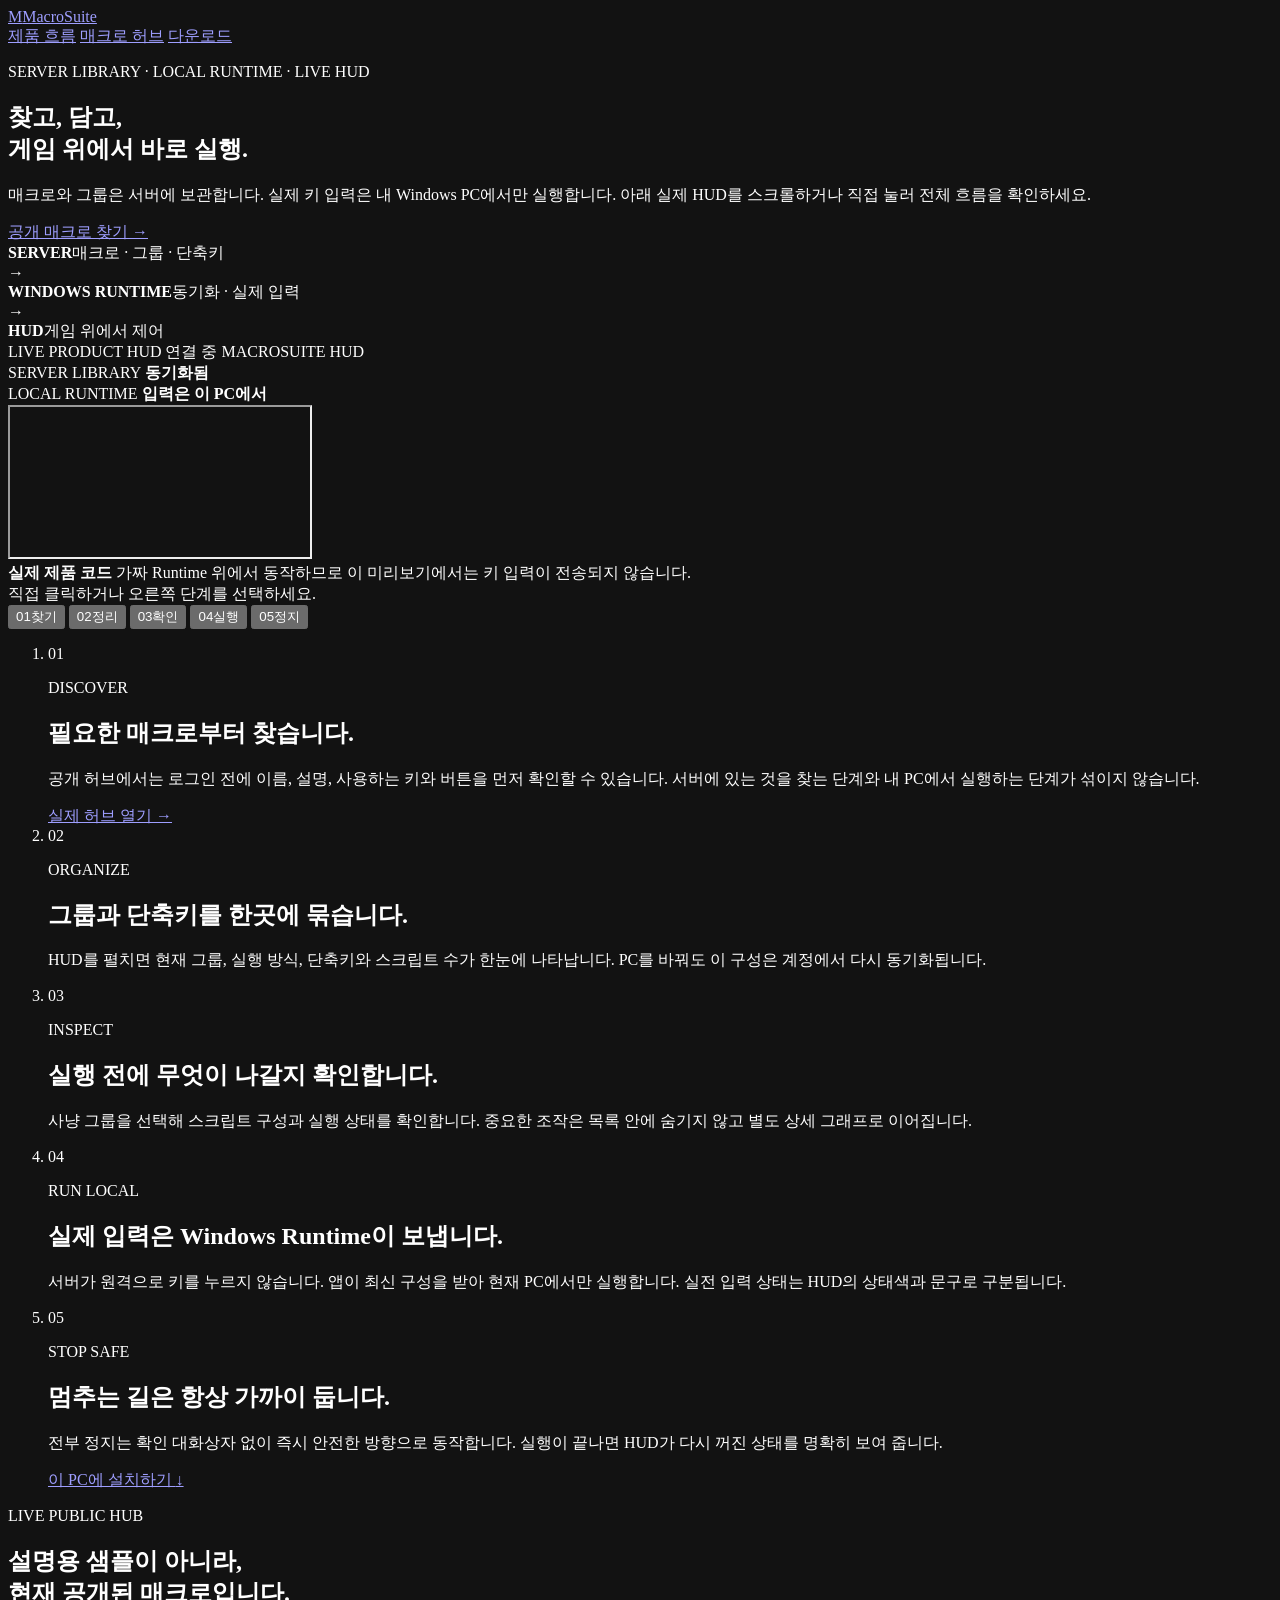
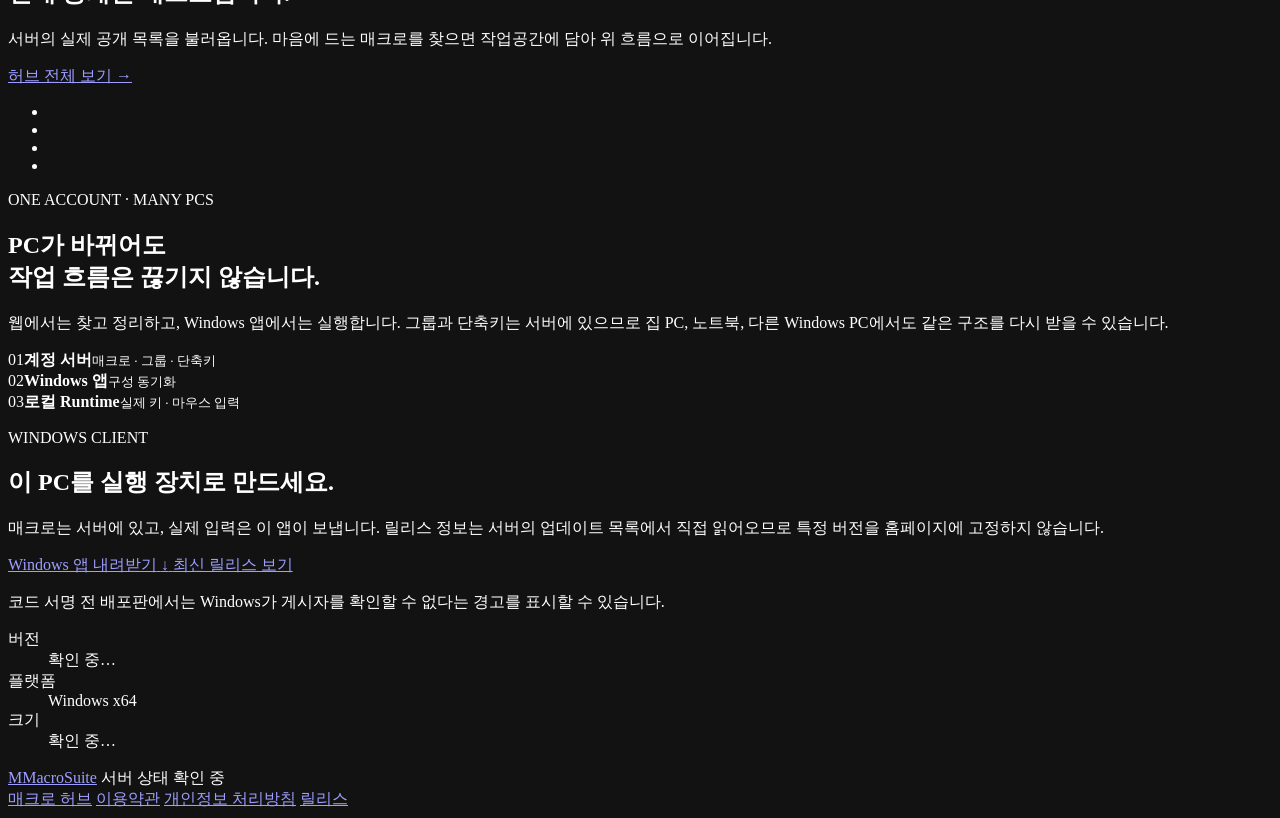
==== index.html @ c4af0aee "preview: add one-day homepage" ====
<!doctype html>
<html lang="ko">
  <head>
    <meta charset="utf-8">
    <meta name="viewport" content="width=device-width, initial-scale=1">
    <meta name="color-scheme" content="dark">
    <meta name="theme-color" content="#050b12">
    <meta name="description" content="MacroSuite는 매크로를 서버에 보관하고, 실제 키 입력은 Windows Runtime에서 실행합니다. 공개 매크로를 찾고 담고 HUD에서 실행하는 흐름을 실제 제품 화면으로 체험해 보세요.">
    <title>MacroSuite | 찾고, 담고, 게임 위에서 실행</title>
    <link rel="icon" type="image/svg+xml" href="./img/mark.svg">
    <link rel="stylesheet" href="./site.css">
    <link rel="stylesheet" href="./home.css">
    <script type="module" src="./home.js"></script>
  </head>
  <body class="home-page">
    <header class="site-header">
      <div class="wide-wrap">
        <a class="brand" href="./"><span class="brand-mark" aria-hidden="true">M</span>MacroSuite</a>
        <nav class="site-nav" aria-label="주요 메뉴">
          <a href="#product-flow">제품 흐름</a>
          <a href="https://macrosuite.vercel.app/hub">매크로 허브</a>
          <a href="https://macrosuite.vercel.app/my/groups" data-when="in" hidden>내 작업공간</a>
          <a href="https://macrosuite.vercel.app/admin" class="nav-admin" data-when="admin" hidden>관리자</a>
          <a href="#download">다운로드</a>
        </nav>
        <div class="site-actions">
          <span class="site-who" id="site-who" hidden></span>
          <a class="btn btn-quiet" href="https://macrosuite.vercel.app/signup?login=1" data-login data-when="out" hidden>로그인</a>
          <a class="btn btn-primary btn-sm" href="https://macrosuite.vercel.app/signup" data-when="out" hidden>무료로 시작하기</a>
          <button class="btn btn-line btn-sm" type="button" data-logout data-when="in" hidden>로그아웃</button>
        </div>
      </div>
    </header>

    <main>
      <section class="hero-flow" id="product-flow" aria-labelledby="hero-title">
        <div class="hero-intro wide-wrap">
          <div class="hero-copy">
            <p class="eyebrow">SERVER LIBRARY · LOCAL RUNTIME · LIVE HUD</p>
            <h1 id="hero-title">찾고, 담고,<br><span>게임 위에서 바로 실행.</span></h1>
            <p class="hero-lead">매크로와 그룹은 서버에 보관합니다. 실제 키 입력은 내 Windows PC에서만 실행합니다. 아래 실제 HUD를 스크롤하거나 직접 눌러 전체 흐름을 확인하세요.</p>
            <div class="hero-actions">
              <a class="btn btn-primary btn-lg" href="https://macrosuite.vercel.app/hub">공개 매크로 찾기 <span class="arrow" aria-hidden="true">→</span></a>
              <a class="btn btn-line btn-lg" href="https://macrosuite.vercel.app/my/groups" data-when="in" hidden>내 작업공간 열기</a>
              <a class="btn btn-line btn-lg" href="https://macrosuite.vercel.app/signup?login=1&amp;next=%2Fmy%2Fgroups" data-when="out" hidden>로그인해서 관리</a>
            </div>
          </div>
          <div class="hero-boundary" aria-label="제품 실행 경계">
            <div><strong>SERVER</strong><span>매크로 · 그룹 · 단축키</span></div>
            <span class="boundary-arrow" aria-hidden="true">→</span>
            <div><strong>WINDOWS RUNTIME</strong><span>동기화 · 실제 입력</span></div>
            <span class="boundary-arrow" aria-hidden="true">→</span>
            <div><strong>HUD</strong><span>게임 위에서 제어</span></div>
          </div>
        </div>

        <div class="story-layout wide-wrap" id="story-shell" data-scene="discover">
          <div class="story-stage-column">
            <div class="story-stage">
              <div class="story-stage__chrome">
                <span class="stage-live"><i aria-hidden="true"></i> LIVE PRODUCT</span>
                <span id="demo-status" class="demo-status" aria-live="polite">HUD 연결 중</span>
                <span>MACROSUITE HUD</span>
              </div>

              <div class="story-canvas">
                <div class="story-grid-glow" aria-hidden="true"></div>
                <div class="story-signal story-signal--server" aria-hidden="true">
                  <span>SERVER LIBRARY</span>
                  <strong>동기화됨</strong>
                </div>
                <div class="story-signal story-signal--runtime" aria-hidden="true">
                  <span>LOCAL RUNTIME</span>
                  <strong>입력은 이 PC에서</strong>
                </div>
                <iframe
                  id="story-demo"
                  class="story-demo"
                  src="https://macrosuite-ui.vercel.app/?preview&amp;embed&amp;story&amp;zone=mc"
                  title="MacroSuite 실제 HUD 인터랙티브 미리보기"
                  sandbox="allow-scripts allow-same-origin"
                  referrerpolicy="no-referrer"
                ></iframe>
              </div>

              <div class="story-stage__footer">
                <div>
                  <strong>실제 제품 코드</strong>
                  <span>가짜 Runtime 위에서 동작하므로 이 미리보기에서는 키 입력이 전송되지 않습니다.</span>
                </div>
                <span class="story-stage__hint">직접 클릭하거나 오른쪽 단계를 선택하세요.</span>
              </div>

              <nav class="story-tabs" aria-label="제품 흐름 단계">
                <button type="button" data-story-scene-button="discover" aria-pressed="true"><span>01</span>찾기</button>
                <button type="button" data-story-scene-button="organize" aria-pressed="false"><span>02</span>정리</button>
                <button type="button" data-story-scene-button="inspect" aria-pressed="false"><span>03</span>확인</button>
                <button type="button" data-story-scene-button="run" aria-pressed="false"><span>04</span>실행</button>
                <button type="button" data-story-scene-button="stop" aria-pressed="false"><span>05</span>정지</button>
              </nav>
            </div>
          </div>

          <ol class="story-steps" aria-label="MacroSuite 사용 흐름">
            <li class="story-step is-active" data-story-step="discover">
              <span class="story-step__number">01</span>
              <p class="eyebrow">DISCOVER</p>
              <h2>필요한 매크로부터 찾습니다.</h2>
              <p>공개 허브에서는 로그인 전에 이름, 설명, 사용하는 키와 버튼을 먼저 확인할 수 있습니다. 서버에 있는 것을 찾는 단계와 내 PC에서 실행하는 단계가 섞이지 않습니다.</p>
              <a href="https://macrosuite.vercel.app/hub" class="story-step__link">실제 허브 열기 <span aria-hidden="true">→</span></a>
            </li>
            <li class="story-step" data-story-step="organize">
              <span class="story-step__number">02</span>
              <p class="eyebrow">ORGANIZE</p>
              <h2>그룹과 단축키를 한곳에 묶습니다.</h2>
              <p>HUD를 펼치면 현재 그룹, 실행 방식, 단축키와 스크립트 수가 한눈에 나타납니다. PC를 바꿔도 이 구성은 계정에서 다시 동기화됩니다.</p>
            </li>
            <li class="story-step" data-story-step="inspect">
              <span class="story-step__number">03</span>
              <p class="eyebrow">INSPECT</p>
              <h2>실행 전에 무엇이 나갈지 확인합니다.</h2>
              <p>사냥 그룹을 선택해 스크립트 구성과 실행 상태를 확인합니다. 중요한 조작은 목록 안에 숨기지 않고 별도 상세 그래프로 이어집니다.</p>
            </li>
            <li class="story-step" data-story-step="run">
              <span class="story-step__number">04</span>
              <p class="eyebrow">RUN LOCAL</p>
              <h2>실제 입력은 Windows Runtime이 보냅니다.</h2>
              <p>서버가 원격으로 키를 누르지 않습니다. 앱이 최신 구성을 받아 현재 PC에서만 실행합니다. 실전 입력 상태는 HUD의 상태색과 문구로 구분됩니다.</p>
            </li>
            <li class="story-step" data-story-step="stop">
              <span class="story-step__number">05</span>
              <p class="eyebrow">STOP SAFE</p>
              <h2>멈추는 길은 항상 가까이 둡니다.</h2>
              <p>전부 정지는 확인 대화상자 없이 즉시 안전한 방향으로 동작합니다. 실행이 끝나면 HUD가 다시 꺼진 상태를 명확히 보여 줍니다.</p>
              <a href="#download" class="story-step__link">이 PC에 설치하기 <span aria-hidden="true">↓</span></a>
            </li>
          </ol>
        </div>
      </section>

      <section class="hub-preview" aria-labelledby="hub-title">
        <div class="wide-wrap">
          <div class="section-head section-head--row reveal">
            <div>
              <p class="eyebrow">LIVE PUBLIC HUB</p>
              <h2 id="hub-title">설명용 샘플이 아니라,<br>현재 공개된 매크로입니다.</h2>
              <p>서버의 실제 공개 목록을 불러옵니다. 마음에 드는 매크로를 찾으면 작업공간에 담아 위 흐름으로 이어집니다.</p>
            </div>
            <a class="btn btn-line" href="https://macrosuite.vercel.app/hub">허브 전체 보기 <span class="arrow" aria-hidden="true">→</span></a>
          </div>
          <ul class="hub-rail" id="hub-rail" aria-live="polite">
            <li class="hub-tile is-loading" aria-hidden="true"></li>
            <li class="hub-tile is-loading" aria-hidden="true"></li>
            <li class="hub-tile is-loading" aria-hidden="true"></li>
            <li class="hub-tile is-loading" aria-hidden="true"></li>
          </ul>
        </div>
      </section>

      <section class="continuity" aria-labelledby="continuity-title">
        <div class="wide-wrap continuity-grid">
          <div class="continuity-copy reveal">
            <p class="eyebrow">ONE ACCOUNT · MANY PCS</p>
            <h2 id="continuity-title">PC가 바뀌어도<br>작업 흐름은 끊기지 않습니다.</h2>
            <p>웹에서는 찾고 정리하고, Windows 앱에서는 실행합니다. 그룹과 단축키는 서버에 있으므로 집 PC, 노트북, 다른 Windows PC에서도 같은 구조를 다시 받을 수 있습니다.</p>
          </div>
          <div class="continuity-map reveal" aria-label="서버 동기화 구조">
            <div class="continuity-node continuity-node--server"><span>01</span><strong>계정 서버</strong><small>매크로 · 그룹 · 단축키</small></div>
            <div class="continuity-line" aria-hidden="true"><i></i></div>
            <div class="continuity-node"><span>02</span><strong>Windows 앱</strong><small>구성 동기화</small></div>
            <div class="continuity-line" aria-hidden="true"><i></i></div>
            <div class="continuity-node continuity-node--runtime"><span>03</span><strong>로컬 Runtime</strong><small>실제 키 · 마우스 입력</small></div>
          </div>
        </div>
      </section>

      <section class="download" id="download" aria-labelledby="download-title">
        <div class="wide-wrap">
          <div class="download-box reveal">
            <div class="download-copy">
              <p class="eyebrow">WINDOWS CLIENT</p>
              <h2 id="download-title">이 PC를 실행 장치로 만드세요.</h2>
              <p>매크로는 서버에 있고, 실제 입력은 이 앱이 보냅니다. 릴리스 정보는 서버의 업데이트 목록에서 직접 읽어오므로 특정 버전을 홈페이지에 고정하지 않습니다.</p>
              <div class="download-actions">
                <a class="btn btn-primary btn-lg" href="https://macrosuite.vercel.app/v1/client-update/download" data-download-link>
                  <span id="download-version-label">Windows 앱 내려받기</span>
                  <span class="arrow" aria-hidden="true">↓</span>
                </a>
                <a class="btn btn-line" href="https://github.com/endlessGold/macrosuite-installer/releases/latest" rel="noreferrer">최신 릴리스 보기</a>
              </div>
              <p class="download-warn">코드 서명 전 배포판에서는 Windows가 게시자를 확인할 수 없다는 경고를 표시할 수 있습니다.</p>
            </div>
            <dl class="download-facts" id="release-meta">
              <div><dt>버전</dt><dd id="release-version">확인 중…</dd></div>
              <div><dt>플랫폼</dt><dd id="release-platform">Windows x64</dd></div>
              <div><dt>크기</dt><dd id="release-size">확인 중…</dd></div>
              <div class="sha" id="release-sha-row" hidden>
                <dt>SHA-256 <button class="btn btn-quiet btn-sm" type="button" id="copy-sha">복사</button></dt>
                <dd><code id="release-sha"></code></dd>
              </div>
            </dl>
          </div>
        </div>
      </section>
    </main>

    <footer class="site-footer">
      <div class="wide-wrap">
        <a class="brand" href="./"><span class="brand-mark" aria-hidden="true">M</span>MacroSuite</a>
        <span class="status" id="service-status"><i></i><span>서버 상태 확인 중</span></span>
        <nav aria-label="바닥 메뉴">
          <a href="https://macrosuite.vercel.app/hub">매크로 허브</a>
          <a href="https://macrosuite.vercel.app/legal/terms.html">이용약관</a>
          <a href="https://macrosuite.vercel.app/legal/privacy.html">개인정보 처리방침</a>
          <a href="https://github.com/endlessGold/macrosuite-installer/releases" rel="noreferrer">릴리스</a>
        </nav>
      </div>
    </footer>
  </body>
</html>
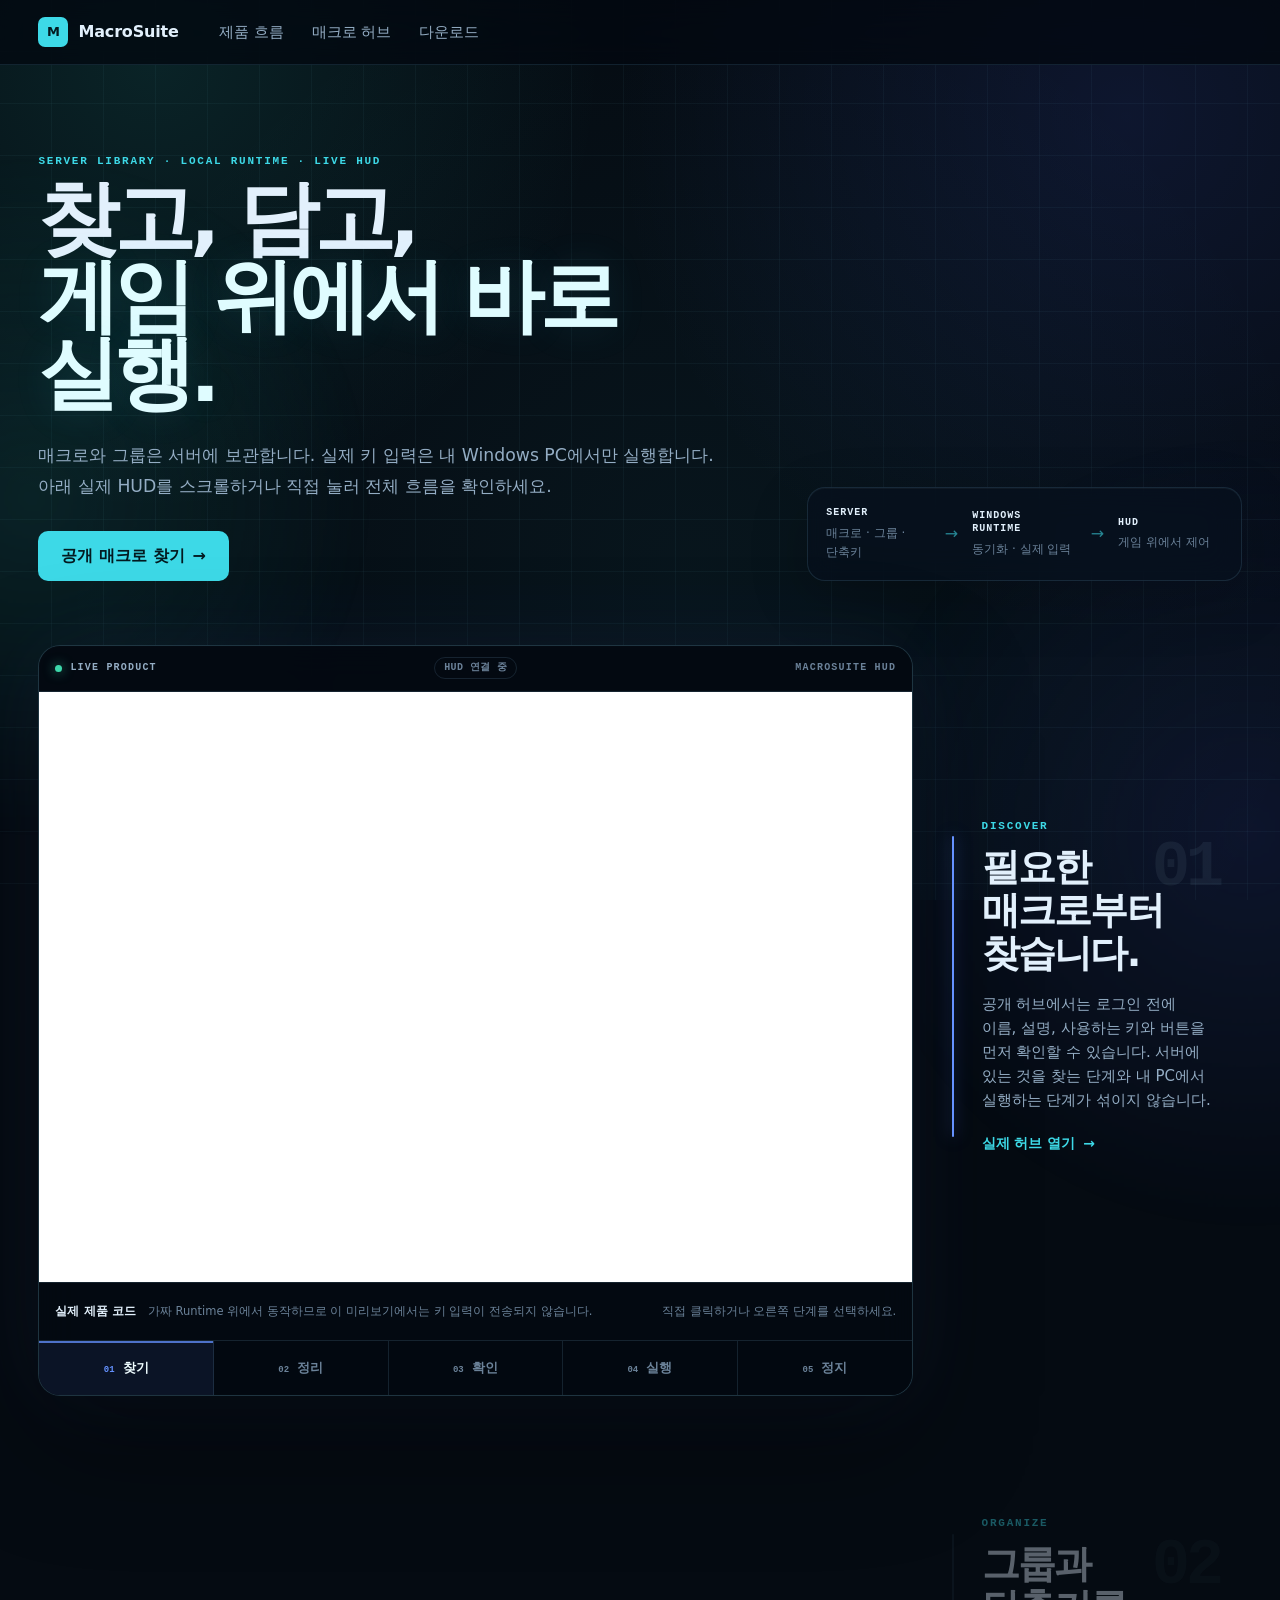
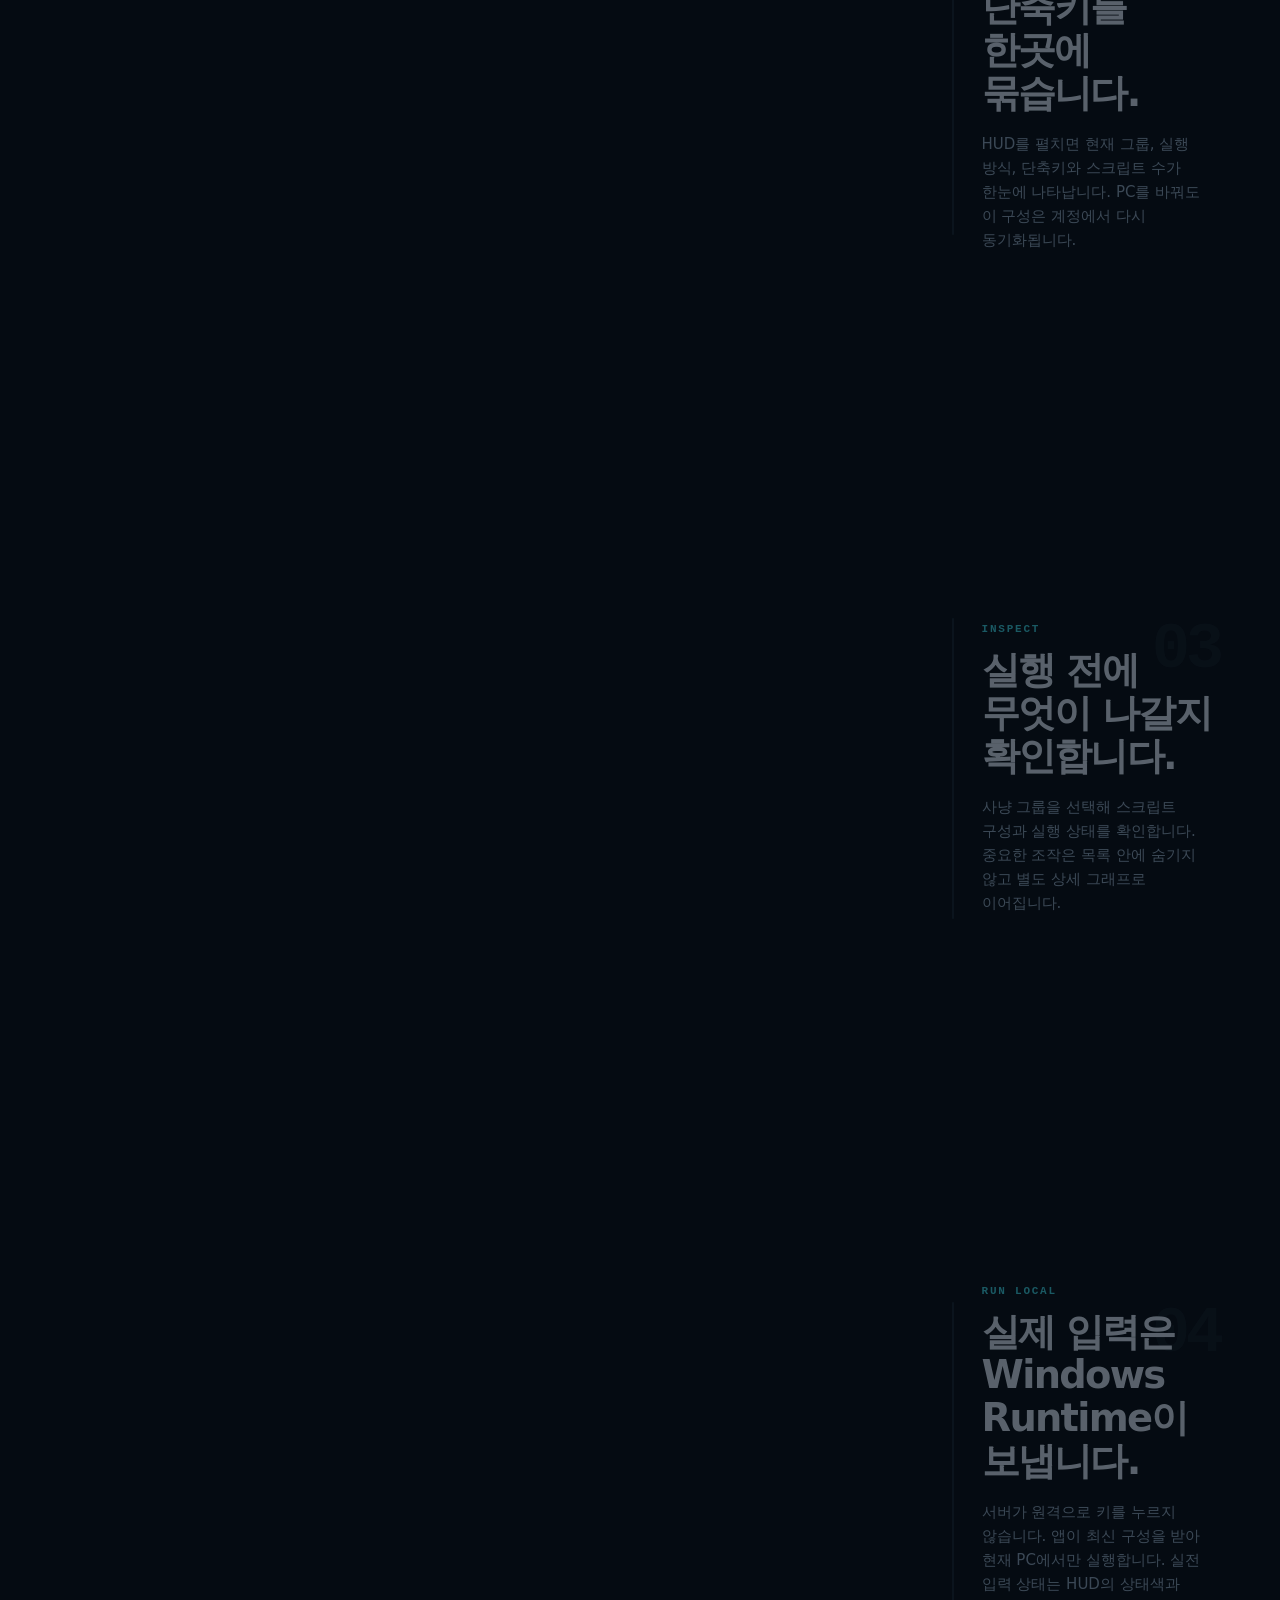
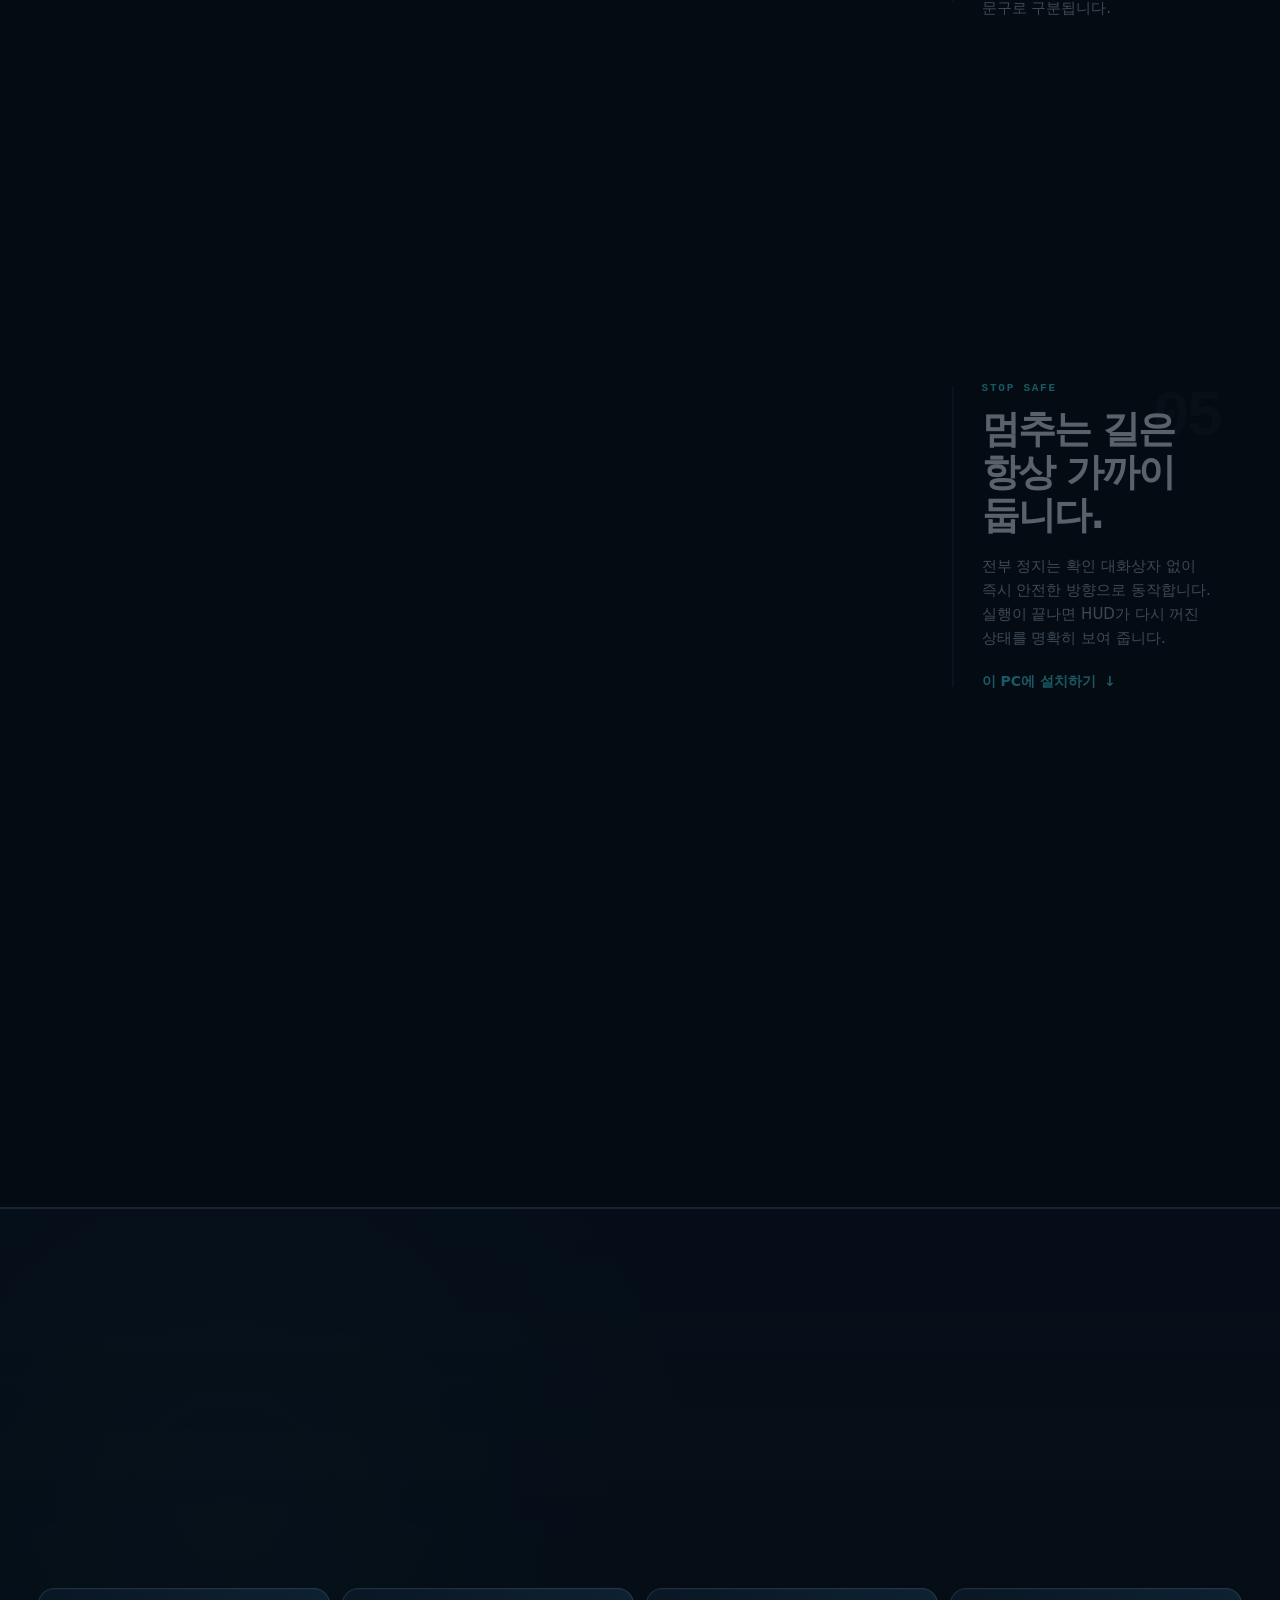
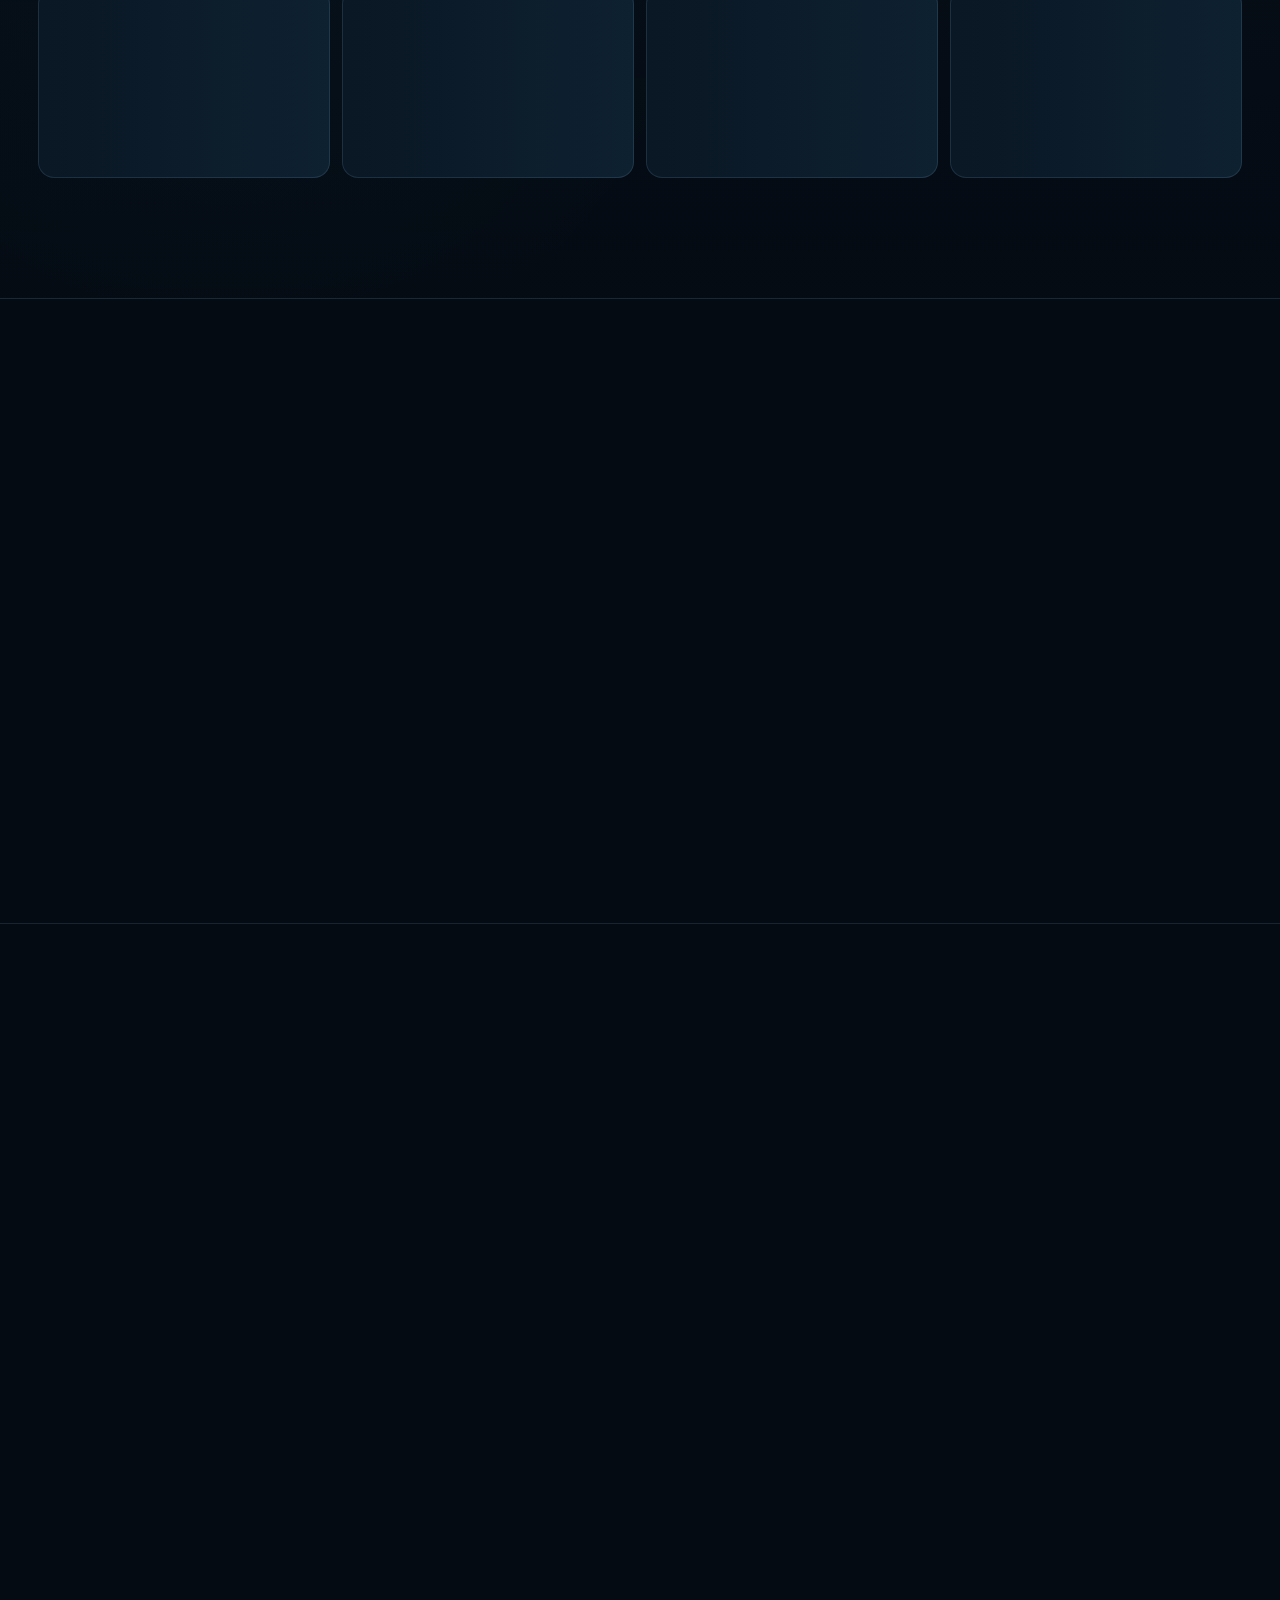
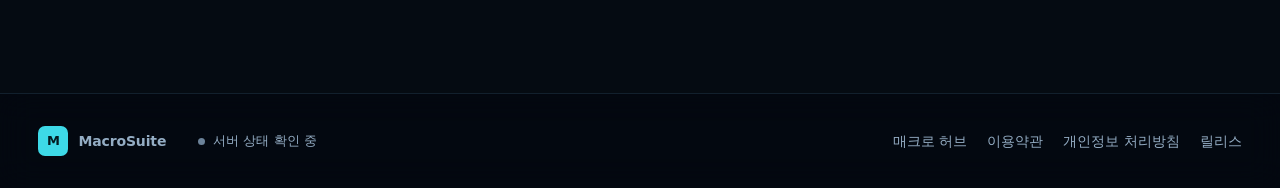
==== commit 79a414a3: "preview: make one-day site self-contained" ====
--- a/index.html
+++ b/index.html
@@ -7,10 +7,1198 @@
     <meta name="theme-color" content="#050b12">
     <meta name="description" content="MacroSuite는 매크로를 서버에 보관하고, 실제 키 입력은 Windows Runtime에서 실행합니다. 공개 매크로를 찾고 담고 HUD에서 실행하는 흐름을 실제 제품 화면으로 체험해 보세요.">
     <title>MacroSuite | 찾고, 담고, 게임 위에서 실행</title>
-    <link rel="icon" type="image/svg+xml" href="./img/mark.svg">
-    <link rel="stylesheet" href="./site.css">
-    <link rel="stylesheet" href="./home.css">
-    <script type="module" src="./home.js"></script>
+
+    <style id="macrosuite-preview-style">
+/* MacroSuite 공식 웹 — 한 벌의 디자인 체계.
+ *
+ * 색: 바탕은 앱 HUD 판(rgb 11 20 34)과 같다 — 제품 캡처가 그대로 녹아든다.
+ *     장식·강조는 HUD 시안(--accent) 하나만. 초록(--live)은 "서비스 정상"처럼 실제 상태에만 쓴다.
+ * 모서리: 카드 16px, 버튼·입력 10px, 키 칩·상태 칩은 알약(999px). 이 규칙 밖의 값은 쓰지 않는다.
+ * 글꼴: 외부 글꼴을 싣지 않는다(CSP). 설치된 한글 글꼴을 순서대로 쓴다.
+ * 인라인 style 은 CSP(style-src 'self') 가 막는다 — 모든 모양은 이 파일에만 있다.
+ */
+
+:root {
+  color-scheme: dark;
+  --bg: #0b1422;
+  --bg-deep: #08101b;
+  --surface: #0f1b2c;
+  --surface-2: #132238;
+  --line: rgb(148 173 196 / 0.16);
+  --line-strong: rgb(148 173 196 / 0.3);
+  --text: #e2f0fc;
+  --text-dim: #94adc4;
+  --text-faint: #6b8299;
+  --accent: #22d3ee;
+  --accent-soft: rgb(34 211 238 / 0.12);
+  --accent-line: rgb(34 211 238 / 0.4);
+  --accent-ink: #04222a;
+  --live: #34d399;
+  --warn: #fbbf24;
+  --danger: #f87171;
+  --danger-soft: rgb(248 113 113 / 0.12);
+  --radius-card: 16px;
+  --radius-control: 10px;
+  --font: 'Pretendard Variable', Pretendard, 'SUIT Variable', 'Apple SD Gothic Neo', 'Malgun Gothic', system-ui, sans-serif;
+  --mono: 'JetBrains Mono', 'D2Coding', Consolas, ui-monospace, monospace;
+  --ease: cubic-bezier(0.16, 1, 0.3, 1);
+  --page: 1240px;
+  --gutter: clamp(16px, 4vw, 40px);
+}
+
+*, *::before, *::after { box-sizing: border-box; }
+html { -webkit-text-size-adjust: 100%; scroll-padding-top: 80px; }
+body {
+  margin: 0;
+  min-height: 100dvh;
+  display: flex;
+  flex-direction: column;
+  background: var(--bg);
+  color: var(--text);
+  font: 400 16px/1.6 var(--font);
+  word-break: keep-all;
+  overflow-wrap: anywhere;
+}
+main { flex: 1; }
+a { color: inherit; }
+img { display: block; max-width: 100%; height: auto; }
+button, input, select, textarea { font: inherit; color: inherit; }
+[hidden] { display: none !important; }
+:focus-visible { outline: 2px solid var(--accent); outline-offset: 2px; }
+::selection { background: rgb(34 211 238 / 0.3); }
+
+.wrap { width: min(100% - 2 * var(--gutter), var(--page)); margin-inline: auto; }
+.visually-hidden { position: absolute; width: 1px; height: 1px; overflow: hidden; clip: rect(0 0 0 0); white-space: nowrap; }
+
+/* ── 머리줄 ─────────────────────────────────────────────── */
+
+.site-header {
+  position: sticky;
+  top: 0;
+  z-index: 20;
+  background: rgb(11 20 34 / 0.94);
+  border-bottom: 1px solid var(--line);
+}
+.site-header .wrap {
+  height: 64px;
+  display: flex;
+  align-items: center;
+  gap: 28px;
+}
+.brand {
+  display: inline-flex;
+  align-items: center;
+  gap: 10px;
+  text-decoration: none;
+  font-weight: 700;
+  letter-spacing: -0.01em;
+  white-space: nowrap;
+}
+.brand-mark {
+  width: 30px;
+  height: 30px;
+  display: grid;
+  place-items: center;
+  border-radius: 7px;
+  border: 0;
+  color: var(--accent-ink);
+  background: var(--accent);
+  font-size: 13px;
+  font-weight: 800;
+  box-shadow: none;
+}
+.site-nav { display: flex; align-items: center; gap: 4px; flex: 1; min-width: 0; }
+.site-nav a {
+  padding: 8px 12px;
+  border-radius: var(--radius-control);
+  color: var(--text-dim);
+  text-decoration: none;
+  font-size: 15px;
+  white-space: nowrap;
+  transition: color 0.2s var(--ease), background 0.2s var(--ease);
+}
+.site-nav a:hover { color: var(--text); background: rgb(148 173 196 / 0.08); }
+.site-nav a[aria-current='page'] { color: var(--text); }
+.site-nav .nav-admin { color: var(--warn); }
+.site-actions { display: flex; align-items: center; gap: 10px; white-space: nowrap; }
+.site-who { color: var(--text-dim); font-size: 14px; max-width: 12em; overflow: hidden; text-overflow: ellipsis; }
+
+@media (max-width: 760px) {
+  .site-header .wrap { height: auto; min-height: 56px; flex-wrap: wrap; gap: 8px 12px; padding-block: 10px; }
+  .site-nav { order: 3; flex-basis: 100%; overflow-x: auto; scrollbar-width: none; margin-inline: -8px; }
+  .site-nav a { padding: 6px 8px; font-size: 14px; }
+  .site-actions { margin-left: auto; }
+  .site-who { display: none; }
+}
+
+/* ── 단추 ───────────────────────────────────────────────── */
+
+.btn {
+  display: inline-flex;
+  align-items: center;
+  justify-content: center;
+  gap: 8px;
+  min-height: 40px;
+  padding: 0 16px;
+  border: 1px solid transparent;
+  border-radius: var(--radius-control);
+  background: transparent;
+  color: var(--text);
+  font-size: 15px;
+  font-weight: 600;
+  text-decoration: none;
+  white-space: nowrap;
+  cursor: pointer;
+  transition: transform 0.15s var(--ease), background 0.2s var(--ease), border-color 0.2s var(--ease), color 0.2s var(--ease);
+}
+.btn:active:not(:disabled) { transform: translateY(1px); }
+.btn:disabled { opacity: 0.5; cursor: not-allowed; }
+.btn-primary { background: var(--accent); color: var(--accent-ink); }
+.btn-primary:hover:not(:disabled) { background: #67e8f9; }
+.btn-line { border-color: var(--line-strong); }
+.btn-line:hover:not(:disabled) { border-color: var(--accent-line); background: var(--accent-soft); }
+.btn-quiet { color: var(--text-dim); padding-inline: 10px; }
+.btn-quiet:hover:not(:disabled) { color: var(--text); }
+.btn-danger { border-color: rgb(248 113 113 / 0.45); color: var(--danger); }
+.btn-danger:hover:not(:disabled), .btn-danger.is-armed { background: var(--danger-soft); border-color: var(--danger); }
+.btn-lg { min-height: 50px; padding: 0 22px; font-size: 16px; }
+.btn-sm { min-height: 32px; padding: 0 12px; font-size: 14px; }
+.btn .arrow { transition: transform 0.2s var(--ease); }
+.btn:hover .arrow { transform: translateX(3px); }
+
+/* ── 입력 ───────────────────────────────────────────────── */
+
+.field { display: grid; gap: 6px; }
+.field + .field { margin-top: 16px; }
+.label { font-size: 14px; font-weight: 600; color: var(--text); }
+.help { font-size: 13px; color: var(--text-dim); margin: 0; }
+.input, .select, .textarea {
+  width: 100%;
+  min-height: 42px;
+  padding: 9px 12px;
+  border: 1px solid var(--line-strong);
+  border-radius: var(--radius-control);
+  background: var(--bg-deep);
+  color: var(--text);
+  font-size: 15px;
+}
+.textarea { min-height: 96px; resize: vertical; line-height: 1.55; }
+.input::placeholder, .textarea::placeholder { color: var(--text-faint); }
+.input:focus, .select:focus, .textarea:focus { outline: none; border-color: var(--accent); box-shadow: 0 0 0 3px var(--accent-soft); }
+.check { display: flex; align-items: flex-start; gap: 10px; font-size: 15px; cursor: pointer; }
+.check input { width: 18px; height: 18px; margin-top: 3px; accent-color: var(--accent); }
+
+/* ── 알림 줄 ─────────────────────────────────────────────── */
+
+.notice, .error {
+  margin: 0;
+  padding: 10px 14px;
+  border-radius: var(--radius-control);
+  font-size: 14px;
+  white-space: pre-line;
+}
+.notice { background: var(--accent-soft); color: var(--text); border: 1px solid var(--accent-line); }
+.error { background: var(--danger-soft); color: #fecaca; border: 1px solid rgb(248 113 113 / 0.4); }
+.muted { color: var(--text-dim); }
+.faint { color: var(--text-faint); }
+
+/* ── 칩 ─────────────────────────────────────────────────── */
+
+.chip {
+  display: inline-flex;
+  align-items: center;
+  gap: 6px;
+  padding: 2px 10px;
+  border-radius: 999px;
+  border: 1px solid var(--line-strong);
+  font-size: 12.5px;
+  line-height: 1.6;
+  color: var(--text-dim);
+  white-space: nowrap;
+}
+.chip-accent { border-color: var(--accent-line); color: var(--accent); }
+.chip-live { border-color: rgb(52 211 153 / 0.45); color: var(--live); }
+.chip-warn { border-color: rgb(251 191 36 / 0.45); color: var(--warn); }
+.chip-danger { border-color: rgb(248 113 113 / 0.45); color: var(--danger); }
+.key {
+  display: inline-flex;
+  align-items: center;
+  padding: 1px 9px;
+  border-radius: 999px;
+  border: 1px solid var(--line-strong);
+  background: var(--bg-deep);
+  font: 600 12.5px/1.7 var(--mono);
+  color: var(--text);
+  white-space: nowrap;
+}
+.key-mouse { border-color: var(--accent-line); color: var(--accent); }
+
+/* ── 바닥줄 ─────────────────────────────────────────────── */
+
+.site-footer { border-top: 1px solid var(--line); margin-top: 96px; }
+.site-footer .wrap {
+  display: flex;
+  flex-wrap: wrap;
+  align-items: center;
+  gap: 16px 32px;
+  padding-block: 28px;
+  font-size: 14px;
+  color: var(--text-dim);
+}
+.site-footer nav { display: flex; flex-wrap: wrap; gap: 8px 20px; margin-left: auto; }
+.site-footer a { text-decoration: none; }
+.site-footer a:hover { color: var(--text); }
+
+/* ── 서비스 상태 ─────────────────────────────────────────── */
+
+.status { display: inline-flex; align-items: center; gap: 8px; font-size: 13px; color: var(--text-dim); }
+.status i { width: 7px; height: 7px; border-radius: 50%; background: var(--text-faint); }
+.status.is-up i { background: var(--live); }
+.status.is-down i { background: var(--warn); }
+
+/* ── 등장 움직임 ─────────────────────────────────────────── */
+
+@media (prefers-reduced-motion: no-preference) {
+  .reveal { opacity: 0; transform: translateY(18px); transition: opacity 0.7s var(--ease), transform 0.7s var(--ease); }
+  .reveal.is-in { opacity: 1; transform: none; }
+}
+
+/* ── 작업 화면 공통(허브·작업공간·계정·관리자·가입) ───────────── */
+
+.page-head { padding-block: 48px 28px; }
+.page-head h1 { margin: 0; font-size: clamp(28px, 4vw, 38px); line-height: 1.2; letter-spacing: -0.02em; }
+.page-head p { margin: 10px 0 0; color: var(--text-dim); max-width: 62ch; }
+
+.tabs { display: flex; gap: 4px; border-bottom: 1px solid var(--line); margin-bottom: 28px; overflow-x: auto; scrollbar-width: none; }
+.tabs a {
+  padding: 10px 14px;
+  margin-bottom: -1px;
+  border-bottom: 2px solid transparent;
+  color: var(--text-dim);
+  text-decoration: none;
+  font-weight: 600;
+  white-space: nowrap;
+}
+.tabs a:hover { color: var(--text); }
+.tabs a[aria-current='page'] { color: var(--text); border-bottom-color: var(--accent); }
+
+.panel {
+  background: var(--surface);
+  border: 1px solid var(--line);
+  border-radius: var(--radius-card);
+  padding: 22px;
+}
+.panel + .panel { margin-top: 18px; }
+.panel-head { display: flex; flex-wrap: wrap; align-items: center; gap: 10px 16px; margin-bottom: 16px; }
+.panel-head h2 { margin: 0; font-size: 18px; letter-spacing: -0.01em; }
+.panel-head .spacer { flex: 1; }
+.panel > p:first-child { margin-top: 0; }
+
+.stack { display: grid; gap: 14px; }
+.row { display: flex; flex-wrap: wrap; align-items: center; gap: 10px; }
+.row-end { justify-content: flex-end; }
+.grow { flex: 1; min-width: 0; }
+
+/* 목록 항목 — 눌러 펼치는 줄 */
+.items { list-style: none; margin: 0; padding: 0; display: grid; gap: 10px; }
+.item {
+  border: 1px solid var(--line);
+  border-radius: var(--radius-card);
+  background: var(--surface);
+  transition: border-color 0.2s var(--ease);
+}
+.item.is-open { border-color: var(--accent-line); }
+.item-head {
+  width: 100%;
+  display: flex;
+  align-items: center;
+  gap: 14px;
+  padding: 16px 18px;
+  border: 0;
+  background: none;
+  text-align: left;
+  cursor: pointer;
+  border-radius: var(--radius-card);
+}
+.item-head:hover { background: rgb(148 173 196 / 0.04); }
+.item-title { font-weight: 700; font-size: 16px; }
+.item-sub { font-size: 13.5px; color: var(--text-dim); }
+.item-meta { display: flex; flex-wrap: wrap; gap: 6px; margin-left: auto; justify-content: flex-end; }
+.item-body { padding: 4px 18px 20px; border-top: 1px solid var(--line); display: grid; gap: 16px; }
+.item-body .field + .field { margin-top: 0; }
+.caret { color: var(--text-faint); transition: transform 0.2s var(--ease); flex-shrink: 0; }
+.item.is-open .caret { transform: rotate(90deg); color: var(--accent); }
+.empty {
+  padding: 36px 20px;
+  text-align: center;
+  color: var(--text-dim);
+  border: 1px dashed var(--line-strong);
+  border-radius: var(--radius-card);
+}
+.empty strong { display: block; color: var(--text); margin-bottom: 4px; }
+
+/* 불러오는 중 — 최종 모양과 같은 뼈대 */
+.skeleton { list-style: none; margin: 0; padding: 0; display: grid; gap: 10px; }
+.skeleton li { height: 64px; border-radius: var(--radius-card); background: linear-gradient(90deg, var(--surface) 0%, var(--surface-2) 50%, var(--surface) 100%); background-size: 200% 100%; }
+@media (prefers-reduced-motion: no-preference) {
+  .skeleton li { animation: shimmer 1.4s linear infinite; }
+}
+@keyframes shimmer { from { background-position: 100% 0; } to { background-position: -100% 0; } }
+
+/* 로그인 필요 안내 */
+.gate { max-width: 520px; margin: 24px auto; text-align: center; }
+.gate h2 { margin: 0 0 8px; font-size: 22px; }
+.gate p { margin: 0 0 20px; color: var(--text-dim); }
+
+/* 정의 목록(계정 정보 등) */
+.facts { display: grid; grid-template-columns: max-content 1fr; gap: 10px 20px; margin: 0; }
+.facts dt { color: var(--text-dim); font-size: 14px; }
+.facts dd { margin: 0; min-width: 0; }
+@media (max-width: 560px) { .facts { grid-template-columns: 1fr; gap: 2px; } .facts dd { margin-bottom: 10px; } }
+
+/* 대화상자 */
+.dialog-back {
+  position: fixed;
+  inset: 0;
+  z-index: 40;
+  display: grid;
+  place-items: center;
+  padding: 16px;
+  background: rgb(4 9 16 / 0.72);
+}
+.dialog {
+  position: relative;
+  width: min(640px, 100%);
+  max-height: calc(100dvh - 32px);
+  overflow: auto;
+  background: var(--surface);
+  border: 1px solid var(--accent-line);
+  border-radius: var(--radius-card);
+  padding: 28px;
+}
+.dialog-close { position: absolute; top: 14px; right: 14px; }
+
+/* 코드 편집기(code-editor.js) — 투명한 textarea 가 스크롤하고, 밑의 pre 가 같은 위치로 따라가며 색을 칠한다 */
+.code-editor {
+  position: relative;
+  height: 380px;
+  overflow: hidden;
+  border: 1px solid var(--line-strong);
+  border-radius: var(--radius-control);
+  background: var(--bg-deep);
+}
+.code-editor:focus-within { border-color: var(--accent); box-shadow: 0 0 0 3px var(--accent-soft); }
+.code-editor__paint, .code-editor__input {
+  position: absolute;
+  inset: 0;
+  width: 100%;
+  height: 100%;
+  margin: 0;
+  padding: 14px 16px;
+  border: 0;
+  font: 13.5px/1.65 var(--mono);
+  letter-spacing: 0;
+  tab-size: 2;
+  white-space: pre;
+  word-break: normal;
+  overflow-wrap: normal;
+}
+.code-editor__paint { overflow: hidden; pointer-events: none; color: var(--text); }
+.code-editor__input {
+  z-index: 1;
+  overflow: auto;
+  resize: none;
+  outline: none;
+  background: transparent;
+  color: transparent;
+  -webkit-text-fill-color: transparent;
+  caret-color: var(--accent);
+}
+.code-editor__input::placeholder { color: var(--text-faint); -webkit-text-fill-color: var(--text-faint); }
+.code-editor__input::selection { background: rgb(34 211 238 / 0.28); }
+.code-editor__token--plain { color: var(--text); }
+.code-editor__token--comment { color: #6b8299; }
+.code-editor__token--string { color: #a5e3b5; }
+.code-editor__token--number { color: #fbbf24; }
+.code-editor__token--keyword { color: #c4b5fd; }
+.code-editor__token--call { color: var(--accent); }
+@media (max-width: 560px) { .code-editor { height: 300px; } }
+
+/* MacroSuite 공식 홈 — 실제 제품을 중심으로 한 와이드 인터랙티브 스토리. */
+
+body.home-page {
+  --bg: #050b12;
+  --bg-deep: #030810;
+  --surface: #0a1724;
+  --surface-2: #0e2131;
+  --line: rgb(125 190 220 / .15);
+  --line-strong: rgb(125 190 220 / .29);
+  --accent: #3dd9e7;
+  --accent-soft: rgb(61 217 231 / .105);
+  --accent-line: rgb(61 217 231 / .40);
+  --accent-ink: #031a20;
+  --story-blue: #6592ff;
+  --story-violet: #9b87ff;
+  --story-green: #3dd7aa;
+  --story-red: #ff7d86;
+  min-height: 100dvh;
+  background:
+    radial-gradient(circle at 12% 7%, rgb(45 212 191 / .12), transparent 28rem),
+    radial-gradient(circle at 88% 13%, rgb(78 105 255 / .12), transparent 32rem),
+    radial-gradient(circle at 54% 64%, rgb(61 217 231 / .05), transparent 40rem),
+    linear-gradient(rgb(125 211 252 / .045) 1px, transparent 1px),
+    linear-gradient(90deg, rgb(125 211 252 / .045) 1px, transparent 1px),
+    #050b12;
+  background-size: auto, auto, auto, 52px 52px, 52px 52px, auto;
+  background-position: center, center, center, -1px -1px, -1px -1px, center;
+  background-attachment: fixed;
+}
+
+.home-page main { background: transparent; }
+.wide-wrap { width: min(calc(100% - 2 * clamp(16px, 3vw, 48px)), 1740px); margin-inline: auto; }
+.eyebrow {
+  margin: 0 0 12px;
+  color: var(--accent);
+  font: 700 11px/1.2 var(--mono);
+  letter-spacing: .16em;
+}
+.home-page .site-header {
+  background: rgb(3 8 16 / .78);
+  border-bottom-color: rgb(125 211 252 / .12);
+  backdrop-filter: blur(20px) saturate(120%);
+}
+.home-page .site-header .wide-wrap {
+  min-height: 64px;
+  display: flex;
+  align-items: center;
+  gap: 28px;
+}
+.home-page .site-footer {
+  margin-top: 0;
+  background: rgb(3 8 16 / .72);
+  border-top-color: rgb(125 211 252 / .12);
+  backdrop-filter: blur(16px);
+}
+.home-page .site-footer .wide-wrap {
+  min-height: 94px;
+  display: flex;
+  flex-wrap: wrap;
+  align-items: center;
+  gap: 16px 32px;
+  padding-block: 26px;
+  color: var(--text-dim);
+  font-size: 14px;
+}
+.home-page .site-footer nav { display: flex; flex-wrap: wrap; gap: 8px 20px; margin-left: auto; }
+.home-page .site-footer a { text-decoration: none; }
+
+.hero-flow { position: relative; overflow: clip; border-bottom: 1px solid var(--line); }
+.hero-flow::before,
+.hero-flow::after {
+  content: '';
+  position: absolute;
+  border-radius: 999px;
+  filter: blur(1px);
+  pointer-events: none;
+}
+.hero-flow::before {
+  width: 44rem;
+  height: 44rem;
+  left: -20rem;
+  top: 5rem;
+  background: radial-gradient(circle, rgb(45 212 191 / .12), transparent 69%);
+}
+.hero-flow::after {
+  width: 52rem;
+  height: 52rem;
+  right: -24rem;
+  top: 22rem;
+  background: radial-gradient(circle, rgb(82 105 255 / .11), transparent 68%);
+}
+
+.hero-intro {
+  position: relative;
+  z-index: 1;
+  display: grid;
+  grid-template-columns: minmax(0, 1.22fr) minmax(360px, .78fr);
+  gap: clamp(44px, 7vw, 120px);
+  align-items: end;
+  padding-block: clamp(78px, 10vh, 130px) 64px;
+}
+.hero-copy h1 {
+  margin: 0;
+  max-width: 13ch;
+  font-size: clamp(54px, 6.3vw, 104px);
+  line-height: .96;
+  letter-spacing: -.065em;
+  font-weight: 800;
+}
+.hero-copy h1 span {
+  color: #dffcff;
+  text-shadow: 0 0 42px rgb(61 217 231 / .12);
+}
+.hero-lead {
+  max-width: 62ch;
+  margin: 28px 0 0;
+  color: var(--text-dim);
+  font-size: clamp(17px, 1.35vw, 21px);
+  line-height: 1.75;
+}
+.hero-actions { display: flex; flex-wrap: wrap; gap: 10px; margin-top: 30px; }
+
+.hero-boundary {
+  display: grid;
+  grid-template-columns: 1fr auto 1fr auto 1fr;
+  gap: 14px;
+  align-items: center;
+  padding: 18px;
+  border: 1px solid var(--line);
+  border-radius: 18px;
+  background: rgb(7 17 29 / .70);
+  box-shadow: inset 0 1px rgb(255 255 255 / .035), 0 18px 60px rgb(0 0 0 / .18);
+  backdrop-filter: blur(16px);
+}
+.hero-boundary > div { min-width: 0; }
+.hero-boundary strong {
+  display: block;
+  color: var(--text);
+  font: 700 10px/1.35 var(--mono);
+  letter-spacing: .10em;
+}
+.hero-boundary span:not(.boundary-arrow) { display: block; margin-top: 4px; color: var(--text-faint); font-size: 12px; }
+.boundary-arrow { color: var(--accent); opacity: .58; }
+
+/* ── 인터랙티브 제품 스토리 ─────────────────────────────────── */
+
+.story-layout {
+  --scene-color: var(--story-blue);
+  position: relative;
+  z-index: 1;
+  display: grid;
+  grid-template-columns: minmax(0, 3.1fr) minmax(290px, .9fr);
+  gap: clamp(22px, 3vw, 54px);
+  align-items: start;
+  padding-bottom: 10vh;
+}
+.story-stage-column { position: sticky; top: 84px; min-width: 0; padding-bottom: 40px; }
+.story-stage {
+  position: relative;
+  overflow: hidden;
+  border: 1px solid rgb(128 194 222 / .22);
+  border-radius: 22px;
+  background: rgb(4 12 21 / .76);
+  box-shadow:
+    0 44px 120px rgb(0 0 0 / .42),
+    0 0 0 1px rgb(255 255 255 / .018) inset,
+    0 0 90px color-mix(in srgb, var(--scene-color) 9%, transparent);
+  backdrop-filter: blur(18px);
+  transition: border-color .35s var(--ease), box-shadow .35s var(--ease);
+}
+.story-layout[data-scene='discover'] { --scene-color: var(--story-blue); }
+.story-layout[data-scene='organize'] { --scene-color: var(--accent); }
+.story-layout[data-scene='inspect'] { --scene-color: var(--story-violet); }
+.story-layout[data-scene='run'] { --scene-color: var(--story-green); }
+.story-layout[data-scene='stop'] { --scene-color: var(--story-red); }
+
+.story-stage__chrome {
+  height: 46px;
+  display: grid;
+  grid-template-columns: 1fr auto 1fr;
+  align-items: center;
+  gap: 12px;
+  padding: 0 16px;
+  border-bottom: 1px solid var(--line);
+  background: rgb(3 9 17 / .76);
+  color: var(--text-faint);
+  font: 700 10px/1 var(--mono);
+  letter-spacing: .12em;
+}
+.story-stage__chrome > :last-child { text-align: right; }
+.stage-live { display: inline-flex; align-items: center; gap: 8px; color: var(--text-dim); }
+.stage-live i { width: 7px; height: 7px; border-radius: 50%; background: var(--story-green); box-shadow: 0 0 12px rgb(61 215 170 / .7); }
+.demo-status {
+  padding: 5px 9px;
+  border: 1px solid var(--line);
+  border-radius: 999px;
+  color: var(--text-faint);
+  letter-spacing: .04em;
+  transition: color .2s, border-color .2s, background .2s;
+}
+.demo-status.is-ready { color: #bff9ef; border-color: rgb(61 215 170 / .32); background: rgb(61 215 170 / .07); }
+.demo-status.is-fallback { color: #f9d98d; border-color: rgb(251 191 36 / .28); background: rgb(251 191 36 / .06); }
+
+.story-canvas {
+  position: relative;
+  min-height: clamp(590px, 62vh, 760px);
+  isolation: isolate;
+  overflow: hidden;
+  background:
+    radial-gradient(circle at 24% 32%, color-mix(in srgb, var(--scene-color) 13%, transparent), transparent 30rem),
+    radial-gradient(circle at 76% 70%, rgb(61 217 231 / .055), transparent 32rem),
+    linear-gradient(rgb(125 211 252 / .045) 1px, transparent 1px),
+    linear-gradient(90deg, rgb(125 211 252 / .045) 1px, transparent 1px),
+    linear-gradient(135deg, rgb(6 17 29 / .94), rgb(3 9 17 / .88));
+  background-size: auto, auto, 44px 44px, 44px 44px, auto;
+  background-position: center, center, -1px -1px, -1px -1px, center;
+  transition: background .35s var(--ease);
+}
+.story-grid-glow {
+  position: absolute;
+  inset: 0;
+  z-index: 0;
+  pointer-events: none;
+  background:
+    linear-gradient(90deg, transparent 0 48%, rgb(61 217 231 / .055) 50%, transparent 52%),
+    linear-gradient(transparent 0 48%, rgb(61 217 231 / .04) 50%, transparent 52%);
+  opacity: .55;
+  mask-image: radial-gradient(circle at center, #000, transparent 76%);
+}
+.story-demo {
+  position: absolute;
+  inset: 0;
+  z-index: 2;
+  width: 100%;
+  height: 100%;
+  border: 0;
+  background: transparent;
+  color-scheme: dark;
+}
+
+.story-signal {
+  position: absolute;
+  z-index: 1;
+  display: grid;
+  gap: 3px;
+  min-width: 148px;
+  padding: 10px 12px;
+  border: 1px solid rgb(125 190 220 / .14);
+  border-radius: 11px;
+  background: rgb(4 12 21 / .60);
+  color: var(--text-faint);
+  backdrop-filter: blur(8px);
+  pointer-events: none;
+  transition: opacity .35s var(--ease), transform .35s var(--ease), border-color .35s var(--ease);
+}
+.story-signal span { font: 700 9px/1.2 var(--mono); letter-spacing: .11em; }
+.story-signal strong { color: var(--text-dim); font-size: 12px; font-weight: 600; }
+.story-signal--server { top: 24px; left: 24px; }
+.story-signal--runtime { right: 24px; bottom: 24px; }
+.story-layout[data-scene='discover'] .story-signal--server,
+.story-layout[data-scene='organize'] .story-signal--server {
+  border-color: color-mix(in srgb, var(--scene-color) 42%, transparent);
+  transform: translateY(-2px);
+}
+.story-layout[data-scene='run'] .story-signal--runtime,
+.story-layout[data-scene='stop'] .story-signal--runtime {
+  border-color: color-mix(in srgb, var(--scene-color) 45%, transparent);
+  transform: translateY(-2px);
+}
+
+.story-stage__footer {
+  min-height: 58px;
+  display: flex;
+  justify-content: space-between;
+  gap: 18px;
+  align-items: center;
+  padding: 11px 16px;
+  border-top: 1px solid var(--line);
+  background: rgb(3 9 17 / .78);
+}
+.story-stage__footer > div { display: flex; flex-wrap: wrap; align-items: baseline; gap: 8px 12px; }
+.story-stage__footer strong { font-size: 12px; }
+.story-stage__footer span { color: var(--text-faint); font-size: 11.5px; }
+.story-stage__hint { white-space: nowrap; }
+
+.story-tabs {
+  display: grid;
+  grid-template-columns: repeat(5, 1fr);
+  border-top: 1px solid var(--line);
+  background: rgb(3 9 17 / .88);
+}
+.story-tabs button {
+  min-width: 0;
+  min-height: 54px;
+  border: 0;
+  border-right: 1px solid var(--line);
+  background: transparent;
+  color: var(--text-faint);
+  cursor: pointer;
+  font: 600 13px/1 var(--font);
+  transition: background .2s, color .2s, box-shadow .2s;
+}
+.story-tabs button:last-child { border-right: 0; }
+.story-tabs button span {
+  margin-right: 8px;
+  color: var(--text-faint);
+  font: 700 9px/1 var(--mono);
+}
+.story-tabs button:hover { background: rgb(255 255 255 / .025); color: var(--text); }
+.story-tabs button[aria-pressed='true'] {
+  color: #effdff;
+  background: color-mix(in srgb, var(--scene-color) 9%, transparent);
+  box-shadow: inset 0 2px color-mix(in srgb, var(--scene-color) 75%, transparent);
+}
+.story-tabs button[aria-pressed='true'] span { color: var(--scene-color); }
+
+.story-steps {
+  list-style: none;
+  margin: 0;
+  padding: 0 0 28vh;
+}
+.story-step {
+  position: relative;
+  min-height: 76vh;
+  display: flex;
+  flex-direction: column;
+  justify-content: center;
+  padding: 38px 28px 38px 30px;
+  opacity: .38;
+  transform: translateY(14px);
+  transition: opacity .35s var(--ease), transform .35s var(--ease);
+}
+.story-step::before {
+  content: '';
+  position: absolute;
+  left: 0;
+  top: 28%;
+  bottom: 28%;
+  width: 2px;
+  border-radius: 99px;
+  background: var(--line);
+  transition: background .3s, box-shadow .3s;
+}
+.story-step.is-active { opacity: 1; transform: none; }
+.story-step.is-active::before {
+  background: var(--scene-color);
+  box-shadow: 0 0 16px color-mix(in srgb, var(--scene-color) 50%, transparent);
+}
+.story-step__number {
+  position: absolute;
+  right: 22px;
+  top: 28%;
+  color: rgb(148 173 196 / .09);
+  font: 800 clamp(54px, 5vw, 82px)/1 var(--mono);
+  letter-spacing: -.07em;
+}
+.story-step h2 {
+  position: relative;
+  margin: 0;
+  max-width: 11ch;
+  font-size: clamp(30px, 3vw, 44px);
+  line-height: 1.12;
+  letter-spacing: -.045em;
+}
+.story-step > p:not(.eyebrow) {
+  position: relative;
+  max-width: 38ch;
+  margin: 18px 0 0;
+  color: var(--text-dim);
+  font-size: 15px;
+}
+.story-step__link {
+  position: relative;
+  display: inline-flex;
+  align-items: center;
+  gap: 8px;
+  width: fit-content;
+  margin-top: 20px;
+  color: var(--accent);
+  text-decoration: none;
+  font-weight: 650;
+  font-size: 14px;
+}
+.story-step__link:hover { text-decoration: underline; }
+
+/* ── Public Hub ───────────────────────────────────────────── */
+
+.hub-preview {
+  padding: 120px 0;
+  border-top: 1px solid var(--line);
+  border-bottom: 1px solid var(--line);
+  background:
+    linear-gradient(180deg, rgb(6 16 27 / .72), rgb(4 11 20 / .58)),
+    radial-gradient(circle at 18% 45%, rgb(61 217 231 / .06), transparent 30rem);
+}
+.section-head--row { display: flex; justify-content: space-between; align-items: end; gap: 28px; }
+.section-head h2 {
+  margin: 0;
+  font-size: clamp(34px, 4.4vw, 62px);
+  line-height: 1.07;
+  letter-spacing: -.05em;
+}
+.section-head p:last-child { max-width: 62ch; margin: 18px 0 0; color: var(--text-dim); }
+.hub-rail {
+  list-style: none;
+  margin: 44px 0 0;
+  padding: 0;
+  display: grid;
+  grid-template-columns: repeat(4, minmax(0, 1fr));
+  gap: 12px;
+}
+.hub-tile {
+  min-width: 0;
+  min-height: 190px;
+  border: 1px solid var(--line);
+  border-radius: 16px;
+  background:
+    linear-gradient(150deg, rgb(61 217 231 / .035), transparent 45%),
+    rgb(8 20 33 / .78);
+  box-shadow: inset 0 1px rgb(255 255 255 / .025);
+  transition: border-color .2s, transform .2s var(--ease), background .2s;
+}
+.hub-tile:hover { transform: translateY(-2px); border-color: var(--accent-line); background: var(--surface-2); }
+.hub-tile > a {
+  height: 100%;
+  display: flex;
+  flex-direction: column;
+  gap: 8px;
+  padding: 22px;
+  color: inherit;
+  text-decoration: none;
+}
+.hub-tile-name { margin-top: 10px; font-size: 18px; font-weight: 720; line-height: 1.35; }
+.hub-tile-by { color: var(--text-dim); font-size: 13px; }
+.hub-tile-foot { display: flex; justify-content: space-between; gap: 12px; margin-top: auto; color: var(--text-faint); font-size: 12px; }
+.hub-tile-foot span:last-child { color: var(--accent); }
+.hub-tile.is-loading {
+  background: linear-gradient(90deg, var(--surface) 0%, var(--surface-2) 50%, var(--surface) 100%);
+  background-size: 200% 100%;
+}
+.hub-rail > .empty { grid-column: 1 / -1; }
+.empty-action { margin-top: 12px; }
+@media (prefers-reduced-motion: no-preference) {
+  .hub-tile.is-loading { animation: hub-shimmer 1.3s linear infinite; }
+}
+@keyframes hub-shimmer { from { background-position: 100% 0; } to { background-position: -100% 0; } }
+
+/* ── 계정 연속성 ──────────────────────────────────────────── */
+
+.continuity { padding: 120px 0; border-bottom: 1px solid var(--line); }
+.continuity-grid {
+  display: grid;
+  grid-template-columns: minmax(300px, .78fr) minmax(0, 1.22fr);
+  gap: clamp(50px, 9vw, 150px);
+  align-items: center;
+}
+.continuity-copy h2 {
+  margin: 0;
+  font-size: clamp(36px, 4.8vw, 66px);
+  line-height: 1.06;
+  letter-spacing: -.055em;
+}
+.continuity-copy > p:last-child { max-width: 48ch; margin: 22px 0 0; color: var(--text-dim); }
+
+.continuity-map {
+  display: grid;
+  grid-template-columns: 1fr minmax(50px, .32fr) 1fr minmax(50px, .32fr) 1fr;
+  align-items: center;
+  gap: 0;
+}
+.continuity-node {
+  min-height: 158px;
+  display: flex;
+  flex-direction: column;
+  justify-content: flex-end;
+  padding: 22px;
+  border: 1px solid var(--line);
+  border-radius: 16px;
+  background: rgb(8 20 33 / .72);
+  box-shadow: inset 0 1px rgb(255 255 255 / .025);
+}
+.continuity-node span { margin-bottom: auto; color: var(--text-faint); font: 700 10px/1 var(--mono); }
+.continuity-node strong { font-size: 18px; }
+.continuity-node small { margin-top: 4px; color: var(--text-dim); font-size: 12px; }
+.continuity-node--server { border-color: rgb(61 217 231 / .28); }
+.continuity-node--runtime { border-color: rgb(61 215 170 / .28); }
+.continuity-line { position: relative; height: 1px; background: var(--line-strong); }
+.continuity-line i {
+  position: absolute;
+  top: 50%;
+  left: 0;
+  width: 7px;
+  height: 7px;
+  margin-top: -3.5px;
+  border-radius: 50%;
+  background: var(--accent);
+  box-shadow: 0 0 10px rgb(61 217 231 / .55);
+}
+@media (prefers-reduced-motion: no-preference) {
+  .continuity-line i { animation: signal-flow 2.6s linear infinite; }
+  .continuity-line:nth-of-type(2) i { animation-delay: 1.3s; }
+}
+@keyframes signal-flow { from { left: 0; } to { left: calc(100% - 7px); } }
+
+/* ── Download ─────────────────────────────────────────────── */
+
+.download { padding: 120px 0; }
+.download-box {
+  position: relative;
+  overflow: hidden;
+  display: grid;
+  grid-template-columns: 1.12fr .88fr;
+  gap: clamp(42px, 7vw, 110px);
+  padding: clamp(34px, 5vw, 70px);
+  border: 1px solid rgb(61 217 231 / .28);
+  border-radius: 22px;
+  background:
+    radial-gradient(circle at 12% 18%, rgb(45 212 191 / .13), transparent 30rem),
+    radial-gradient(circle at 88% 78%, rgb(78 105 255 / .10), transparent 30rem),
+    linear-gradient(rgb(125 211 252 / .035) 1px, transparent 1px),
+    linear-gradient(90deg, rgb(125 211 252 / .035) 1px, transparent 1px),
+    rgb(6 17 29 / .84);
+  background-size: auto, auto, 42px 42px, 42px 42px, auto;
+  box-shadow: 0 36px 100px rgb(0 0 0 / .28), inset 0 1px rgb(255 255 255 / .03);
+}
+.download-copy h2 {
+  margin: 0;
+  max-width: 12ch;
+  font-size: clamp(38px, 5vw, 70px);
+  line-height: 1.02;
+  letter-spacing: -.055em;
+}
+.download-copy > p:not(.eyebrow) { max-width: 56ch; color: var(--text-dim); }
+.download-actions { display: flex; flex-wrap: wrap; gap: 10px; margin-top: 28px; }
+.download-warn { margin-top: 18px !important; color: var(--warn) !important; font-size: 13px; }
+.download-facts { margin: 0; display: grid; align-content: center; border-top: 1px solid var(--line); }
+.download-facts > div {
+  display: grid;
+  grid-template-columns: 96px minmax(0, 1fr);
+  gap: 16px;
+  padding: 16px 0;
+  border-bottom: 1px solid var(--line);
+}
+.download-facts dt { color: var(--text-faint); font-size: 13px; }
+.download-facts dd { margin: 0; color: var(--text); font-size: 14px; }
+.download-facts .sha { grid-template-columns: 1fr; gap: 8px; }
+.download-facts .sha dt { display: flex; align-items: center; justify-content: space-between; gap: 12px; }
+.download-facts code { display: block; color: var(--text-dim); font: 12px/1.55 var(--mono); overflow-wrap: anywhere; word-break: break-all; }
+
+/* ── Responsive ───────────────────────────────────────────── */
+
+@media (max-width: 1180px) {
+  .hero-intro { grid-template-columns: 1fr; gap: 34px; }
+  .hero-boundary { max-width: 760px; }
+  .story-layout { grid-template-columns: minmax(0, 2.4fr) minmax(260px, .8fr); }
+  .story-canvas { min-height: clamp(540px, 58vh, 680px); }
+  .hub-rail { grid-template-columns: repeat(2, minmax(0, 1fr)); }
+  .continuity-grid { grid-template-columns: 1fr; }
+}
+
+@media (max-width: 900px) {
+  body.home-page {
+    background:
+      radial-gradient(circle at 12% 4%, rgb(45 212 191 / .10), transparent 24rem),
+      radial-gradient(circle at 92% 18%, rgb(78 105 255 / .10), transparent 26rem),
+      linear-gradient(rgb(125 211 252 / .04) 1px, transparent 1px),
+      linear-gradient(90deg, rgb(125 211 252 / .04) 1px, transparent 1px),
+      #050b12;
+    background-size: auto, auto, 42px 42px, 42px 42px, auto;
+    background-attachment: scroll;
+  }
+  .home-page .site-header .wide-wrap { min-height: 56px; flex-wrap: wrap; gap: 8px 12px; padding-block: 9px; }
+  .home-page .site-nav { order: 3; flex-basis: 100%; overflow-x: auto; scrollbar-width: none; }
+  .home-page .site-actions { margin-left: auto; }
+  .hero-intro { padding-block: 64px 42px; }
+  .hero-copy h1 { font-size: clamp(48px, 10vw, 78px); }
+  .story-layout { display: block; padding-bottom: 70px; }
+  .story-stage-column { position: relative; top: auto; padding-bottom: 0; }
+  .story-canvas { min-height: min(68vh, 600px); }
+  .story-steps { display: grid; gap: 12px; padding: 24px 0 0; }
+  .story-step {
+    min-height: 0;
+    padding: 26px 24px 26px 28px;
+    border: 1px solid var(--line);
+    border-radius: 14px;
+    background: rgb(6 16 27 / .64);
+    opacity: .58;
+    transform: none;
+  }
+  .story-step::before { top: 20px; bottom: 20px; }
+  .story-step.is-active { border-color: color-mix(in srgb, var(--scene-color) 34%, transparent); opacity: 1; }
+  .story-step__number { top: 22px; }
+  .story-step h2 { max-width: 16ch; font-size: clamp(28px, 6vw, 38px); }
+  .section-head--row { align-items: flex-start; flex-direction: column; }
+  .continuity-map { grid-template-columns: 1fr; gap: 10px; }
+  .continuity-line { width: 1px; height: 42px; margin-inline: 28px; }
+  .continuity-line i { left: 50% !important; top: 0; margin: 0 0 0 -3px; }
+  @media (prefers-reduced-motion: no-preference) {
+    .continuity-line i { animation: signal-flow-y 2.2s linear infinite; }
+  }
+  @keyframes signal-flow-y { from { top: 0; } to { top: calc(100% - 7px); } }
+  .download-box { grid-template-columns: 1fr; }
+}
+
+@media (max-width: 620px) {
+  .wide-wrap { width: min(calc(100% - 28px), 1740px); }
+  .hero-copy h1 { font-size: clamp(43px, 13vw, 64px); }
+  .hero-lead { font-size: 16px; }
+  .hero-boundary {
+    grid-template-columns: 1fr;
+    gap: 10px;
+    align-items: stretch;
+  }
+  .boundary-arrow { transform: rotate(90deg); justify-self: center; }
+  .story-stage { border-radius: 15px; }
+  .story-stage__chrome { grid-template-columns: 1fr auto; }
+  .story-stage__chrome > :last-child { display: none; }
+  .story-canvas { min-height: 520px; }
+  .story-signal { display: none; }
+  .story-stage__footer { align-items: flex-start; flex-direction: column; }
+  .story-stage__hint { white-space: normal; }
+  .story-tabs { overflow-x: auto; grid-template-columns: repeat(5, minmax(86px, 1fr)); scrollbar-width: none; }
+  .story-tabs button { min-height: 50px; }
+  .hub-preview, .continuity, .download { padding-block: 82px; }
+  .hub-rail { grid-template-columns: 1fr; }
+  .download-box { padding: 26px 20px; border-radius: 16px; }
+  .download-copy h2 { font-size: clamp(36px, 11vw, 54px); }
+  .download-actions .btn { width: 100%; }
+  .home-page .site-footer .wide-wrap { align-items: flex-start; flex-direction: column; }
+  .home-page .site-footer nav { margin-left: 0; }
+}
+
+@media (prefers-reduced-motion: reduce) {
+  .story-step,
+  .story-stage,
+  .story-signal,
+  .hub-tile { transition: none; }
+  .continuity-line i { animation: none !important; }
+}
+
+    </style>
+    <script type="module" id="macrosuite-preview-script">
+for (const node of document.querySelectorAll('[data-when="out"]')) node.hidden = false
+for (const node of document.querySelectorAll('[data-when="in"], [data-when="admin"]')) node.hidden = true
+for (const node of document.querySelectorAll('.reveal')) node.classList.add('is-in')
+
+export function el(tag, props = {}, children = []) {
+  const node = document.createElement(tag)
+  for (const [key, value] of Object.entries(props)) {
+    if (value === null || value === undefined || value === false) continue
+    if (key === 'class') node.className = value
+    else if (key === 'text') node.textContent = value
+    else if (key.startsWith('on')) node.addEventListener(key.slice(2), value)
+    else if (value === true) node.setAttribute(key, '')
+    else node.setAttribute(key, value)
+  }
+  for (const child of children) if (child !== null && child !== undefined && child !== false) node.append(child)
+  return node
+}
+
+// 공식 홈: 로그인 공통 처리는 shell.js, 여기서는 제품 story와 공개 데이터를 연결한다.
+
+
+const $ = selector => document.querySelector(selector)
+const $ = selector => Array.from(document.querySelectorAll(selector))
+
+const STORY_SCENES = ['discover', 'organize', 'inspect', 'run', 'stop']
+const isStoryScene = value => STORY_SCENES.includes(value)
+
+function initStory() {
+  const shell = $('#story-shell')
+  const frame = $('#story-demo')
+  const status = $('#demo-status')
+  if (!shell || !frame) return
+
+  const buttons = $('[data-story-scene-button]')
+  const steps = $('[data-story-step]')
+  const demoOrigin = new URL(frame.src).origin
+  let active = 'discover'
+  let ready = false
+
+  const sendScene = scene => {
+    if (!ready || !frame.contentWindow) return
+    frame.contentWindow.postMessage({
+      type: 'macrosuite:preview-scene',
+      version: 1,
+      scene,
+    }, demoOrigin)
+  }
+
+  const setScene = (scene, { scroll = false } = {}) => {
+    if (!isStoryScene(scene)) return
+    active = scene
+    shell.dataset.scene = scene
+
+    for (const button of buttons) {
+      const selected = button.dataset.storySceneButton === scene
+      button.setAttribute('aria-pressed', String(selected))
+    }
+    for (const step of steps) step.classList.toggle('is-active', step.dataset.storyStep === scene)
+
+    sendScene(scene)
+
+    if (scroll) {
+      steps.find(step => step.dataset.storyStep === scene)?.scrollIntoView({
+        behavior: matchMedia('(prefers-reduced-motion: reduce)').matches ? 'auto' : 'smooth',
+        block: 'center',
+      })
+    }
+  }
+
+  for (const button of buttons) {
+    button.addEventListener('click', () => setScene(button.dataset.storySceneButton, { scroll: true }))
+  }
+
+  const onMessage = event => {
+    if (event.origin !== demoOrigin || event.source !== frame.contentWindow) return
+    if (event.data?.type !== 'macrosuite:preview-ready' || event.data?.version !== 1) return
+    ready = true
+    status.textContent = '플로우 연결됨'
+    status.classList.remove('is-fallback')
+    status.classList.add('is-ready')
+    sendScene(active)
+  }
+  window.addEventListener('message', onMessage)
+
+  if ('IntersectionObserver' in window) {
+    const observer = new IntersectionObserver(entries => {
+      const visible = entries
+        .filter(entry => entry.isIntersecting)
+        .sort((a, b) => b.intersectionRatio - a.intersectionRatio)[0]
+      const scene = visible?.target?.dataset?.storyStep
+      if (scene) setScene(scene)
+    }, {
+      rootMargin: '-26% 0px -48% 0px',
+      threshold: [0.18, 0.35, 0.55, 0.72],
+    })
+    for (const step of steps) observer.observe(step)
+  }
+
+  setTimeout(() => {
+    if (ready) return
+    status.textContent = '직접 조작 가능'
+    status.classList.add('is-fallback')
+  }, 4500)
+
+  setScene(active)
+}
+
+const statusNode = $('#service-status')
+statusNode.classList.add('is-up')
+statusNode.lastElementChild.textContent = '임시 프리뷰'
+
+async function loadHubRail() {
+  const rail = $('#hub-rail')
+  rail.replaceChildren(el('li', { class: 'empty' }, [
+    el('strong', { text: '임시 정적 프리뷰에서는 허브 API를 직접 호출하지 않습니다.' }),
+    el('a', { class: 'btn btn-line btn-sm empty-action', href: 'https://macrosuite.vercel.app/hub', text: '실제 허브 열기' }),
+  ]))
+}
+
+async function loadRelease() {
+  $('#release-version').textContent = '최신 배포판'
+  $('#release-size').textContent = '운영 사이트에서 확인'
+  $('#download-version-label').textContent = 'Windows 앱 내려받기'
+  $('#release-sha-row').hidden = true
+}
+
+$('#copy-sha')?.addEventListener('click', async () => {})
+
+initStory()
+void loadHubRail()
+void loadRelease()
+
+    </script>
   </head>
   <body class="home-page">
     <header class="site-header">
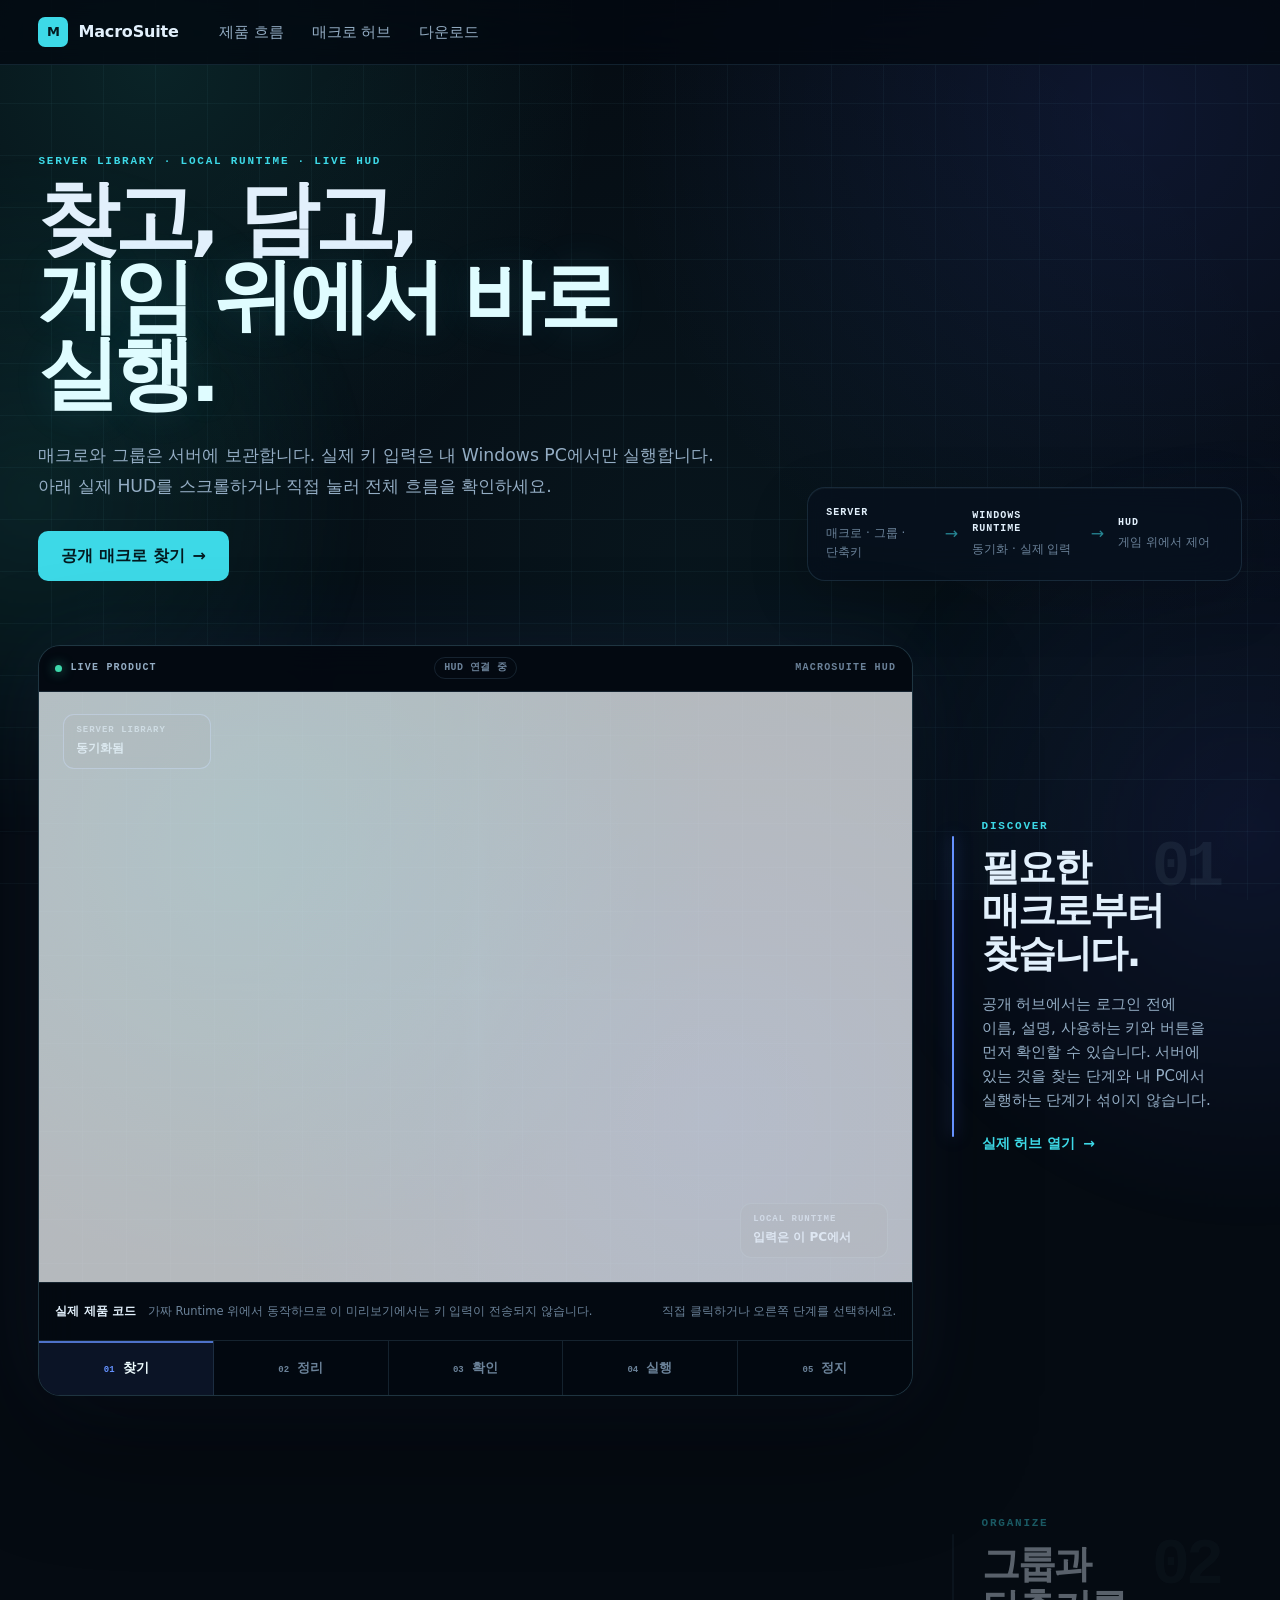
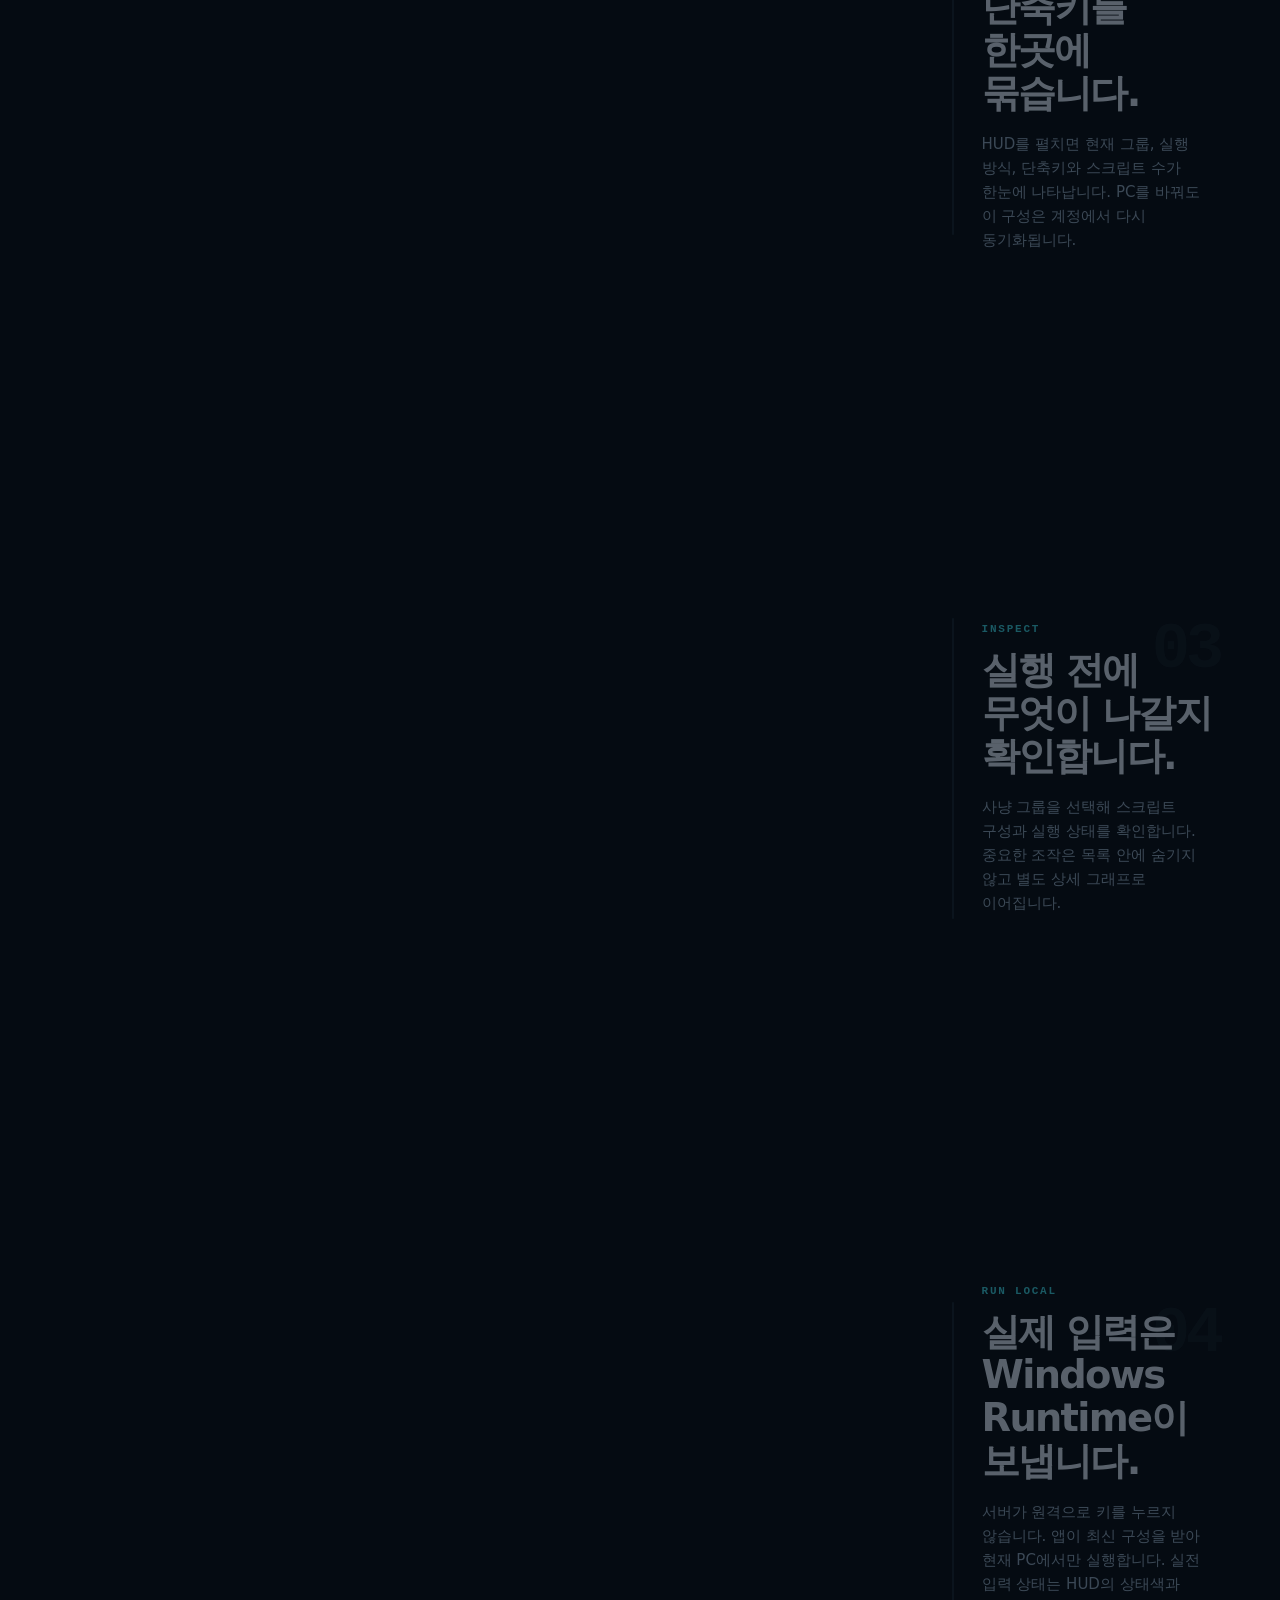
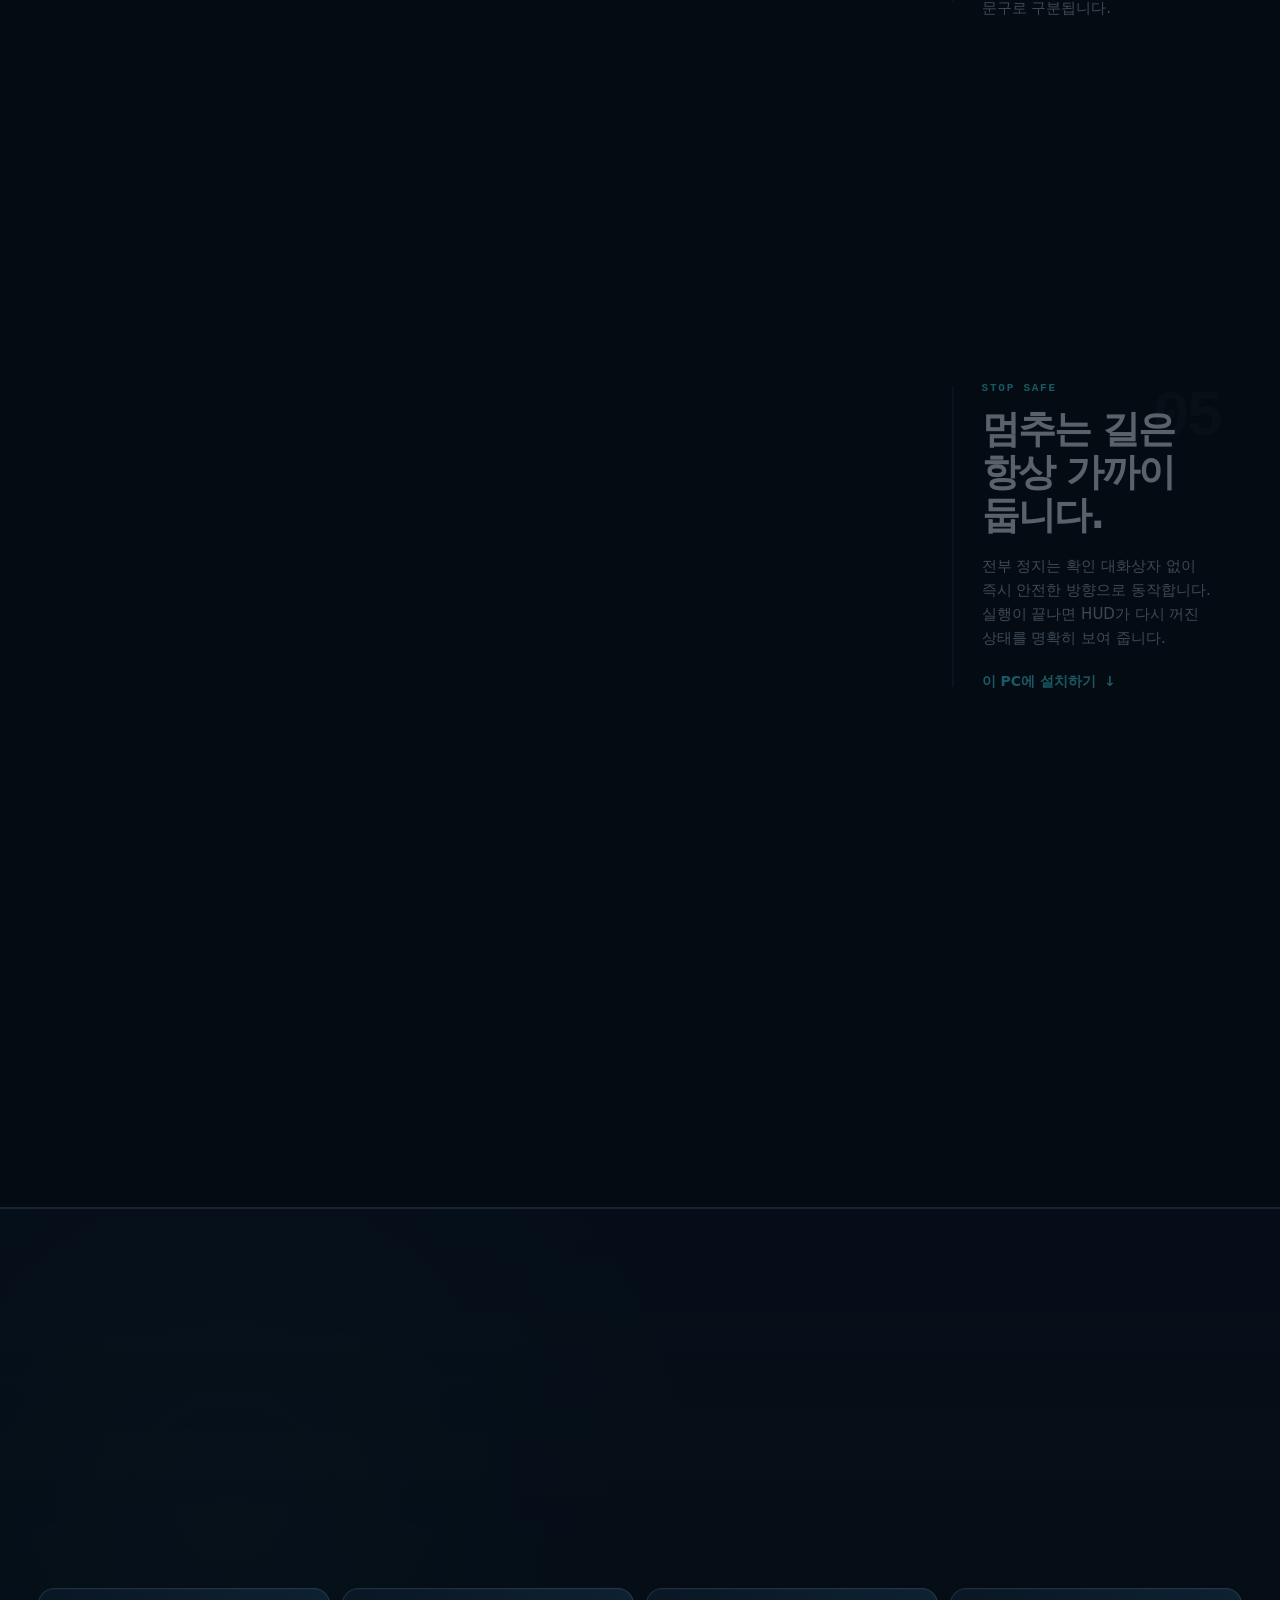
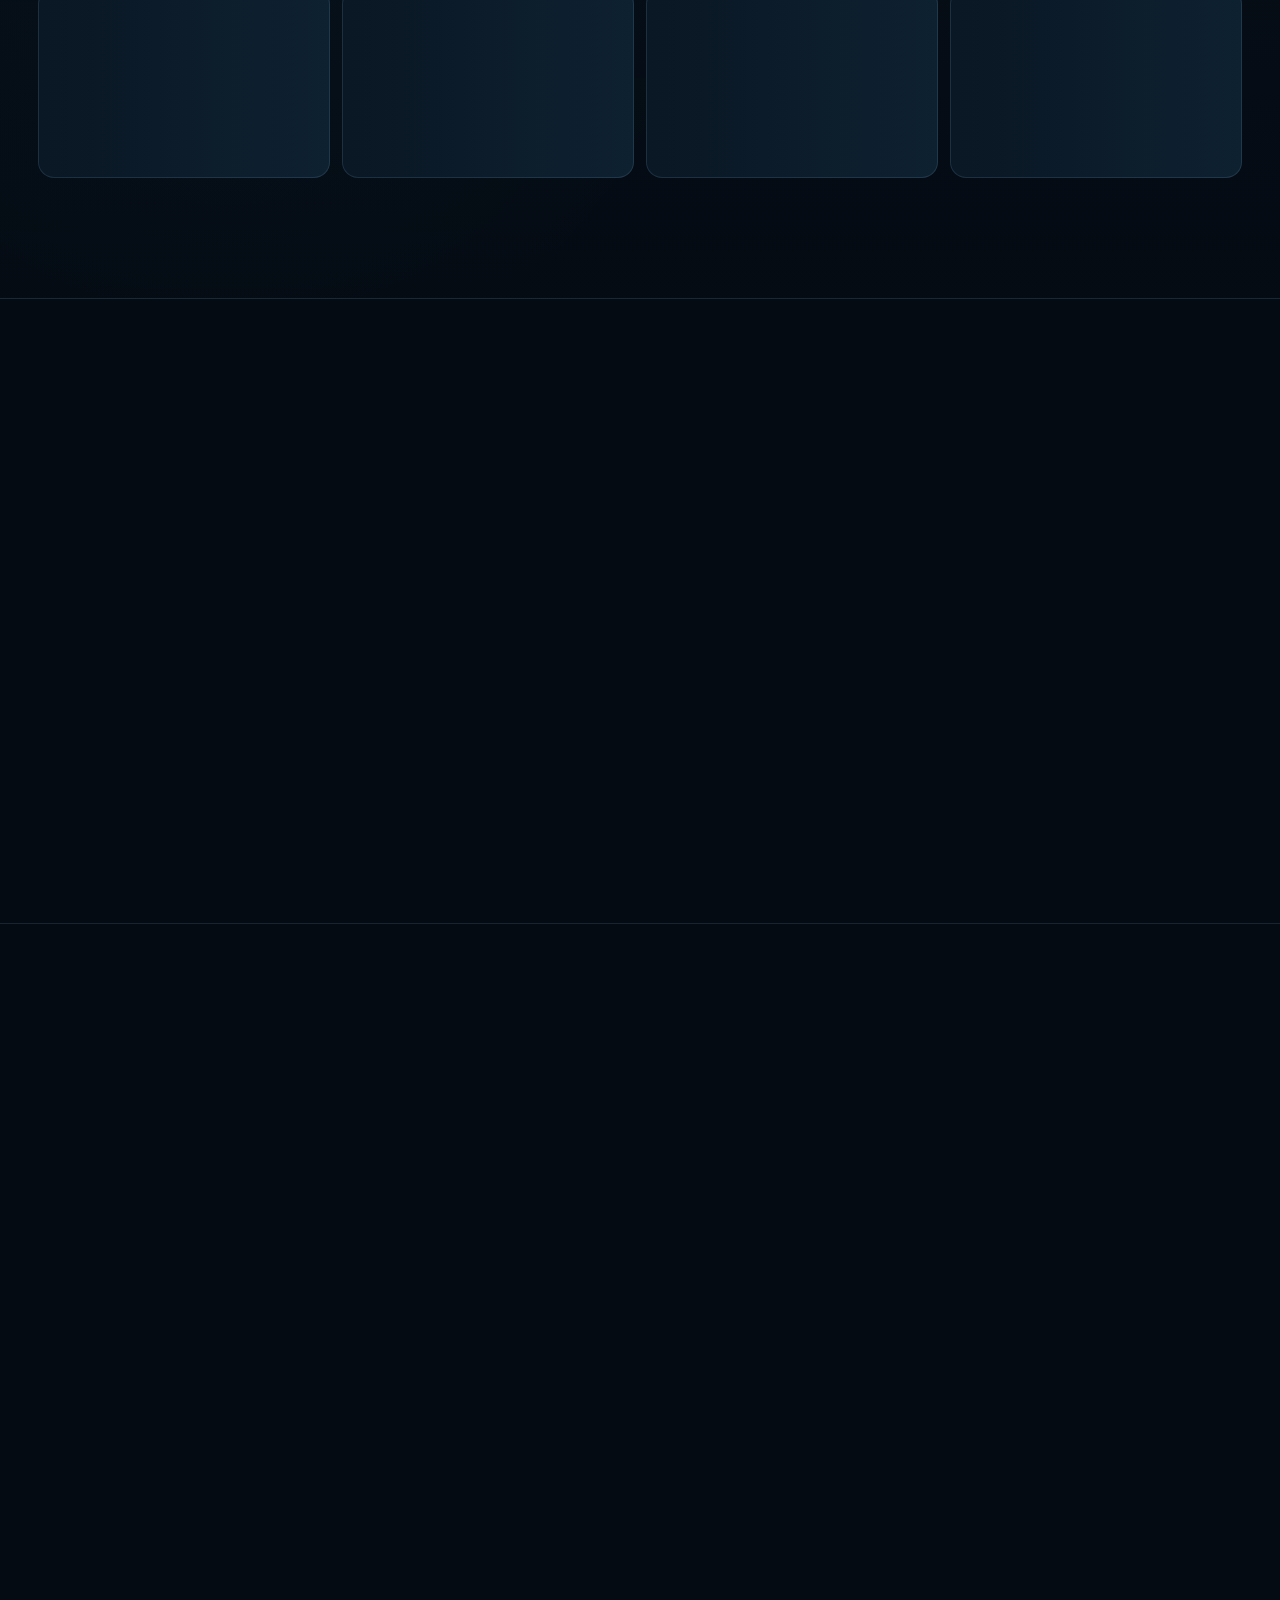
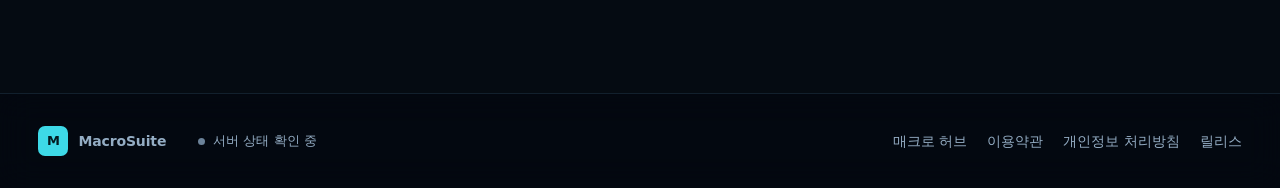
==== commit c30bc719: "preview: retheme live HUD canvas background" ====
--- a/index.html
+++ b/index.html
@@ -660,8 +660,33 @@
   width: 100%;
   height: 100%;
   border: 0;
-  background: transparent;
+  background: #07131f;
   color-scheme: dark;
+  filter: saturate(.72) brightness(.72) contrast(1.08) hue-rotate(168deg);
+  opacity: .96;
+  mix-blend-mode: screen;
+}
+.story-canvas::after {
+  content: '';
+  position: absolute;
+  inset: 0;
+  z-index: 3;
+  pointer-events: none;
+  background:
+    radial-gradient(circle at 28% 24%, rgb(61 217 231 / .08), transparent 28rem),
+    radial-gradient(circle at 78% 72%, rgb(101 146 255 / .07), transparent 32rem),
+    linear-gradient(180deg, rgb(3 9 17 / .08), rgb(3 9 17 / .22));
+  mix-blend-mode: color;
+}
+.story-canvas {
+  background:
+    radial-gradient(circle at 22% 28%, rgb(61 217 231 / .10), transparent 26rem),
+    radial-gradient(circle at 76% 72%, rgb(101 146 255 / .08), transparent 30rem),
+    linear-gradient(rgb(125 211 252 / .035) 1px, transparent 1px),
+    linear-gradient(90deg, rgb(125 211 252 / .035) 1px, transparent 1px),
+    linear-gradient(135deg, #071522, #04101a 55%, #07111f);
+  background-size: auto, auto, 44px 44px, 44px 44px, auto;
+  background-position: center, center, -1px -1px, -1px -1px, center;
 }
 
 .story-signal {
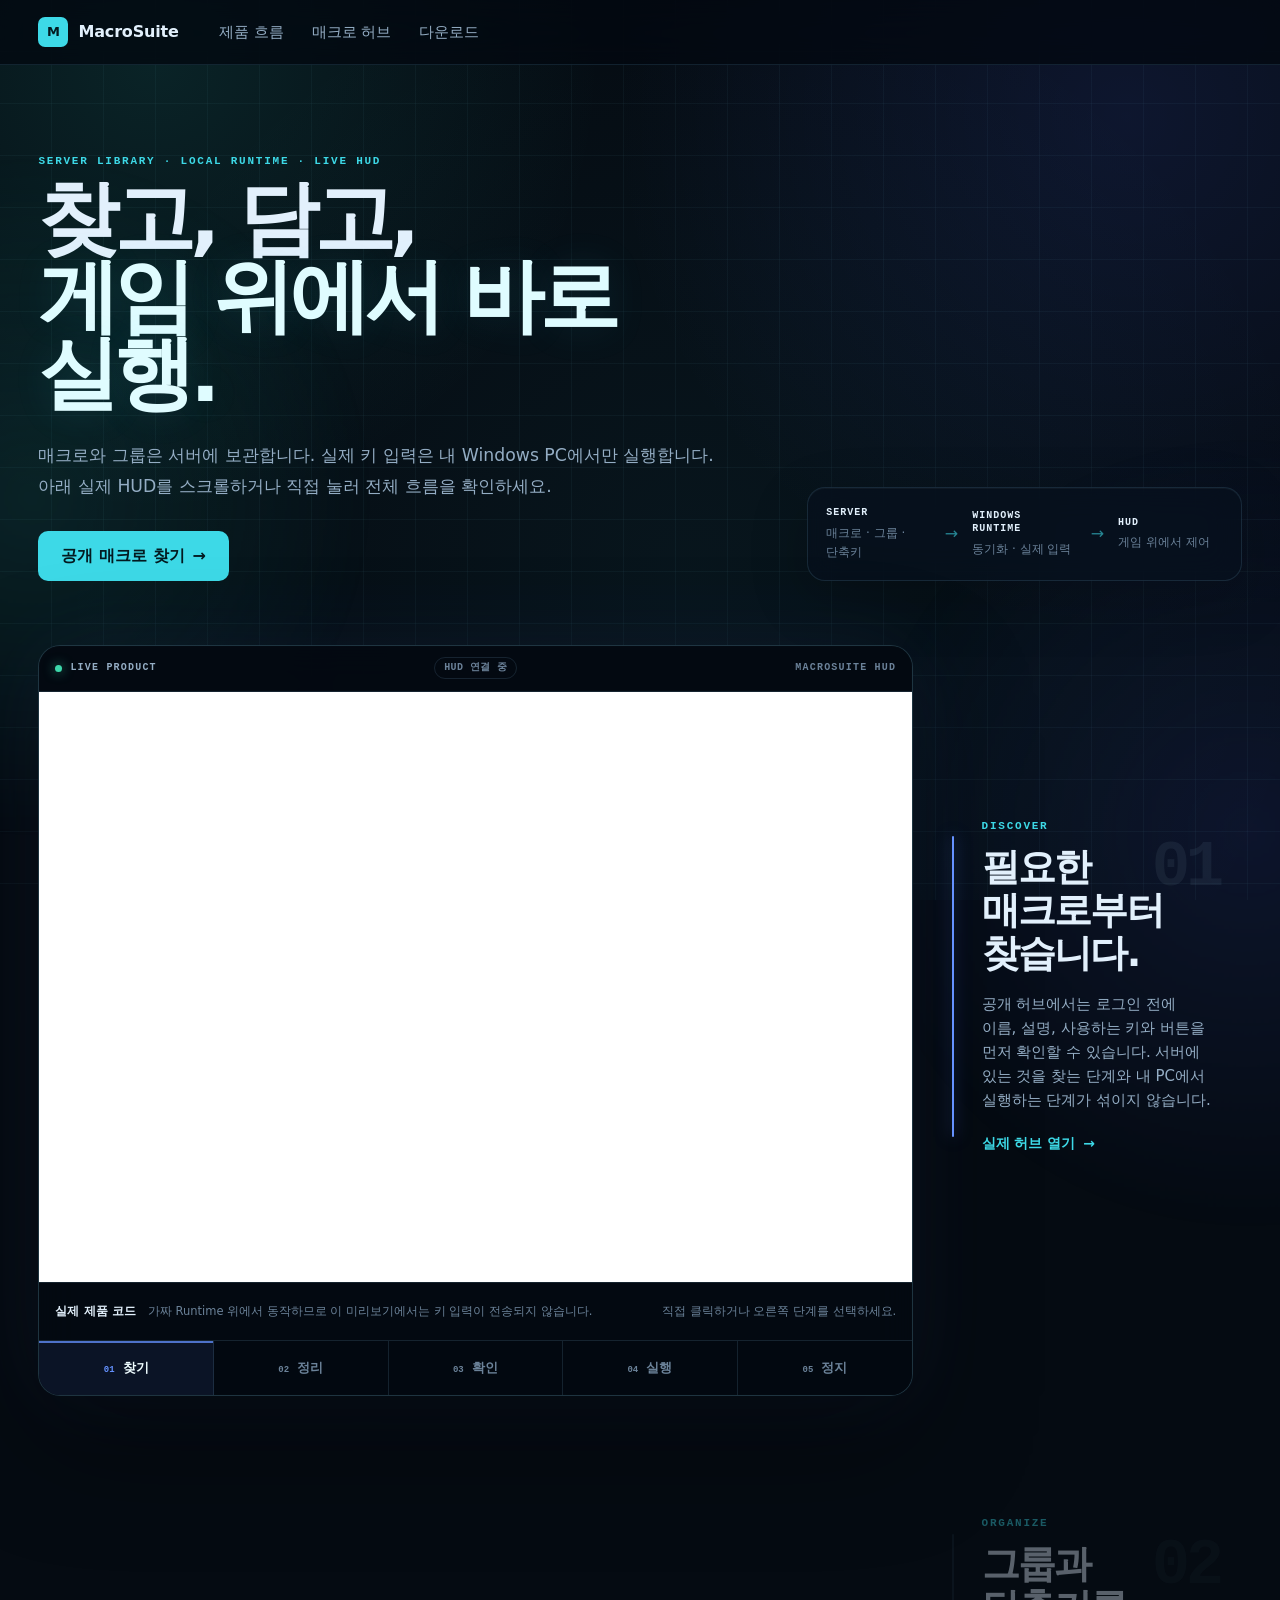
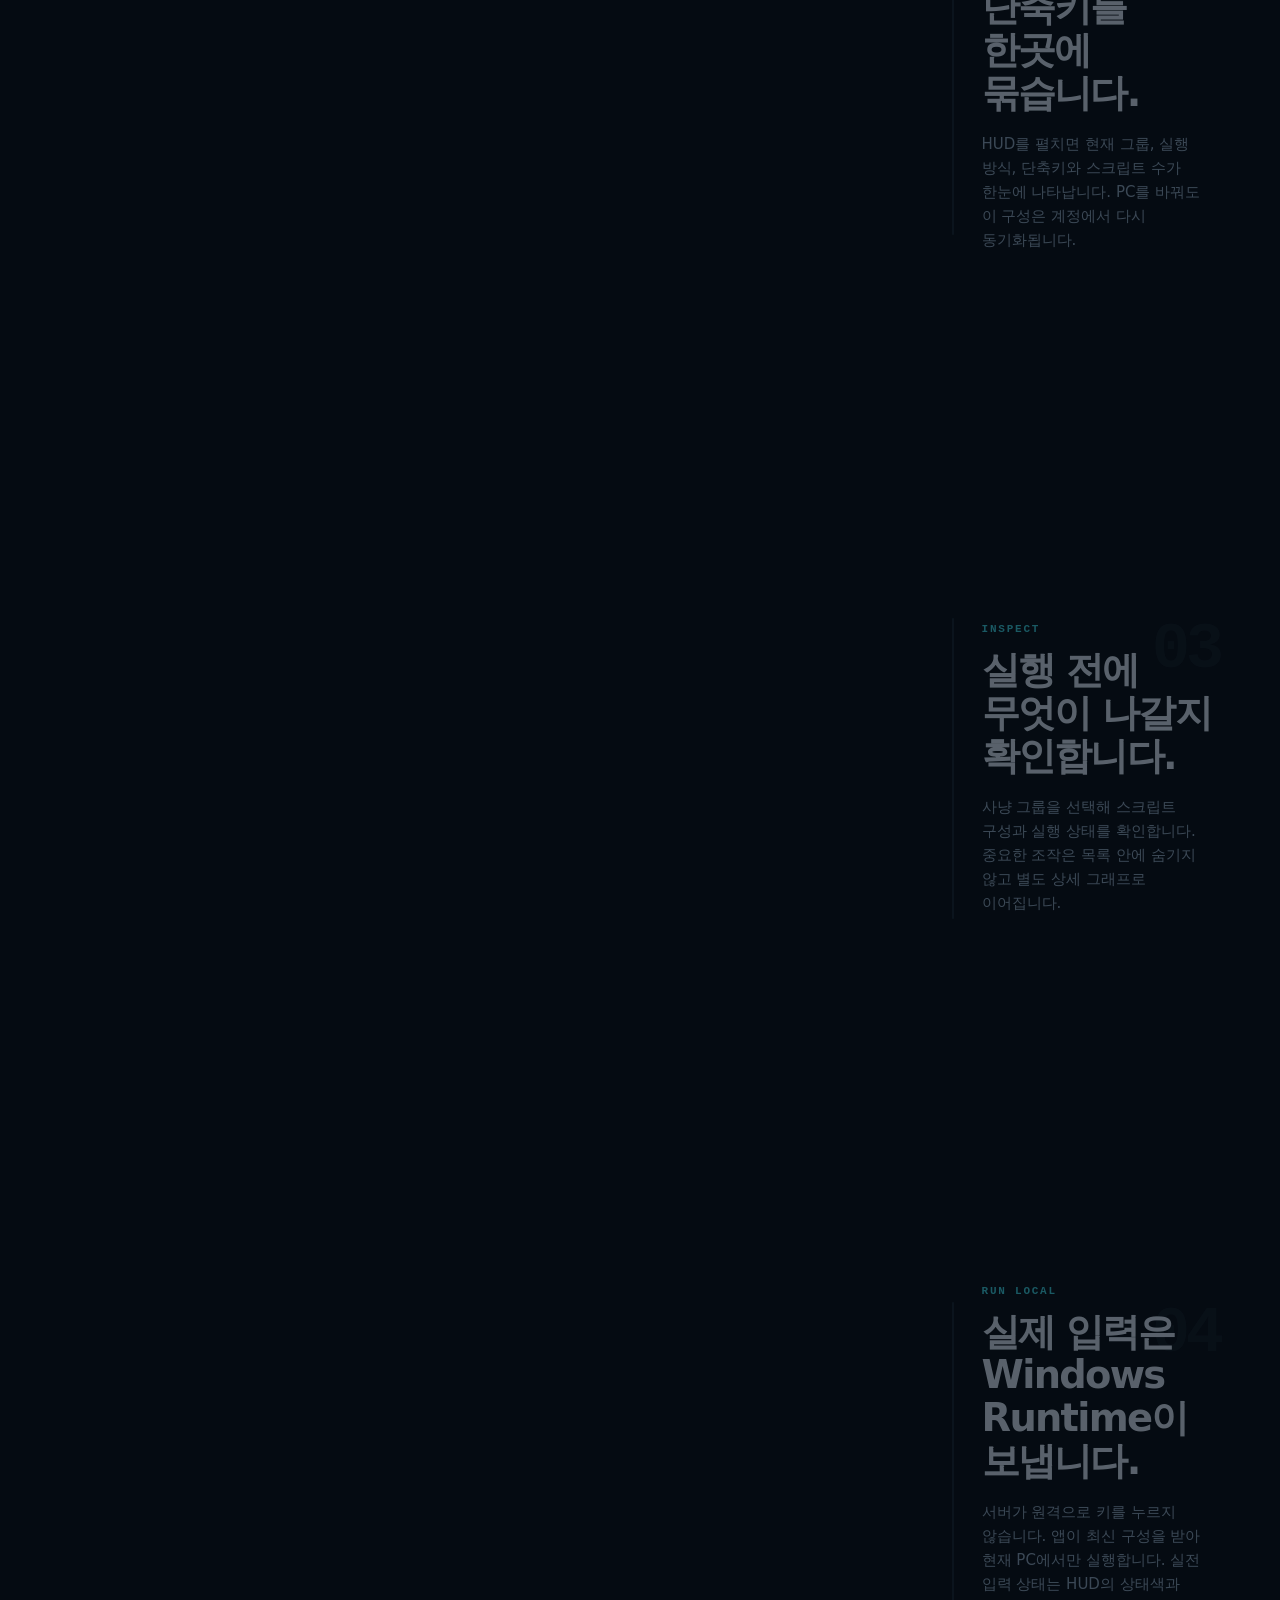
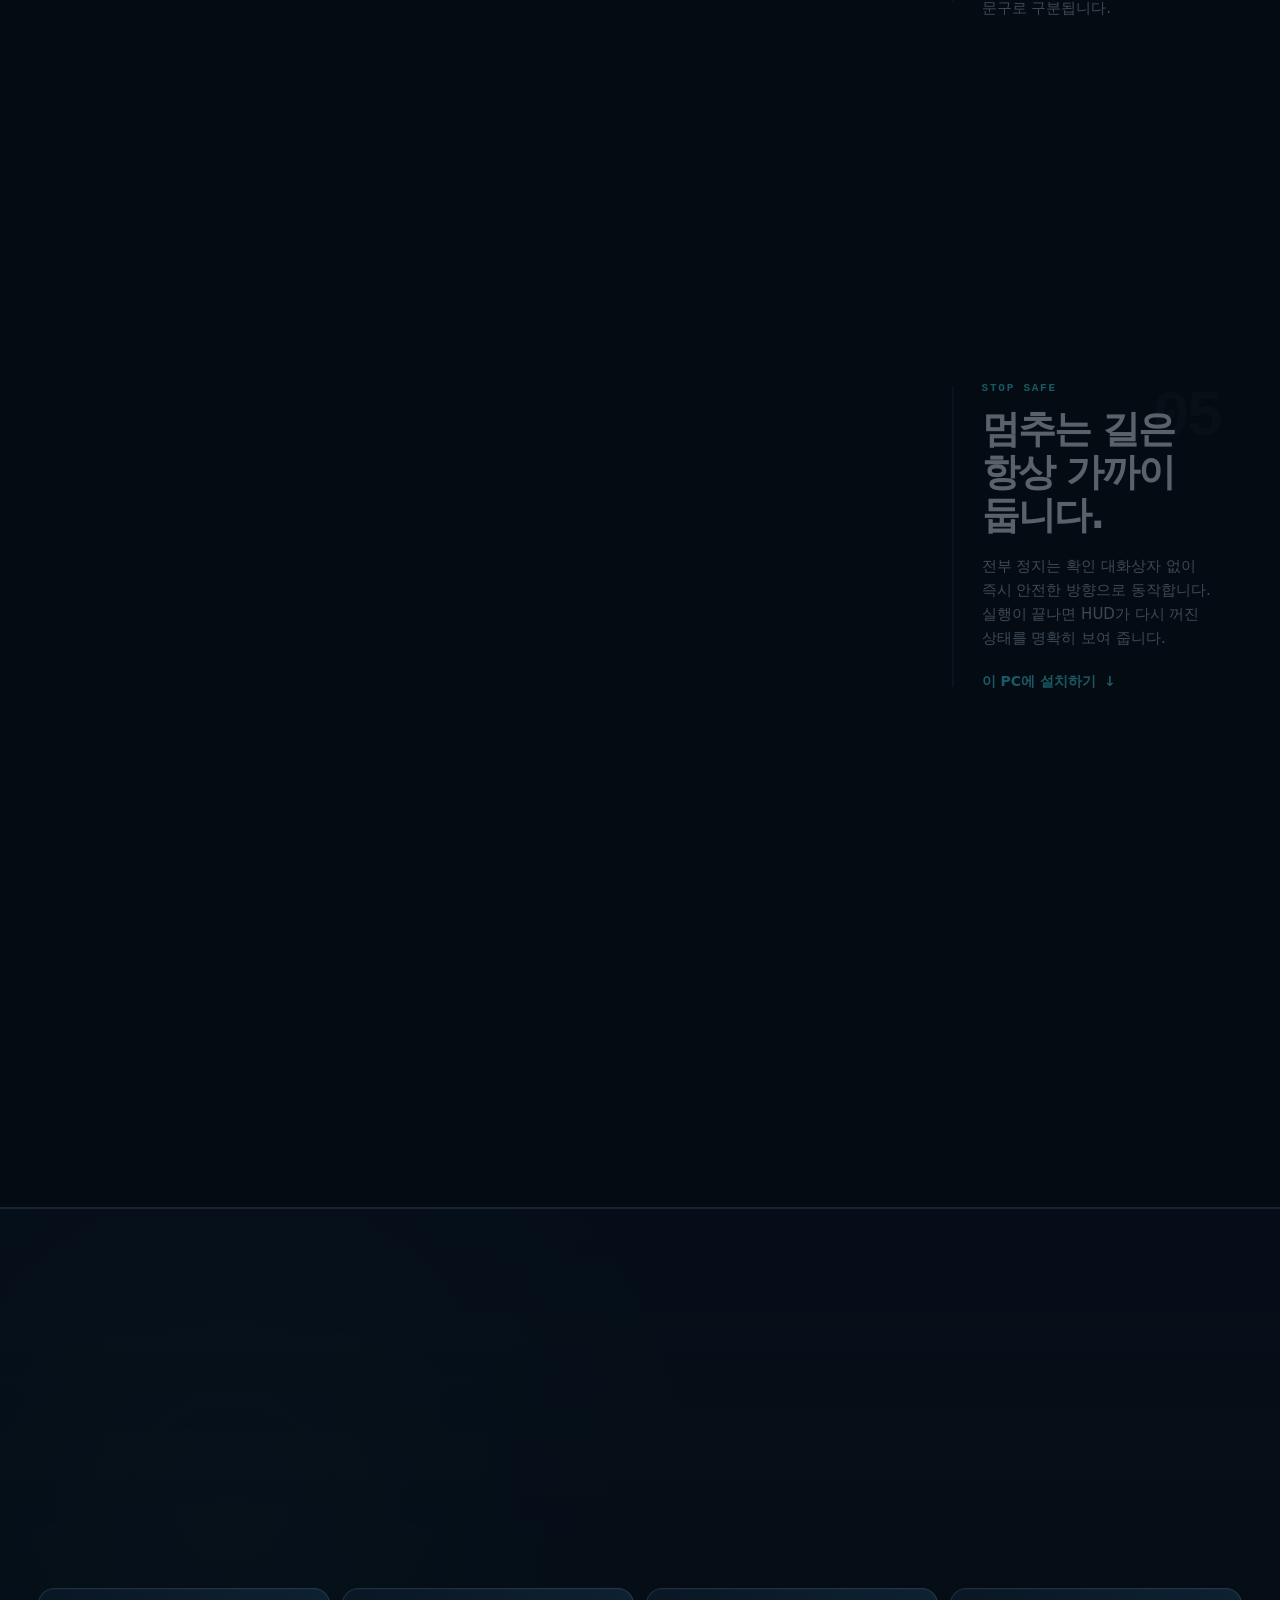
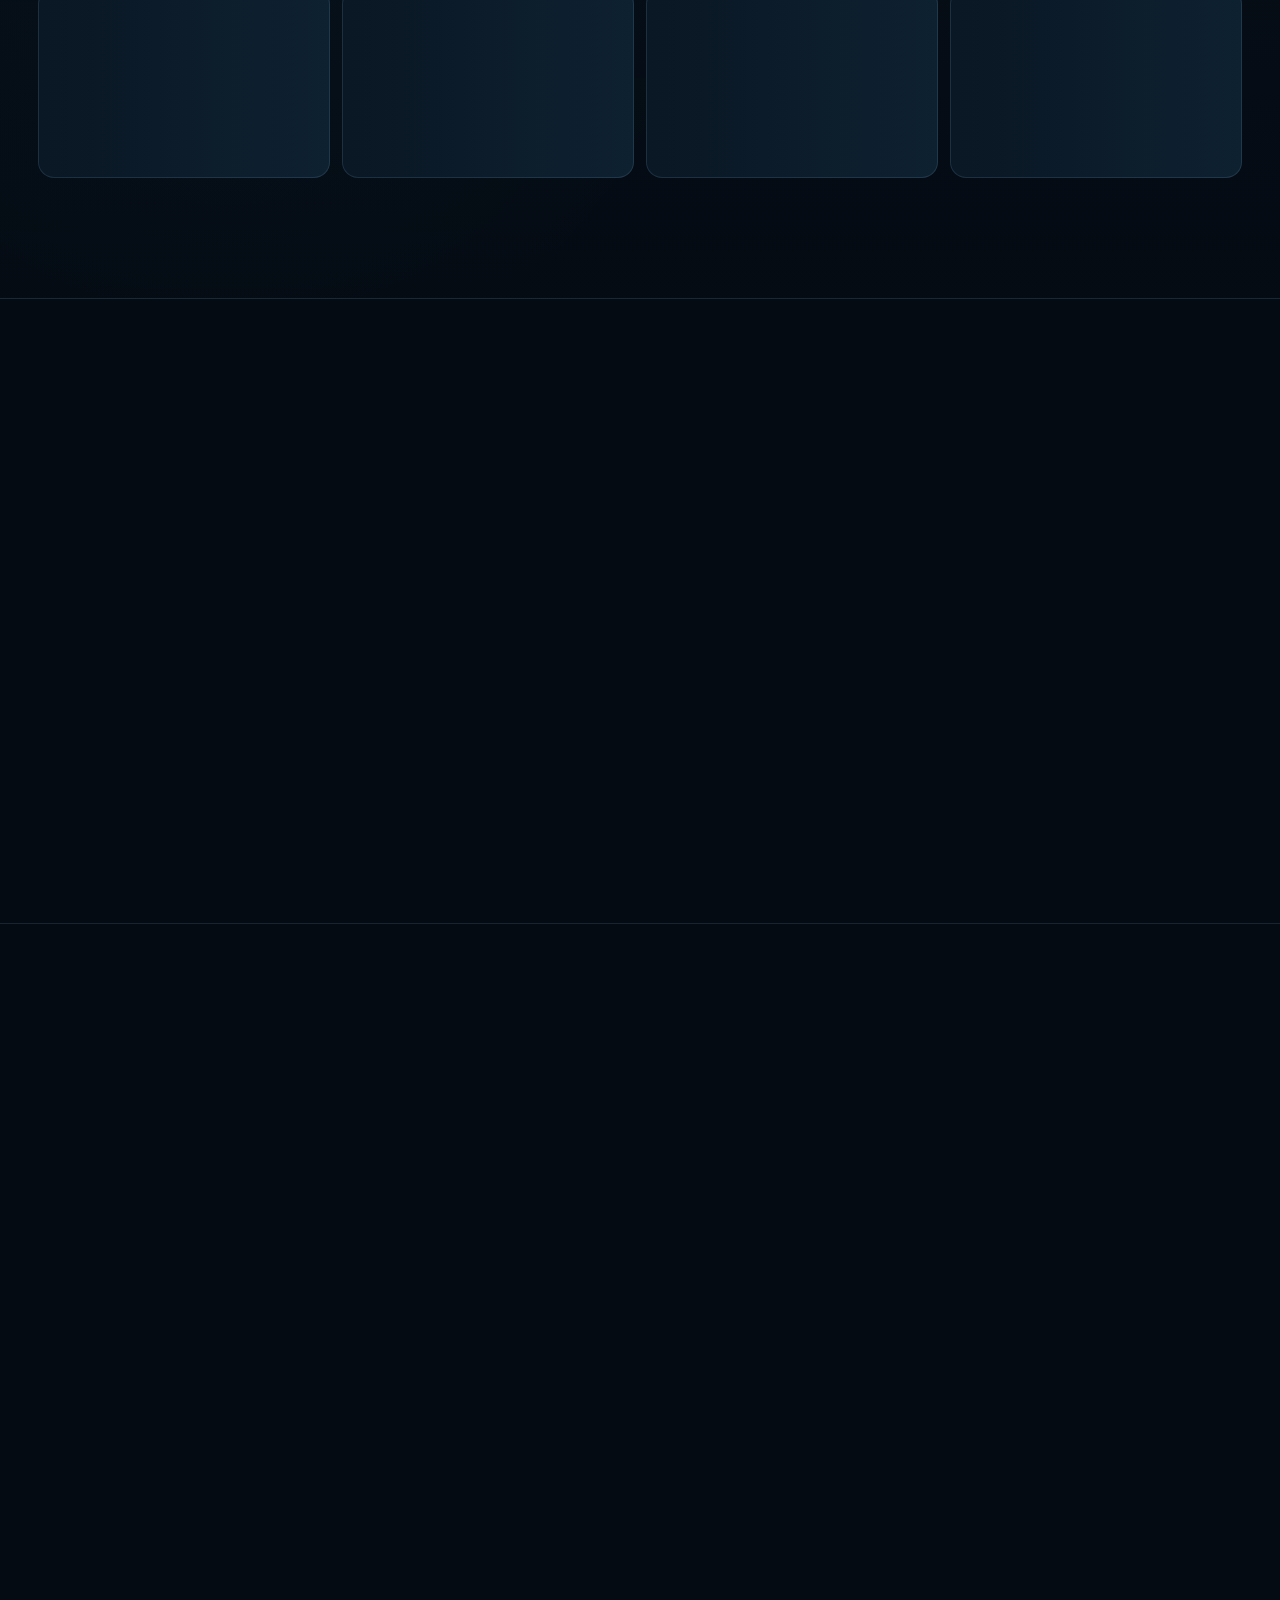
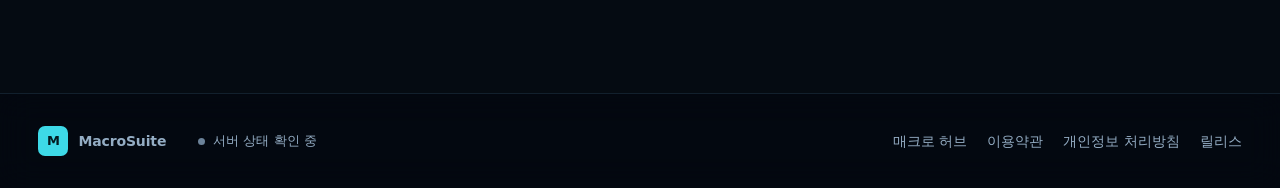
==== commit 86696629: "preview: use transparent grid live canvas" ====
--- a/index.html
+++ b/index.html
@@ -632,26 +632,15 @@
   min-height: clamp(590px, 62vh, 760px);
   isolation: isolate;
   overflow: hidden;
-  background:
-    radial-gradient(circle at 24% 32%, color-mix(in srgb, var(--scene-color) 13%, transparent), transparent 30rem),
-    radial-gradient(circle at 76% 70%, rgb(61 217 231 / .055), transparent 32rem),
-    linear-gradient(rgb(125 211 252 / .045) 1px, transparent 1px),
-    linear-gradient(90deg, rgb(125 211 252 / .045) 1px, transparent 1px),
-    linear-gradient(135deg, rgb(6 17 29 / .94), rgb(3 9 17 / .88));
-  background-size: auto, auto, 44px 44px, 44px 44px, auto;
-  background-position: center, center, -1px -1px, -1px -1px, center;
-  transition: background .35s var(--ease);
+  background-color: transparent;
+  background-image:
+    linear-gradient(rgb(125 211 252 / .055) 1px, transparent 1px),
+    linear-gradient(90deg, rgb(125 211 252 / .055) 1px, transparent 1px);
+  background-size: 44px 44px;
+  background-position: -1px -1px;
 }
 .story-grid-glow {
-  position: absolute;
-  inset: 0;
-  z-index: 0;
-  pointer-events: none;
-  background:
-    linear-gradient(90deg, transparent 0 48%, rgb(61 217 231 / .055) 50%, transparent 52%),
-    linear-gradient(transparent 0 48%, rgb(61 217 231 / .04) 50%, transparent 52%);
-  opacity: .55;
-  mask-image: radial-gradient(circle at center, #000, transparent 76%);
+  display: none;
 }
 .story-demo {
   position: absolute;
@@ -660,33 +649,14 @@
   width: 100%;
   height: 100%;
   border: 0;
-  background: #07131f;
+  background: transparent;
   color-scheme: dark;
-  filter: saturate(.72) brightness(.72) contrast(1.08) hue-rotate(168deg);
-  opacity: .96;
-  mix-blend-mode: screen;
+  filter: none;
+  opacity: 1;
+  mix-blend-mode: normal;
 }
 .story-canvas::after {
-  content: '';
-  position: absolute;
-  inset: 0;
-  z-index: 3;
-  pointer-events: none;
-  background:
-    radial-gradient(circle at 28% 24%, rgb(61 217 231 / .08), transparent 28rem),
-    radial-gradient(circle at 78% 72%, rgb(101 146 255 / .07), transparent 32rem),
-    linear-gradient(180deg, rgb(3 9 17 / .08), rgb(3 9 17 / .22));
-  mix-blend-mode: color;
-}
-.story-canvas {
-  background:
-    radial-gradient(circle at 22% 28%, rgb(61 217 231 / .10), transparent 26rem),
-    radial-gradient(circle at 76% 72%, rgb(101 146 255 / .08), transparent 30rem),
-    linear-gradient(rgb(125 211 252 / .035) 1px, transparent 1px),
-    linear-gradient(90deg, rgb(125 211 252 / .035) 1px, transparent 1px),
-    linear-gradient(135deg, #071522, #04101a 55%, #07111f);
-  background-size: auto, auto, 44px 44px, 44px 44px, auto;
-  background-position: center, center, -1px -1px, -1px -1px, center;
+  content: none;
 }
 
 .story-signal {
@@ -1289,7 +1259,7 @@
                 <iframe
                   id="story-demo"
                   class="story-demo"
-                  src="https://macrosuite-ui.vercel.app/?preview&amp;embed&amp;story&amp;zone=mc"
+                  src="https://macrosuite-ui.vercel.app/?preview&amp;embed&amp;story&amp;zone=mc&amp;bg=data%3Aimage%2Fsvg%2Bxml%2C%253Csvg%2520xmlns%253D%2522http%253A%252F%252Fwww.w3.org%252F2000%252Fsvg%2522%2520width%253D%25221%2522%2520height%253D%25221%2522%253E%253C%252Fsvg%253E"
                   title="MacroSuite 실제 HUD 인터랙티브 미리보기"
                   sandbox="allow-scripts allow-same-origin"
                   referrerpolicy="no-referrer"
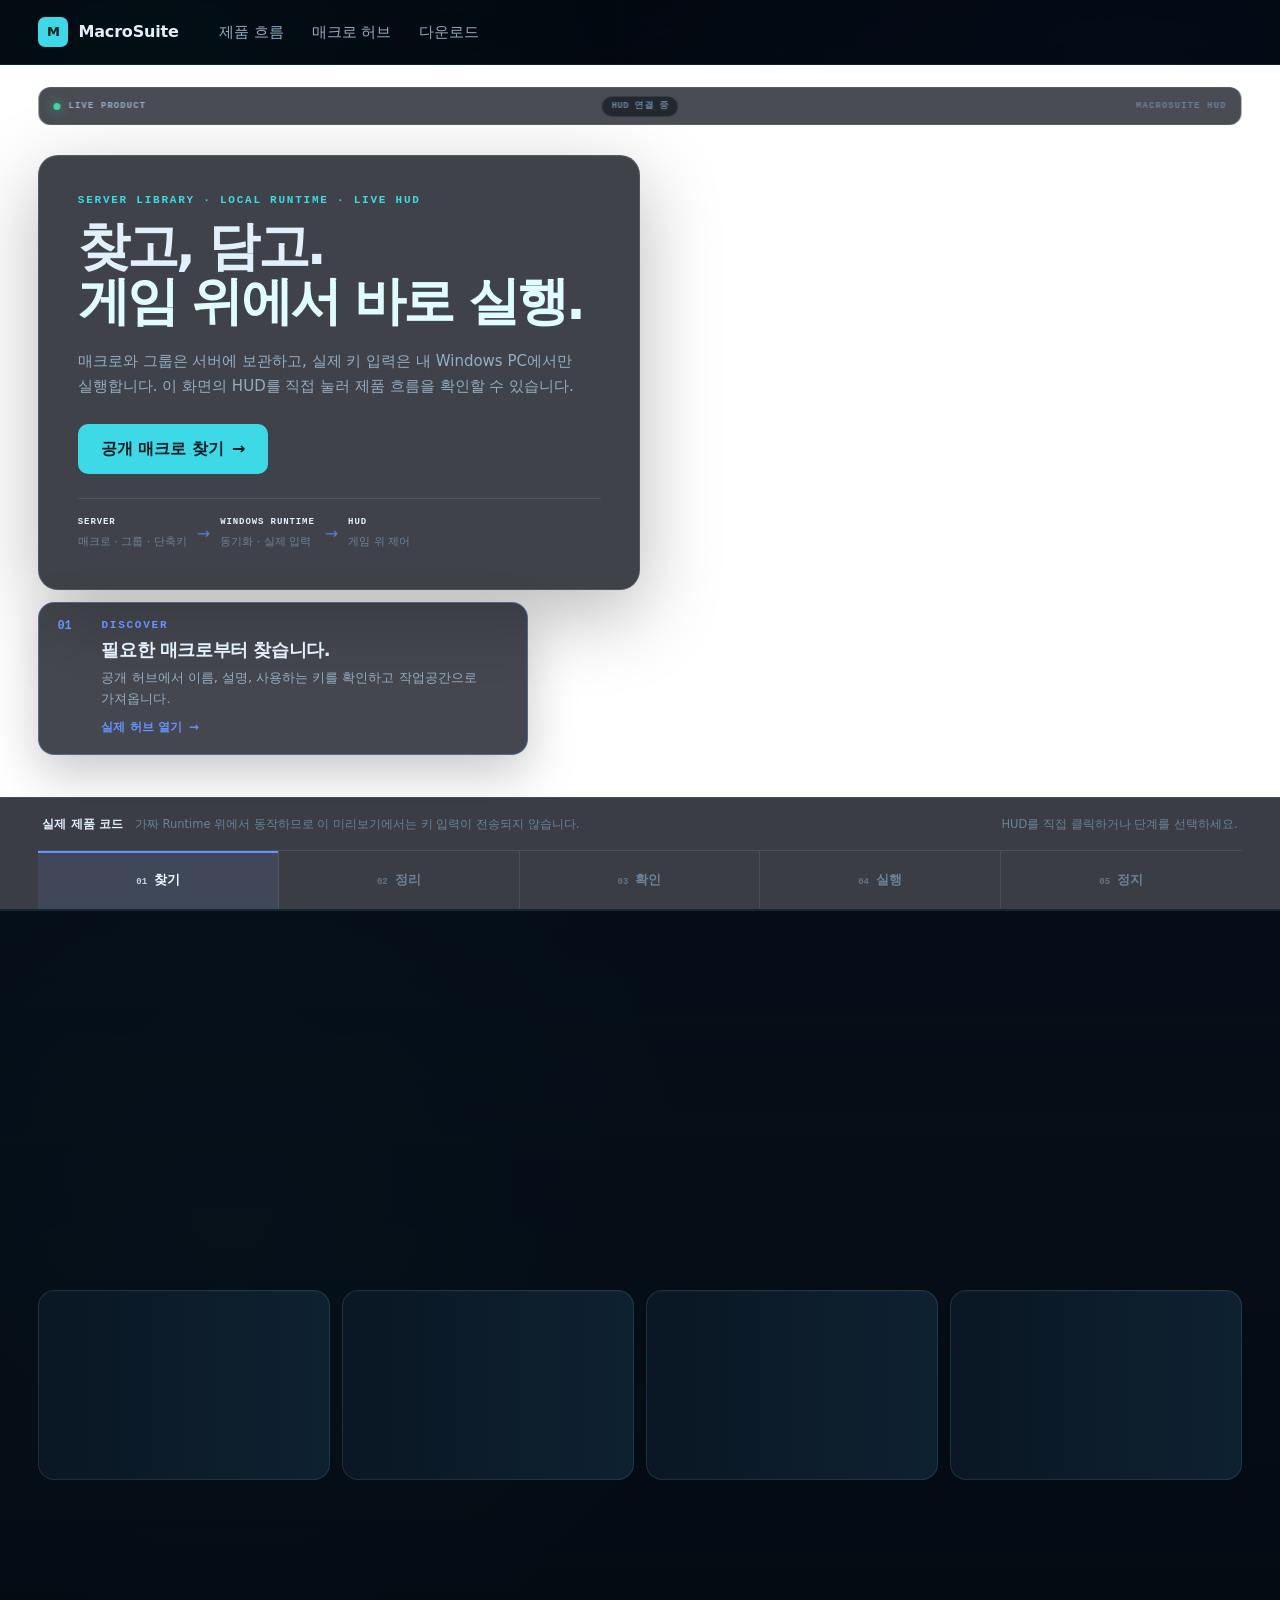
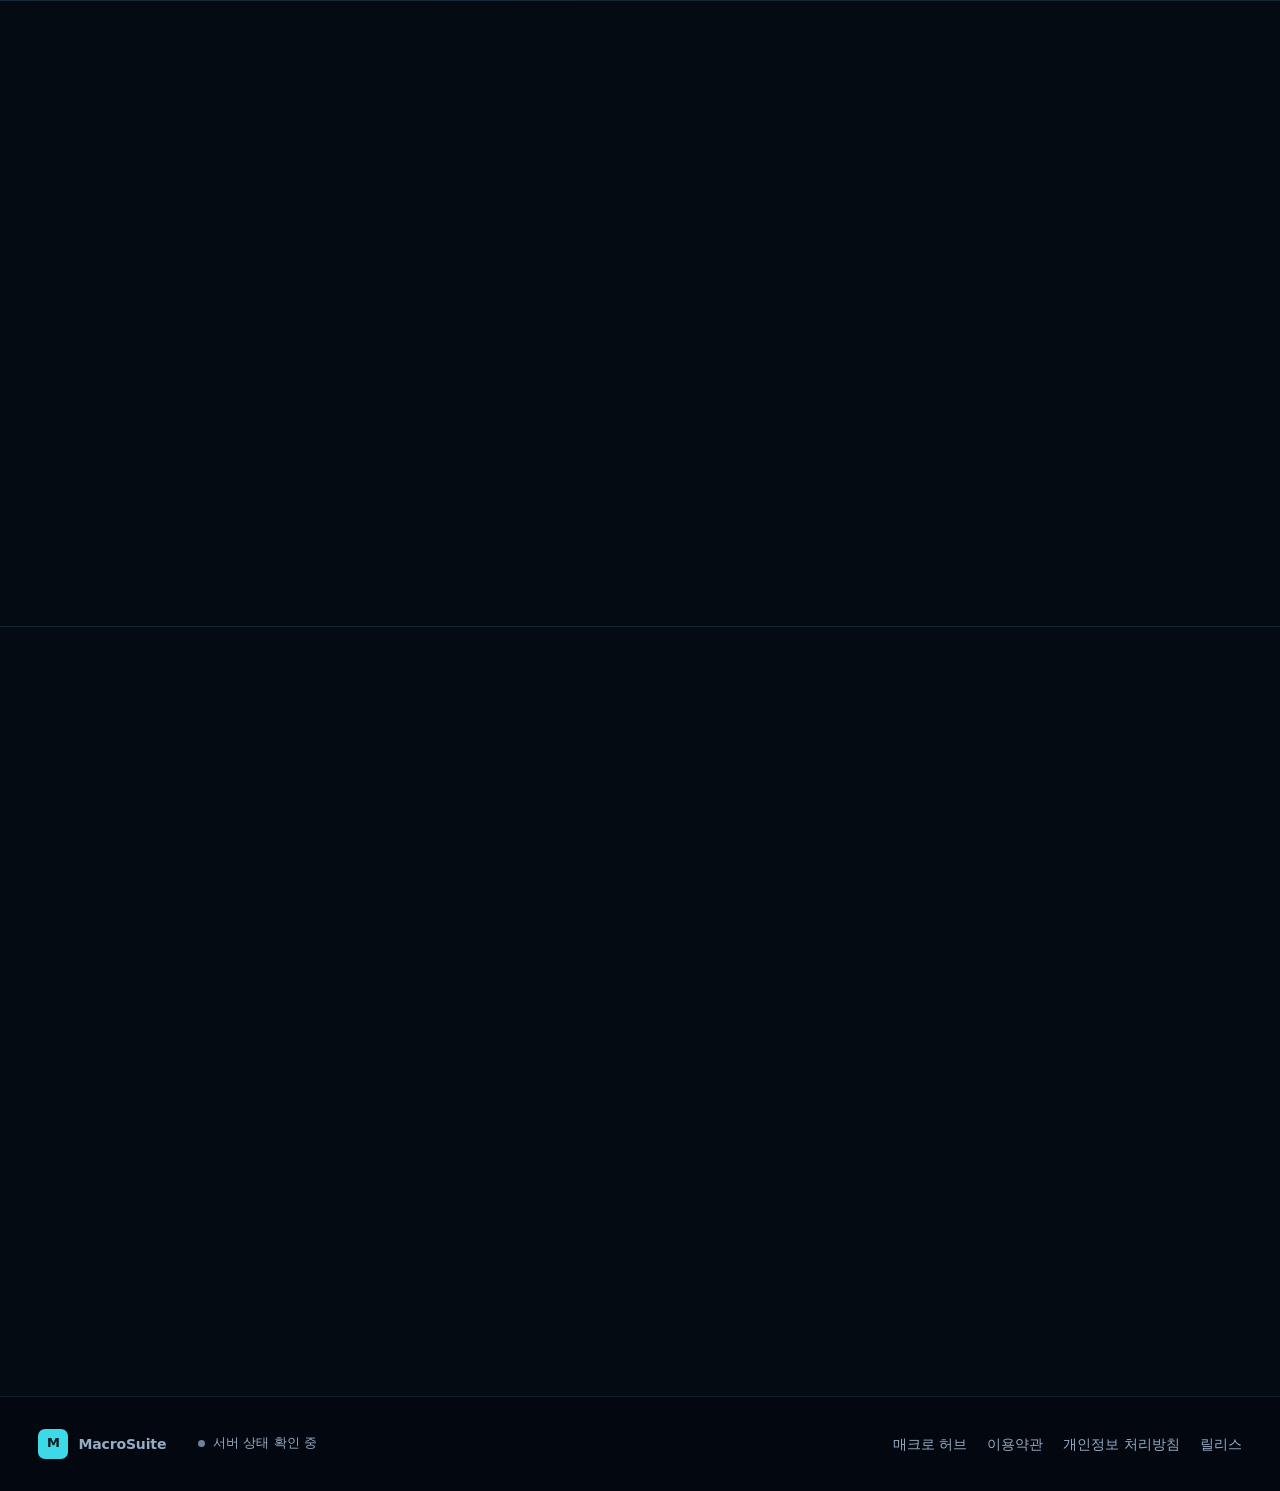
==== commit 4b32f842: "preview: publish full-width live HUD hero" ====
--- a/index.html
+++ b/index.html
@@ -492,319 +492,313 @@
 .home-page .site-footer nav { display: flex; flex-wrap: wrap; gap: 8px 20px; margin-left: auto; }
 .home-page .site-footer a { text-decoration: none; }
 
-.hero-flow { position: relative; overflow: clip; border-bottom: 1px solid var(--line); }
-.hero-flow::before,
-.hero-flow::after {
-  content: '';
-  position: absolute;
-  border-radius: 999px;
-  filter: blur(1px);
-  pointer-events: none;
-}
-.hero-flow::before {
-  width: 44rem;
-  height: 44rem;
-  left: -20rem;
-  top: 5rem;
-  background: radial-gradient(circle, rgb(45 212 191 / .12), transparent 69%);
-}
-.hero-flow::after {
-  width: 52rem;
-  height: 52rem;
-  right: -24rem;
-  top: 22rem;
-  background: radial-gradient(circle, rgb(82 105 255 / .11), transparent 68%);
-}
-
-.hero-intro {
+.hero-live {
   position: relative;
-  z-index: 1;
-  display: grid;
-  grid-template-columns: minmax(0, 1.22fr) minmax(360px, .78fr);
-  gap: clamp(44px, 7vw, 120px);
-  align-items: end;
-  padding-block: clamp(78px, 10vh, 130px) 64px;
-}
-.hero-copy h1 {
-  margin: 0;
-  max-width: 13ch;
-  font-size: clamp(54px, 6.3vw, 104px);
-  line-height: .96;
-  letter-spacing: -.065em;
-  font-weight: 800;
-}
-.hero-copy h1 span {
-  color: #dffcff;
-  text-shadow: 0 0 42px rgb(61 217 231 / .12);
-}
-.hero-lead {
-  max-width: 62ch;
-  margin: 28px 0 0;
-  color: var(--text-dim);
-  font-size: clamp(17px, 1.35vw, 21px);
-  line-height: 1.75;
-}
-.hero-actions { display: flex; flex-wrap: wrap; gap: 10px; margin-top: 30px; }
-
-.hero-boundary {
-  display: grid;
-  grid-template-columns: 1fr auto 1fr auto 1fr;
-  gap: 14px;
-  align-items: center;
-  padding: 18px;
-  border: 1px solid var(--line);
-  border-radius: 18px;
-  background: rgb(7 17 29 / .70);
-  box-shadow: inset 0 1px rgb(255 255 255 / .035), 0 18px 60px rgb(0 0 0 / .18);
-  backdrop-filter: blur(16px);
-}
-.hero-boundary > div { min-width: 0; }
-.hero-boundary strong {
-  display: block;
-  color: var(--text);
-  font: 700 10px/1.35 var(--mono);
-  letter-spacing: .10em;
-}
-.hero-boundary span:not(.boundary-arrow) { display: block; margin-top: 4px; color: var(--text-faint); font-size: 12px; }
-.boundary-arrow { color: var(--accent); opacity: .58; }
-
-/* ── 인터랙티브 제품 스토리 ─────────────────────────────────── */
-
-.story-layout {
+  border-bottom: 1px solid var(--line);
+  background: #050b12;
+  overflow: clip;
+}
+
+.live-stage {
   --scene-color: var(--story-blue);
   position: relative;
+  min-height: clamp(820px, calc(100svh - 64px), 980px);
+  isolation: isolate;
+  overflow: hidden;
+  background: #050b12;
+}
+.live-stage[data-scene='discover'] { --scene-color: var(--story-blue); }
+.live-stage[data-scene='organize'] { --scene-color: var(--accent); }
+.live-stage[data-scene='inspect'] { --scene-color: var(--story-violet); }
+.live-stage[data-scene='run'] { --scene-color: var(--story-green); }
+.live-stage[data-scene='stop'] { --scene-color: var(--story-red); }
+
+.live-stage__grid {
+  position: absolute;
+  inset: 0;
+  z-index: 0;
+  pointer-events: none;
+  background-color: #050b12;
+  background-image:
+    linear-gradient(rgb(125 211 252 / .055) 1px, transparent 1px),
+    linear-gradient(90deg, rgb(125 211 252 / .055) 1px, transparent 1px);
+  background-size: 44px 44px;
+  background-position: -1px -1px;
+}
+
+.story-demo {
+  position: absolute;
+  inset: 0;
   z-index: 1;
-  display: grid;
-  grid-template-columns: minmax(0, 3.1fr) minmax(290px, .9fr);
-  gap: clamp(22px, 3vw, 54px);
-  align-items: start;
-  padding-bottom: 10vh;
-}
-.story-stage-column { position: sticky; top: 84px; min-width: 0; padding-bottom: 40px; }
-.story-stage {
-  position: relative;
-  overflow: hidden;
-  border: 1px solid rgb(128 194 222 / .22);
-  border-radius: 22px;
-  background: rgb(4 12 21 / .76);
-  box-shadow:
-    0 44px 120px rgb(0 0 0 / .42),
-    0 0 0 1px rgb(255 255 255 / .018) inset,
-    0 0 90px color-mix(in srgb, var(--scene-color) 9%, transparent);
-  backdrop-filter: blur(18px);
-  transition: border-color .35s var(--ease), box-shadow .35s var(--ease);
-}
-.story-layout[data-scene='discover'] { --scene-color: var(--story-blue); }
-.story-layout[data-scene='organize'] { --scene-color: var(--accent); }
-.story-layout[data-scene='inspect'] { --scene-color: var(--story-violet); }
-.story-layout[data-scene='run'] { --scene-color: var(--story-green); }
-.story-layout[data-scene='stop'] { --scene-color: var(--story-red); }
-
-.story-stage__chrome {
-  height: 46px;
+  width: 100%;
+  height: 100%;
+  border: 0;
+  background: transparent;
+  color-scheme: dark;
+}
+
+.live-stage__chrome {
+  position: absolute;
+  top: 22px;
+  left: 50%;
+  z-index: 6;
+  transform: translateX(-50%);
   display: grid;
   grid-template-columns: 1fr auto 1fr;
   align-items: center;
   gap: 12px;
-  padding: 0 16px;
-  border-bottom: 1px solid var(--line);
-  background: rgb(3 9 17 / .76);
+  min-height: 38px;
+  padding: 0 14px;
+  border: 1px solid rgb(125 190 220 / .17);
+  border-radius: 12px;
+  background: rgb(3 8 16 / .72);
   color: var(--text-faint);
-  font: 700 10px/1 var(--mono);
+  font: 700 9px/1 var(--mono);
   letter-spacing: .12em;
-}
-.story-stage__chrome > :last-child { text-align: right; }
+  backdrop-filter: blur(14px);
+  pointer-events: none;
+}
+.live-stage__product { text-align: right; }
 .stage-live { display: inline-flex; align-items: center; gap: 8px; color: var(--text-dim); }
-.stage-live i { width: 7px; height: 7px; border-radius: 50%; background: var(--story-green); box-shadow: 0 0 12px rgb(61 215 170 / .7); }
+.stage-live i {
+  width: 7px;
+  height: 7px;
+  border-radius: 50%;
+  background: var(--story-green);
+  box-shadow: 0 0 12px rgb(61 215 170 / .7);
+}
 .demo-status {
   padding: 5px 9px;
   border: 1px solid var(--line);
   border-radius: 999px;
   color: var(--text-faint);
   letter-spacing: .04em;
-  transition: color .2s, border-color .2s, background .2s;
-}
-.demo-status.is-ready { color: #bff9ef; border-color: rgb(61 215 170 / .32); background: rgb(61 215 170 / .07); }
-.demo-status.is-fallback { color: #f9d98d; border-color: rgb(251 191 36 / .28); background: rgb(251 191 36 / .06); }
-
-.story-canvas {
+  background: rgb(3 8 16 / .52);
+}
+.demo-status.is-ready { color: var(--story-green); border-color: rgb(61 215 170 / .28); }
+.demo-status.is-fallback { color: #f9d98d; border-color: rgb(251 191 36 / .28); }
+
+.live-stage__content {
   position: relative;
-  min-height: clamp(590px, 62vh, 760px);
-  isolation: isolate;
-  overflow: hidden;
-  background-color: transparent;
-  background-image:
-    linear-gradient(rgb(125 211 252 / .055) 1px, transparent 1px),
-    linear-gradient(90deg, rgb(125 211 252 / .055) 1px, transparent 1px);
-  background-size: 44px 44px;
-  background-position: -1px -1px;
-}
-.story-grid-glow {
+  z-index: 4;
+  min-height: clamp(820px, calc(100svh - 64px), 980px);
+  display: flex;
+  flex-direction: column;
+  align-items: flex-start;
+  gap: 12px;
+  padding-top: clamp(82px, 10vh, 108px);
+  padding-bottom: 154px;
+  pointer-events: none;
+}
+
+.hero-copy-card {
+  width: min(690px, 47vw);
+  padding: clamp(26px, 3vw, 42px);
+  border: 1px solid rgb(125 190 220 / .18);
+  border-radius: 20px;
+  background: rgb(3 8 16 / .76);
+  box-shadow: 0 24px 80px rgb(0 0 0 / .28), inset 0 1px rgb(255 255 255 / .025);
+  backdrop-filter: blur(16px);
+  pointer-events: auto;
+}
+.hero-copy-card h1 {
+  margin: 0;
+  font-size: clamp(48px, 4.1vw, 70px);
+  line-height: .98;
+  letter-spacing: -.055em;
+  font-weight: 800;
+}
+.hero-copy-card h1 span {
+  display: block;
+  margin-top: .08em;
+  color: #dffcff;
+}
+.hero-lead {
+  max-width: 60ch;
+  margin: 22px 0 0;
+  color: var(--text-dim);
+  font-size: clamp(15px, 1.08vw, 18px);
+  line-height: 1.72;
+}
+.hero-actions { display: flex; flex-wrap: wrap; gap: 10px; margin-top: 24px; }
+
+.hero-boundary {
+  display: flex;
+  align-items: center;
+  gap: 10px;
+  margin-top: 24px;
+  padding-top: 18px;
+  border-top: 1px solid var(--line);
+  color: var(--text-faint);
+}
+.hero-boundary > span { min-width: 0; }
+.hero-boundary strong {
+  display: block;
+  color: var(--text);
+  font: 700 9px/1.3 var(--mono);
+  letter-spacing: .10em;
+}
+.hero-boundary small {
+  display: block;
+  margin-top: 4px;
+  color: var(--text-faint);
+  font-size: 11px;
+  white-space: nowrap;
+}
+.hero-boundary > i {
+  color: var(--scene-color);
+  font-style: normal;
+  opacity: .72;
+}
+
+.story-steps {
+  width: min(490px, 40vw);
+  margin: 0;
+  padding: 0;
+  list-style: none;
+  pointer-events: auto;
+}
+.story-step {
+  position: relative;
   display: none;
-}
-.story-demo {
+  min-height: 116px;
+  padding: 16px 18px 16px 62px;
+  border: 1px solid color-mix(in srgb, var(--scene-color) 30%, rgb(125 190 220 / .15));
+  border-radius: 16px;
+  background: rgb(3 8 16 / .74);
+  box-shadow: 0 18px 50px rgb(0 0 0 / .22);
+  backdrop-filter: blur(14px);
+}
+.story-step.is-active { display: block; }
+.story-step__number {
   position: absolute;
-  inset: 0;
-  z-index: 2;
-  width: 100%;
-  height: 100%;
-  border: 0;
-  background: transparent;
-  color-scheme: dark;
-  filter: none;
-  opacity: 1;
-  mix-blend-mode: normal;
-}
-.story-canvas::after {
-  content: none;
-}
-
-.story-signal {
+  left: 18px;
+  top: 17px;
+  color: var(--scene-color);
+  font: 700 12px/1 var(--mono);
+}
+.story-step .eyebrow { margin-bottom: 6px; color: var(--scene-color); }
+.story-step h2 {
+  margin: 0;
+  color: var(--text);
+  font-size: 18px;
+  line-height: 1.3;
+  letter-spacing: -.025em;
+}
+.story-step > p:last-of-type {
+  margin: 7px 0 0;
+  color: var(--text-dim);
+  font-size: 13px;
+  line-height: 1.55;
+}
+.story-step__link {
+  display: inline-flex;
+  gap: 7px;
+  margin-top: 9px;
+  color: var(--scene-color);
+  font-size: 12px;
+  font-weight: 700;
+  text-decoration: none;
+}
+
+.live-stage__bottom {
   position: absolute;
-  z-index: 1;
-  display: grid;
-  gap: 3px;
-  min-width: 148px;
-  padding: 10px 12px;
-  border: 1px solid rgb(125 190 220 / .14);
-  border-radius: 11px;
-  background: rgb(4 12 21 / .60);
-  color: var(--text-faint);
-  backdrop-filter: blur(8px);
-  pointer-events: none;
-  transition: opacity .35s var(--ease), transform .35s var(--ease), border-color .35s var(--ease);
-}
-.story-signal span { font: 700 9px/1.2 var(--mono); letter-spacing: .11em; }
-.story-signal strong { color: var(--text-dim); font-size: 12px; font-weight: 600; }
-.story-signal--server { top: 24px; left: 24px; }
-.story-signal--runtime { right: 24px; bottom: 24px; }
-.story-layout[data-scene='discover'] .story-signal--server,
-.story-layout[data-scene='organize'] .story-signal--server {
-  border-color: color-mix(in srgb, var(--scene-color) 42%, transparent);
-  transform: translateY(-2px);
-}
-.story-layout[data-scene='run'] .story-signal--runtime,
-.story-layout[data-scene='stop'] .story-signal--runtime {
-  border-color: color-mix(in srgb, var(--scene-color) 45%, transparent);
-  transform: translateY(-2px);
-}
-
-.story-stage__footer {
-  min-height: 58px;
+  left: 0;
+  right: 0;
+  bottom: 0;
+  z-index: 7;
+  border-top: 1px solid rgb(125 190 220 / .14);
+  background: rgb(3 8 16 / .78);
+  backdrop-filter: blur(16px);
+}
+.live-stage__footer {
+  min-height: 52px;
   display: flex;
   justify-content: space-between;
   gap: 18px;
   align-items: center;
-  padding: 11px 16px;
-  border-top: 1px solid var(--line);
-  background: rgb(3 9 17 / .78);
-}
-.story-stage__footer > div { display: flex; flex-wrap: wrap; align-items: baseline; gap: 8px 12px; }
-.story-stage__footer strong { font-size: 12px; }
-.story-stage__footer span { color: var(--text-faint); font-size: 11.5px; }
-.story-stage__hint { white-space: nowrap; }
+  padding: 9px 4px;
+}
+.live-stage__footer > div { display: flex; flex-wrap: wrap; align-items: baseline; gap: 8px 12px; }
+.live-stage__footer strong { font-size: 12px; }
+.live-stage__footer span { color: var(--text-faint); font-size: 11.5px; }
+.live-stage__hint { white-space: nowrap; }
 
 .story-tabs {
   display: grid;
   grid-template-columns: repeat(5, 1fr);
   border-top: 1px solid var(--line);
-  background: rgb(3 9 17 / .88);
 }
 .story-tabs button {
   min-width: 0;
-  min-height: 54px;
+  min-height: 58px;
   border: 0;
   border-right: 1px solid var(--line);
   background: transparent;
   color: var(--text-faint);
   cursor: pointer;
   font: 600 13px/1 var(--font);
-  transition: background .2s, color .2s, box-shadow .2s;
+  transition: background .2s var(--ease), color .2s var(--ease), box-shadow .2s var(--ease);
 }
 .story-tabs button:last-child { border-right: 0; }
 .story-tabs button span {
-  margin-right: 8px;
-  color: var(--text-faint);
+  margin-right: 7px;
+  color: inherit;
   font: 700 9px/1 var(--mono);
-}
-.story-tabs button:hover { background: rgb(255 255 255 / .025); color: var(--text); }
+  opacity: .78;
+}
+.story-tabs button:hover { color: var(--text); background: rgb(255 255 255 / .025); }
 .story-tabs button[aria-pressed='true'] {
-  color: #effdff;
-  background: color-mix(in srgb, var(--scene-color) 9%, transparent);
-  box-shadow: inset 0 2px color-mix(in srgb, var(--scene-color) 75%, transparent);
-}
-.story-tabs button[aria-pressed='true'] span { color: var(--scene-color); }
-
-.story-steps {
-  list-style: none;
-  margin: 0;
-  padding: 0 0 28vh;
-}
-.story-step {
-  position: relative;
-  min-height: 76vh;
-  display: flex;
-  flex-direction: column;
-  justify-content: center;
-  padding: 38px 28px 38px 30px;
-  opacity: .38;
-  transform: translateY(14px);
-  transition: opacity .35s var(--ease), transform .35s var(--ease);
-}
-.story-step::before {
-  content: '';
-  position: absolute;
-  left: 0;
-  top: 28%;
-  bottom: 28%;
-  width: 2px;
-  border-radius: 99px;
-  background: var(--line);
-  transition: background .3s, box-shadow .3s;
-}
-.story-step.is-active { opacity: 1; transform: none; }
-.story-step.is-active::before {
-  background: var(--scene-color);
-  box-shadow: 0 0 16px color-mix(in srgb, var(--scene-color) 50%, transparent);
-}
-.story-step__number {
-  position: absolute;
-  right: 22px;
-  top: 28%;
-  color: rgb(148 173 196 / .09);
-  font: 800 clamp(54px, 5vw, 82px)/1 var(--mono);
-  letter-spacing: -.07em;
-}
-.story-step h2 {
-  position: relative;
-  margin: 0;
-  max-width: 11ch;
-  font-size: clamp(30px, 3vw, 44px);
-  line-height: 1.12;
-  letter-spacing: -.045em;
-}
-.story-step > p:not(.eyebrow) {
-  position: relative;
-  max-width: 38ch;
-  margin: 18px 0 0;
-  color: var(--text-dim);
-  font-size: 15px;
-}
-.story-step__link {
-  position: relative;
-  display: inline-flex;
-  align-items: center;
-  gap: 8px;
-  width: fit-content;
-  margin-top: 20px;
-  color: var(--accent);
-  text-decoration: none;
-  font-weight: 650;
-  font-size: 14px;
-}
-.story-step__link:hover { text-decoration: underline; }
-
-/* ── Public Hub ───────────────────────────────────────────── */
+  color: #effcff;
+  background: color-mix(in srgb, var(--scene-color) 11%, transparent);
+  box-shadow: inset 0 2px var(--scene-color);
+}
+
+@media (max-width: 1180px) {
+  .hero-copy-card { width: min(620px, 58vw); }
+  .story-steps { width: min(460px, 48vw); }
+}
+
+@media (max-width: 900px) {
+  .live-stage,
+  .live-stage__content { min-height: 900px; }
+  .live-stage__content {
+    padding-top: 78px;
+    padding-bottom: 150px;
+  }
+  .hero-copy-card,
+  .story-steps { width: min(100%, 620px); }
+  .hero-copy-card { padding: 26px; }
+  .hero-copy-card h1 { font-size: clamp(44px, 8.2vw, 62px); }
+  .hero-boundary { overflow-x: auto; scrollbar-width: none; }
+  .live-stage__product { display: none; }
+  .live-stage__chrome { grid-template-columns: 1fr auto; }
+  .live-stage__footer { align-items: flex-start; flex-direction: column; gap: 3px; padding-block: 9px; }
+  .live-stage__hint { white-space: normal; }
+}
+
+@media (max-width: 620px) {
+  .live-stage,
+  .live-stage__content { min-height: 860px; }
+  .live-stage__chrome { top: 12px; width: calc(100% - 24px); }
+  .live-stage__content { padding-top: 64px; padding-bottom: 142px; }
+  .hero-copy-card { padding: 22px; border-radius: 16px; }
+  .hero-copy-card h1 { font-size: clamp(39px, 12vw, 52px); }
+  .hero-lead { font-size: 14px; }
+  .hero-boundary small { font-size: 10px; }
+  .story-step { padding-left: 54px; }
+  .story-tabs {
+    display: flex;
+    overflow-x: auto;
+    scrollbar-width: none;
+  }
+  .story-tabs button { flex: 0 0 128px; }
+  .live-stage__footer { display: none; }
+}
+
+@media (prefers-reduced-motion: reduce) {
+  .story-tabs button { transition: none; }
+}
 
 .hub-preview {
   padding: 120px 0;
@@ -971,10 +965,6 @@
 /* ── Responsive ───────────────────────────────────────────── */
 
 @media (max-width: 1180px) {
-  .hero-intro { grid-template-columns: 1fr; gap: 34px; }
-  .hero-boundary { max-width: 760px; }
-  .story-layout { grid-template-columns: minmax(0, 2.4fr) minmax(260px, .8fr); }
-  .story-canvas { min-height: clamp(540px, 58vh, 680px); }
   .hub-rail { grid-template-columns: repeat(2, minmax(0, 1fr)); }
   .continuity-grid { grid-template-columns: 1fr; }
 }
@@ -993,25 +983,6 @@
   .home-page .site-header .wide-wrap { min-height: 56px; flex-wrap: wrap; gap: 8px 12px; padding-block: 9px; }
   .home-page .site-nav { order: 3; flex-basis: 100%; overflow-x: auto; scrollbar-width: none; }
   .home-page .site-actions { margin-left: auto; }
-  .hero-intro { padding-block: 64px 42px; }
-  .hero-copy h1 { font-size: clamp(48px, 10vw, 78px); }
-  .story-layout { display: block; padding-bottom: 70px; }
-  .story-stage-column { position: relative; top: auto; padding-bottom: 0; }
-  .story-canvas { min-height: min(68vh, 600px); }
-  .story-steps { display: grid; gap: 12px; padding: 24px 0 0; }
-  .story-step {
-    min-height: 0;
-    padding: 26px 24px 26px 28px;
-    border: 1px solid var(--line);
-    border-radius: 14px;
-    background: rgb(6 16 27 / .64);
-    opacity: .58;
-    transform: none;
-  }
-  .story-step::before { top: 20px; bottom: 20px; }
-  .story-step.is-active { border-color: color-mix(in srgb, var(--scene-color) 34%, transparent); opacity: 1; }
-  .story-step__number { top: 22px; }
-  .story-step h2 { max-width: 16ch; font-size: clamp(28px, 6vw, 38px); }
   .section-head--row { align-items: flex-start; flex-direction: column; }
   .continuity-map { grid-template-columns: 1fr; gap: 10px; }
   .continuity-line { width: 1px; height: 42px; margin-inline: 28px; }
@@ -1025,23 +996,6 @@
 
 @media (max-width: 620px) {
   .wide-wrap { width: min(calc(100% - 28px), 1740px); }
-  .hero-copy h1 { font-size: clamp(43px, 13vw, 64px); }
-  .hero-lead { font-size: 16px; }
-  .hero-boundary {
-    grid-template-columns: 1fr;
-    gap: 10px;
-    align-items: stretch;
-  }
-  .boundary-arrow { transform: rotate(90deg); justify-self: center; }
-  .story-stage { border-radius: 15px; }
-  .story-stage__chrome { grid-template-columns: 1fr auto; }
-  .story-stage__chrome > :last-child { display: none; }
-  .story-canvas { min-height: 520px; }
-  .story-signal { display: none; }
-  .story-stage__footer { align-items: flex-start; flex-direction: column; }
-  .story-stage__hint { white-space: normal; }
-  .story-tabs { overflow-x: auto; grid-template-columns: repeat(5, minmax(86px, 1fr)); scrollbar-width: none; }
-  .story-tabs button { min-height: 50px; }
   .hub-preview, .continuity, .download { padding-block: 82px; }
   .hub-rail { grid-template-columns: 1fr; }
   .download-box { padding: 26px 20px; border-radius: 16px; }
@@ -1052,20 +1006,19 @@
 }
 
 @media (prefers-reduced-motion: reduce) {
-  .story-step,
-  .story-stage,
-  .story-signal,
+  .story-tabs button,
   .hub-tile { transition: none; }
   .continuity-line i { animation: none !important; }
 }
 
     </style>
     <script type="module" id="macrosuite-preview-script">
+
 for (const node of document.querySelectorAll('[data-when="out"]')) node.hidden = false
 for (const node of document.querySelectorAll('[data-when="in"], [data-when="admin"]')) node.hidden = true
 for (const node of document.querySelectorAll('.reveal')) node.classList.add('is-in')
 
-export function el(tag, props = {}, children = []) {
+function el(tag, props = {}, children = []) {
   const node = document.createElement(tag)
   for (const [key, value] of Object.entries(props)) {
     if (value === null || value === undefined || value === false) continue
@@ -1079,6 +1032,21 @@
   return node
 }
 
+const __realFetch = window.fetch.bind(window)
+window.fetch = (input, init) => {
+  const url = new URL(typeof input === 'string' ? input : input.url, location.href)
+  if (url.origin === location.origin && url.pathname === '/health') {
+    return Promise.resolve(new Response(JSON.stringify({ status: 'ok' }), { status: 200, headers: { 'content-type': 'application/json' } }))
+  }
+  if (url.origin === location.origin && url.pathname === '/v1/hub/public') {
+    return Promise.resolve(new Response(JSON.stringify([]), { status: 200, headers: { 'content-type': 'application/json' } }))
+  }
+  if (url.origin === location.origin && url.pathname === '/v1/client-update') {
+    return Promise.resolve(new Response('{}', { status: 503, headers: { 'content-type': 'application/json' } }))
+  }
+  return __realFetch(input, init)
+}
+
 // 공식 홈: 로그인 공통 처리는 shell.js, 여기서는 제품 story와 공개 데이터를 연결한다.
 
 
@@ -1145,19 +1113,19 @@
   }
   window.addEventListener('message', onMessage)
 
-  if ('IntersectionObserver' in window) {
-    const observer = new IntersectionObserver(entries => {
-      const visible = entries
-        .filter(entry => entry.isIntersecting)
-        .sort((a, b) => b.intersectionRatio - a.intersectionRatio)[0]
-      const scene = visible?.target?.dataset?.storyStep
-      if (scene) setScene(scene)
-    }, {
-      rootMargin: '-26% 0px -48% 0px',
-      threshold: [0.18, 0.35, 0.55, 0.72],
-    })
-    for (const step of steps) observer.observe(step)
-  }
+  // Hero는 한 화면의 라이브 제품 무대다. 장면은 스크롤 위치가 아니라
+  // 하단 탭으로 명시적으로 바꾼다 — 배경 HUD를 크게 유지하면서도 사용자가
+  // 보고 싶은 상태를 바로 선택할 수 있다.
+  const moveScene = delta => {
+    const index = STORY_SCENES.indexOf(active)
+    const next = STORY_SCENES[(index + delta + STORY_SCENES.length) % STORY_SCENES.length]
+    setScene(next)
+  }
+  shell.addEventListener('keydown', event => {
+    if (event.key === 'ArrowRight') { event.preventDefault(); moveScene(1) }
+    if (event.key === 'ArrowLeft') { event.preventDefault(); moveScene(-1) }
+  })
+
 
   setTimeout(() => {
     if (ready) return
@@ -1168,26 +1136,128 @@
   setScene(active)
 }
 
-const statusNode = $('#service-status')
-statusNode.classList.add('is-up')
-statusNode.lastElementChild.textContent = '임시 프리뷰'
+fetch('/health', { cache: 'no-store' })
+  .then(response => response.ok ? response.json() : Promise.reject(new Error(String(response.status))))
+  .then(body => {
+    const node = $('#service-status')
+    if (body?.service) {
+      node.classList.add('is-up')
+      node.lastElementChild.textContent = '서버 정상'
+      return
+    }
+    throw new Error('shape')
+  })
+  .catch(() => {
+    const node = $('#service-status')
+    node.classList.add('is-down')
+    node.lastElementChild.textContent = '서버 상태를 확인하지 못함'
+  })
 
 async function loadHubRail() {
   const rail = $('#hub-rail')
-  rail.replaceChildren(el('li', { class: 'empty' }, [
-    el('strong', { text: '임시 정적 프리뷰에서는 허브 API를 직접 호출하지 않습니다.' }),
-    el('a', { class: 'btn btn-line btn-sm empty-action', href: 'https://macrosuite.vercel.app/hub', text: '실제 허브 열기' }),
-  ]))
-}
+  try {
+    const response = await fetch('/v1/hub/public', { cache: 'no-store' })
+    if (!response.ok) throw new Error(String(response.status))
+    const body = await response.json()
+    const macros = (Array.isArray(body.macros) ? body.macros : [])
+      .sort((a, b) => (b.installs ?? 0) - (a.installs ?? 0) || String(b.updatedAt).localeCompare(String(a.updatedAt)))
+      .slice(0, 8)
+
+    if (!macros.length) {
+      rail.replaceChildren(el('li', { class: 'empty' }, [
+        el('strong', { text: '아직 공개된 매크로가 없어요.' }),
+        el('span', { text: '내 매크로를 공개하면 이곳에 나타납니다.' }),
+      ]))
+      return
+    }
+
+    rail.replaceChildren(...macros.map(macro => el('li', { class: 'hub-tile' }, [
+      el('a', {
+        href: '/hub?lang=' + encodeURIComponent(macro.language) + '&owner=' + encodeURIComponent(macro.ownerId) + '&id=' + encodeURIComponent(macro.id),
+      }, [
+        el('span', { class: 'chip chip-accent', text: macro.category ?? '기타' }),
+        el('span', { class: 'hub-tile-name', text: macro.name }),
+        el('span', { class: 'hub-tile-by', text: macro.ownerName ?? '알 수 없음' }),
+        el('span', { class: 'hub-tile-foot' }, [
+          el('span', { text: String(macro.installs ?? 0) + '명이 담음' }),
+          el('span', { 'aria-hidden': 'true', text: '→' }),
+        ]),
+      ]),
+    ])))
+  } catch {
+    rail.replaceChildren(el('li', { class: 'empty' }, [
+      el('strong', { text: '허브를 불러오지 못했어요.' }),
+      el('a', { class: 'btn btn-line btn-sm empty-action', href: '/hub', text: '허브로 가기' }),
+    ]))
+  }
+}
+
+const formatBytes = value => {
+  const bytes = Number(value)
+  if (!Number.isFinite(bytes) || bytes <= 1) return null
+  if (bytes >= 1024 ** 3) return (bytes / 1024 ** 3).toFixed(1) + ' GB'
+  if (bytes >= 1024 ** 2) return (bytes / 1024 ** 2).toFixed(1) + ' MB'
+  if (bytes >= 1024) return Math.round(bytes / 1024) + ' KB'
+  return Math.round(bytes) + ' B'
+}
+
+const usableSha = value =>
+  typeof value === 'string' &&
+  /^[a-f0-9]{64}$/i.test(value) &&
+  !/^0{64}$/i.test(value)
 
 async function loadRelease() {
-  $('#release-version').textContent = '최신 배포판'
-  $('#release-size').textContent = '운영 사이트에서 확인'
-  $('#download-version-label').textContent = 'Windows 앱 내려받기'
-  $('#release-sha-row').hidden = true
-}
-
-$('#copy-sha')?.addEventListener('click', async () => {})
+  const version = $('#release-version')
+  const size = $('#release-size')
+  const platform = $('#release-platform')
+  const label = $('#download-version-label')
+  const shaRow = $('#release-sha-row')
+  const sha = $('#release-sha')
+
+  try {
+    const response = await fetch('/v1/client-update', { cache: 'no-store' })
+    if (!response.ok) throw new Error(String(response.status))
+    const body = await response.json()
+    const full = body?.full && typeof body.full === 'object' ? body.full : body
+    const isBootstrap = typeof body?.releaseId === 'string' && body.releaseId.startsWith('bootstrap-')
+    const releaseSize = formatBytes(full?.size ?? body?.size)
+    const releaseSha = full?.sha256 ?? body?.sha256
+    const releaseVersion = typeof body?.version === 'string' && body.version.trim() ? body.version.trim() : null
+
+    platform.textContent = body?.platform === 'win-x64' ? 'Windows x64' : (body?.platform || 'Windows')
+    version.textContent = !isBootstrap && releaseVersion ? 'v' + releaseVersion : '최신 배포판'
+    size.textContent = !isBootstrap && releaseSize ? releaseSize : 'GitHub Release에서 확인'
+    label.textContent = !isBootstrap && releaseVersion ? 'MacroSuite v' + releaseVersion + ' 내려받기' : 'Windows 앱 내려받기'
+
+    if (!isBootstrap && usableSha(releaseSha)) {
+      sha.textContent = releaseSha
+      shaRow.hidden = false
+    } else {
+      sha.textContent = ''
+      shaRow.hidden = true
+    }
+  } catch {
+    version.textContent = '최신 배포판'
+    size.textContent = '다운로드 시 확인'
+    label.textContent = 'Windows 앱 내려받기'
+    sha.textContent = ''
+    shaRow.hidden = true
+  }
+}
+
+$('#copy-sha')?.addEventListener('click', async () => {
+  const button = $('#copy-sha')
+  const value = $('#release-sha')?.textContent?.trim()
+  if (!value) return
+
+  try {
+    await navigator.clipboard.writeText(value)
+    button.textContent = '복사됨'
+  } catch {
+    button.textContent = '복사 못함'
+  }
+  setTimeout(() => { button.textContent = '복사' }, 1600)
+})
 
 initStory()
 void loadHubRail()
@@ -1198,7 +1268,7 @@
   <body class="home-page">
     <header class="site-header">
       <div class="wide-wrap">
-        <a class="brand" href="./"><span class="brand-mark" aria-hidden="true">M</span>MacroSuite</a>
+        <a class="brand" href="https://macrosuite.vercel.app/"><span class="brand-mark" aria-hidden="true">M</span>MacroSuite</a>
         <nav class="site-nav" aria-label="주요 메뉴">
           <a href="#product-flow">제품 흐름</a>
           <a href="https://macrosuite.vercel.app/hub">매크로 허브</a>
@@ -1216,62 +1286,88 @@
     </header>
 
     <main>
-      <section class="hero-flow" id="product-flow" aria-labelledby="hero-title">
-        <div class="hero-intro wide-wrap">
-          <div class="hero-copy">
-            <p class="eyebrow">SERVER LIBRARY · LOCAL RUNTIME · LIVE HUD</p>
-            <h1 id="hero-title">찾고, 담고,<br><span>게임 위에서 바로 실행.</span></h1>
-            <p class="hero-lead">매크로와 그룹은 서버에 보관합니다. 실제 키 입력은 내 Windows PC에서만 실행합니다. 아래 실제 HUD를 스크롤하거나 직접 눌러 전체 흐름을 확인하세요.</p>
-            <div class="hero-actions">
-              <a class="btn btn-primary btn-lg" href="https://macrosuite.vercel.app/hub">공개 매크로 찾기 <span class="arrow" aria-hidden="true">→</span></a>
-              <a class="btn btn-line btn-lg" href="https://macrosuite.vercel.app/my/groups" data-when="in" hidden>내 작업공간 열기</a>
-              <a class="btn btn-line btn-lg" href="https://macrosuite.vercel.app/signup?login=1&amp;next=%2Fmy%2Fgroups" data-when="out" hidden>로그인해서 관리</a>
+      <section class="hero-live" id="product-flow" aria-labelledby="hero-title">
+        <div class="live-stage" id="story-shell" data-scene="discover">
+          <div class="live-stage__grid" aria-hidden="true"></div>
+
+          <iframe
+            id="story-demo"
+            class="story-demo"
+            src="https://macrosuite-ui.vercel.app/?preview&amp;embed&amp;story&amp;bg=data%3Aimage%2Fsvg%2Bxml%2C%253Csvg%2520xmlns%253D%2522http%253A%252F%252Fwww.w3.org%252F2000%252Fsvg%2522%2520width%253D%25221%2522%2520height%253D%25221%2522%253E%253C%252Fsvg%253E"
+            title="MacroSuite 실제 HUD 인터랙티브 미리보기"
+            sandbox="allow-scripts allow-same-origin"
+            referrerpolicy="no-referrer"
+          ></iframe>
+
+          <div class="live-stage__chrome wide-wrap">
+            <span class="stage-live"><i aria-hidden="true"></i> LIVE PRODUCT</span>
+            <span id="demo-status" class="demo-status" aria-live="polite">HUD 연결 중</span>
+            <span class="live-stage__product">MACROSUITE HUD</span>
+          </div>
+
+          <div class="live-stage__content wide-wrap">
+            <div class="hero-copy-card">
+              <p class="eyebrow">SERVER LIBRARY · LOCAL RUNTIME · LIVE HUD</p>
+              <h1 id="hero-title">찾고, 담고.<br><span>게임 위에서 바로 실행.</span></h1>
+              <p class="hero-lead">매크로와 그룹은 서버에 보관하고, 실제 키 입력은 내 Windows PC에서만 실행합니다. 이 화면의 HUD를 직접 눌러 제품 흐름을 확인할 수 있습니다.</p>
+              <div class="hero-actions">
+                <a class="btn btn-primary btn-lg" href="https://macrosuite.vercel.app/hub">공개 매크로 찾기 <span class="arrow" aria-hidden="true">→</span></a>
+                <a class="btn btn-line btn-lg" href="https://macrosuite.vercel.app/my/groups" data-when="in" hidden>내 작업공간 열기</a>
+                <a class="btn btn-line btn-lg" href="https://macrosuite.vercel.app/signup?login=1&amp;next=%2Fmy%2Fgroups" data-when="out" hidden>로그인해서 관리</a>
+              </div>
+              <div class="hero-boundary" aria-label="제품 실행 경계">
+                <span><strong>SERVER</strong><small>매크로 · 그룹 · 단축키</small></span>
+                <i aria-hidden="true">→</i>
+                <span><strong>WINDOWS RUNTIME</strong><small>동기화 · 실제 입력</small></span>
+                <i aria-hidden="true">→</i>
+                <span><strong>HUD</strong><small>게임 위 제어</small></span>
+              </div>
             </div>
+
+            <ol class="story-steps" aria-label="MacroSuite 사용 흐름">
+              <li class="story-step is-active" data-story-step="discover">
+                <span class="story-step__number">01</span>
+                <p class="eyebrow">DISCOVER</p>
+                <h2>필요한 매크로부터 찾습니다.</h2>
+                <p>공개 허브에서 이름, 설명, 사용하는 키를 확인하고 작업공간으로 가져옵니다.</p>
+                <a href="https://macrosuite.vercel.app/hub" class="story-step__link">실제 허브 열기 <span aria-hidden="true">→</span></a>
+              </li>
+              <li class="story-step" data-story-step="organize">
+                <span class="story-step__number">02</span>
+                <p class="eyebrow">ORGANIZE</p>
+                <h2>그룹과 단축키를 한곳에 묶습니다.</h2>
+                <p>HUD에서 현재 그룹, 실행 방식, 단축키와 스크립트 구성을 바로 확인합니다.</p>
+              </li>
+              <li class="story-step" data-story-step="inspect">
+                <span class="story-step__number">03</span>
+                <p class="eyebrow">INSPECT</p>
+                <h2>실행 전에 무엇이 나갈지 확인합니다.</h2>
+                <p>그룹을 선택하면 스크립트 구성과 설정이 별도 상세 그래프로 이어집니다.</p>
+              </li>
+              <li class="story-step" data-story-step="run">
+                <span class="story-step__number">04</span>
+                <p class="eyebrow">RUN LOCAL</p>
+                <h2>실제 입력은 Windows Runtime이 보냅니다.</h2>
+                <p>서버는 구성을 보관하고, 실제 키·마우스 입력은 현재 PC의 Runtime에서만 실행됩니다.</p>
+              </li>
+              <li class="story-step" data-story-step="stop">
+                <span class="story-step__number">05</span>
+                <p class="eyebrow">STOP SAFE</p>
+                <h2>멈추는 길은 항상 가까이 둡니다.</h2>
+                <p>전부 정지는 즉시 안전한 방향으로 동작하고 HUD가 정지 상태를 명확히 보여 줍니다.</p>
+                <a href="#download" class="story-step__link">이 PC에 설치하기 <span aria-hidden="true">↓</span></a>
+              </li>
+            </ol>
           </div>
-          <div class="hero-boundary" aria-label="제품 실행 경계">
-            <div><strong>SERVER</strong><span>매크로 · 그룹 · 단축키</span></div>
-            <span class="boundary-arrow" aria-hidden="true">→</span>
-            <div><strong>WINDOWS RUNTIME</strong><span>동기화 · 실제 입력</span></div>
-            <span class="boundary-arrow" aria-hidden="true">→</span>
-            <div><strong>HUD</strong><span>게임 위에서 제어</span></div>
-          </div>
-        </div>
-
-        <div class="story-layout wide-wrap" id="story-shell" data-scene="discover">
-          <div class="story-stage-column">
-            <div class="story-stage">
-              <div class="story-stage__chrome">
-                <span class="stage-live"><i aria-hidden="true"></i> LIVE PRODUCT</span>
-                <span id="demo-status" class="demo-status" aria-live="polite">HUD 연결 중</span>
-                <span>MACROSUITE HUD</span>
-              </div>
-
-              <div class="story-canvas">
-                <div class="story-grid-glow" aria-hidden="true"></div>
-                <div class="story-signal story-signal--server" aria-hidden="true">
-                  <span>SERVER LIBRARY</span>
-                  <strong>동기화됨</strong>
-                </div>
-                <div class="story-signal story-signal--runtime" aria-hidden="true">
-                  <span>LOCAL RUNTIME</span>
-                  <strong>입력은 이 PC에서</strong>
-                </div>
-                <iframe
-                  id="story-demo"
-                  class="story-demo"
-                  src="https://macrosuite-ui.vercel.app/?preview&amp;embed&amp;story&amp;zone=mc&amp;bg=data%3Aimage%2Fsvg%2Bxml%2C%253Csvg%2520xmlns%253D%2522http%253A%252F%252Fwww.w3.org%252F2000%252Fsvg%2522%2520width%253D%25221%2522%2520height%253D%25221%2522%253E%253C%252Fsvg%253E"
-                  title="MacroSuite 실제 HUD 인터랙티브 미리보기"
-                  sandbox="allow-scripts allow-same-origin"
-                  referrerpolicy="no-referrer"
-                ></iframe>
-              </div>
-
-              <div class="story-stage__footer">
+
+          <div class="live-stage__bottom">
+            <div class="wide-wrap">
+              <div class="live-stage__footer">
                 <div>
                   <strong>실제 제품 코드</strong>
                   <span>가짜 Runtime 위에서 동작하므로 이 미리보기에서는 키 입력이 전송되지 않습니다.</span>
                 </div>
-                <span class="story-stage__hint">직접 클릭하거나 오른쪽 단계를 선택하세요.</span>
+                <span class="live-stage__hint">HUD를 직접 클릭하거나 단계를 선택하세요.</span>
               </div>
 
               <nav class="story-tabs" aria-label="제품 흐름 단계">
@@ -1283,41 +1379,6 @@
               </nav>
             </div>
           </div>
-
-          <ol class="story-steps" aria-label="MacroSuite 사용 흐름">
-            <li class="story-step is-active" data-story-step="discover">
-              <span class="story-step__number">01</span>
-              <p class="eyebrow">DISCOVER</p>
-              <h2>필요한 매크로부터 찾습니다.</h2>
-              <p>공개 허브에서는 로그인 전에 이름, 설명, 사용하는 키와 버튼을 먼저 확인할 수 있습니다. 서버에 있는 것을 찾는 단계와 내 PC에서 실행하는 단계가 섞이지 않습니다.</p>
-              <a href="https://macrosuite.vercel.app/hub" class="story-step__link">실제 허브 열기 <span aria-hidden="true">→</span></a>
-            </li>
-            <li class="story-step" data-story-step="organize">
-              <span class="story-step__number">02</span>
-              <p class="eyebrow">ORGANIZE</p>
-              <h2>그룹과 단축키를 한곳에 묶습니다.</h2>
-              <p>HUD를 펼치면 현재 그룹, 실행 방식, 단축키와 스크립트 수가 한눈에 나타납니다. PC를 바꿔도 이 구성은 계정에서 다시 동기화됩니다.</p>
-            </li>
-            <li class="story-step" data-story-step="inspect">
-              <span class="story-step__number">03</span>
-              <p class="eyebrow">INSPECT</p>
-              <h2>실행 전에 무엇이 나갈지 확인합니다.</h2>
-              <p>사냥 그룹을 선택해 스크립트 구성과 실행 상태를 확인합니다. 중요한 조작은 목록 안에 숨기지 않고 별도 상세 그래프로 이어집니다.</p>
-            </li>
-            <li class="story-step" data-story-step="run">
-              <span class="story-step__number">04</span>
-              <p class="eyebrow">RUN LOCAL</p>
-              <h2>실제 입력은 Windows Runtime이 보냅니다.</h2>
-              <p>서버가 원격으로 키를 누르지 않습니다. 앱이 최신 구성을 받아 현재 PC에서만 실행합니다. 실전 입력 상태는 HUD의 상태색과 문구로 구분됩니다.</p>
-            </li>
-            <li class="story-step" data-story-step="stop">
-              <span class="story-step__number">05</span>
-              <p class="eyebrow">STOP SAFE</p>
-              <h2>멈추는 길은 항상 가까이 둡니다.</h2>
-              <p>전부 정지는 확인 대화상자 없이 즉시 안전한 방향으로 동작합니다. 실행이 끝나면 HUD가 다시 꺼진 상태를 명확히 보여 줍니다.</p>
-              <a href="#download" class="story-step__link">이 PC에 설치하기 <span aria-hidden="true">↓</span></a>
-            </li>
-          </ol>
         </div>
       </section>
 
@@ -1389,7 +1450,7 @@
 
     <footer class="site-footer">
       <div class="wide-wrap">
-        <a class="brand" href="./"><span class="brand-mark" aria-hidden="true">M</span>MacroSuite</a>
+        <a class="brand" href="https://macrosuite.vercel.app/"><span class="brand-mark" aria-hidden="true">M</span>MacroSuite</a>
         <span class="status" id="service-status"><i></i><span>서버 상태 확인 중</span></span>
         <nav aria-label="바닥 메뉴">
           <a href="https://macrosuite.vercel.app/hub">매크로 허브</a>
